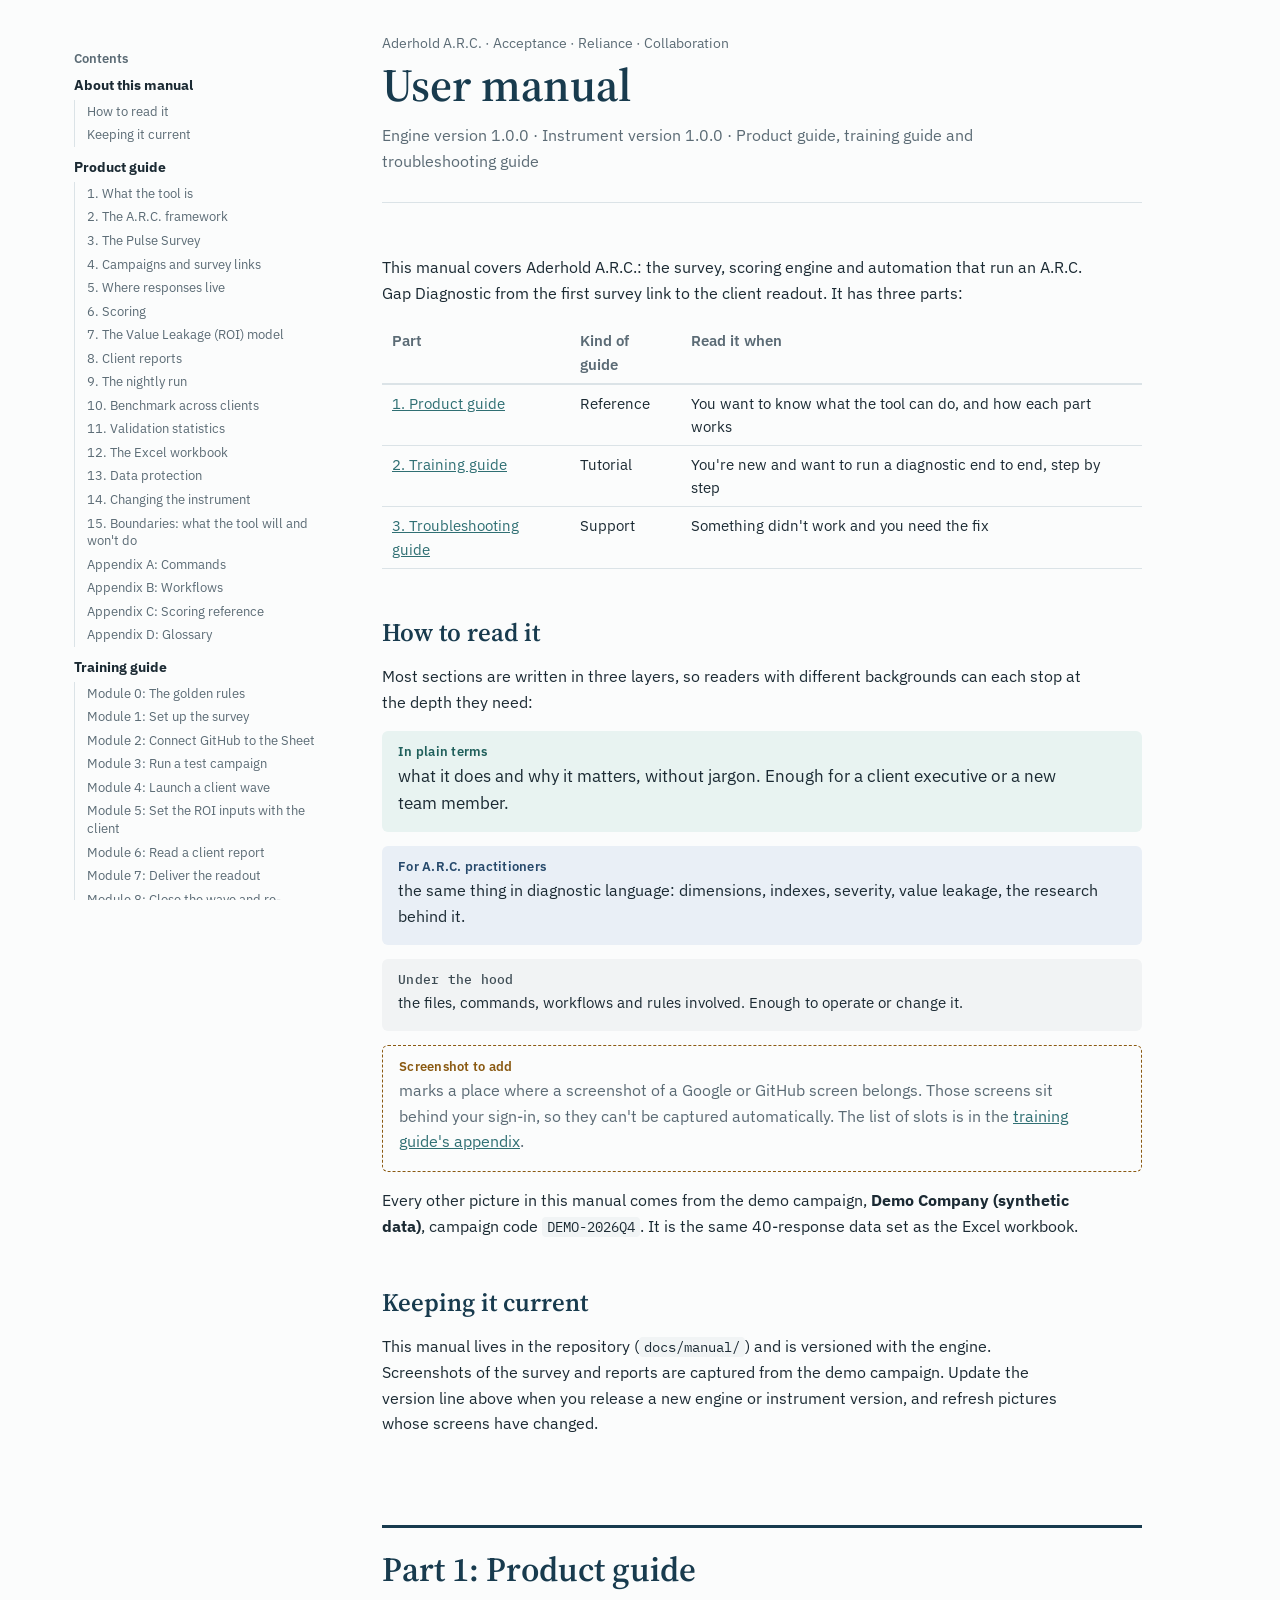
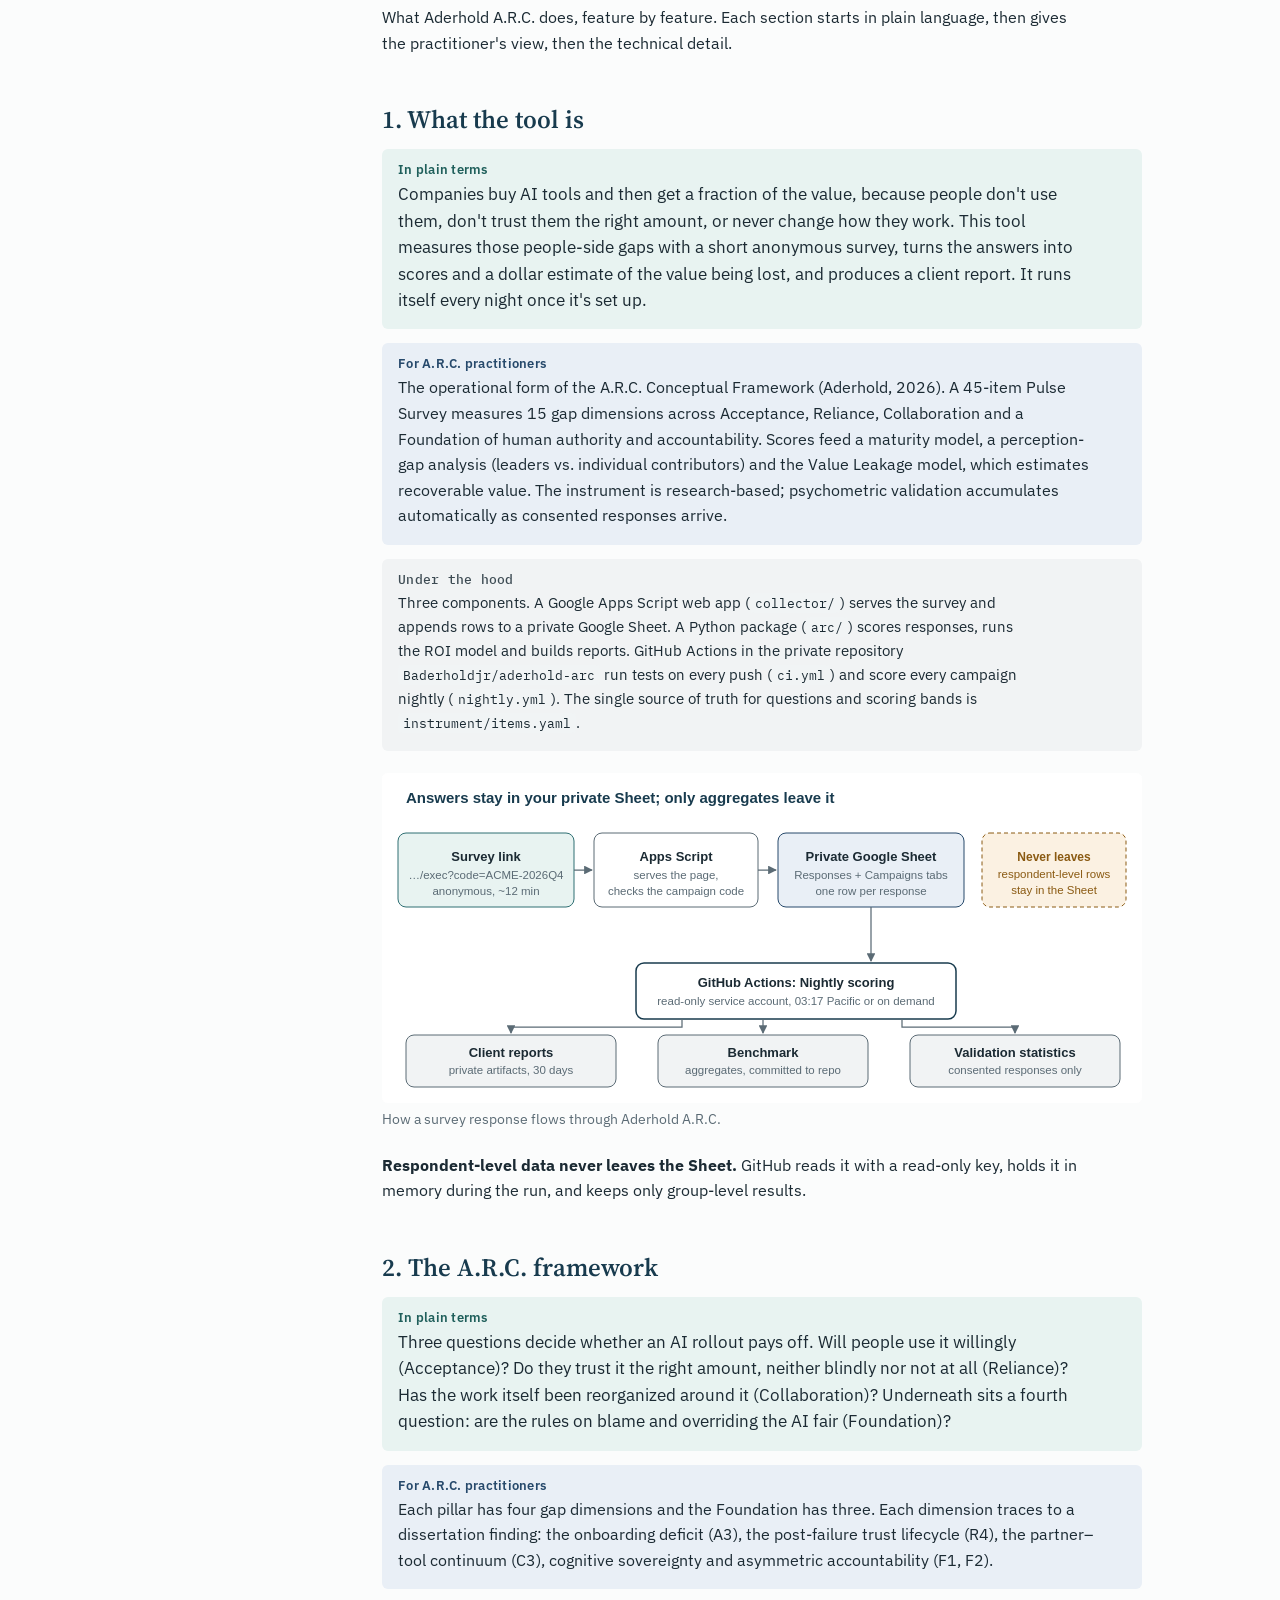
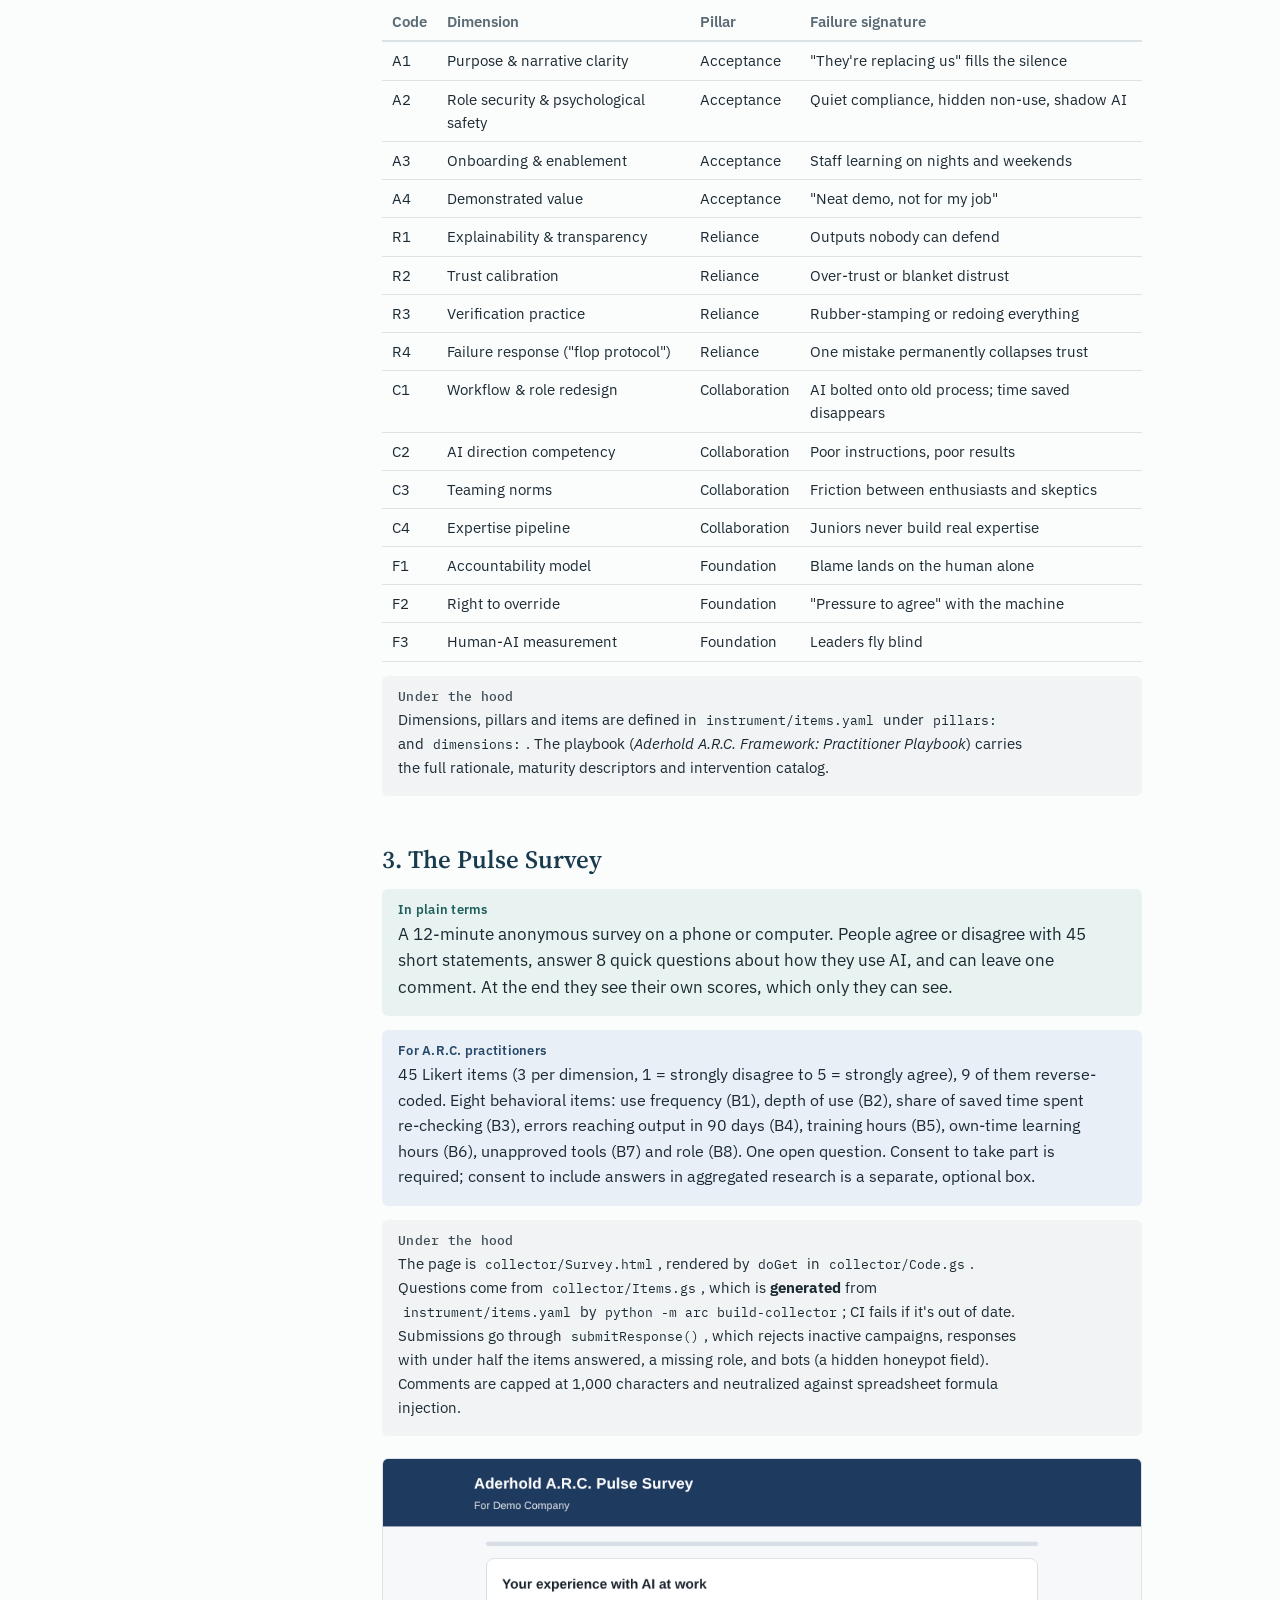
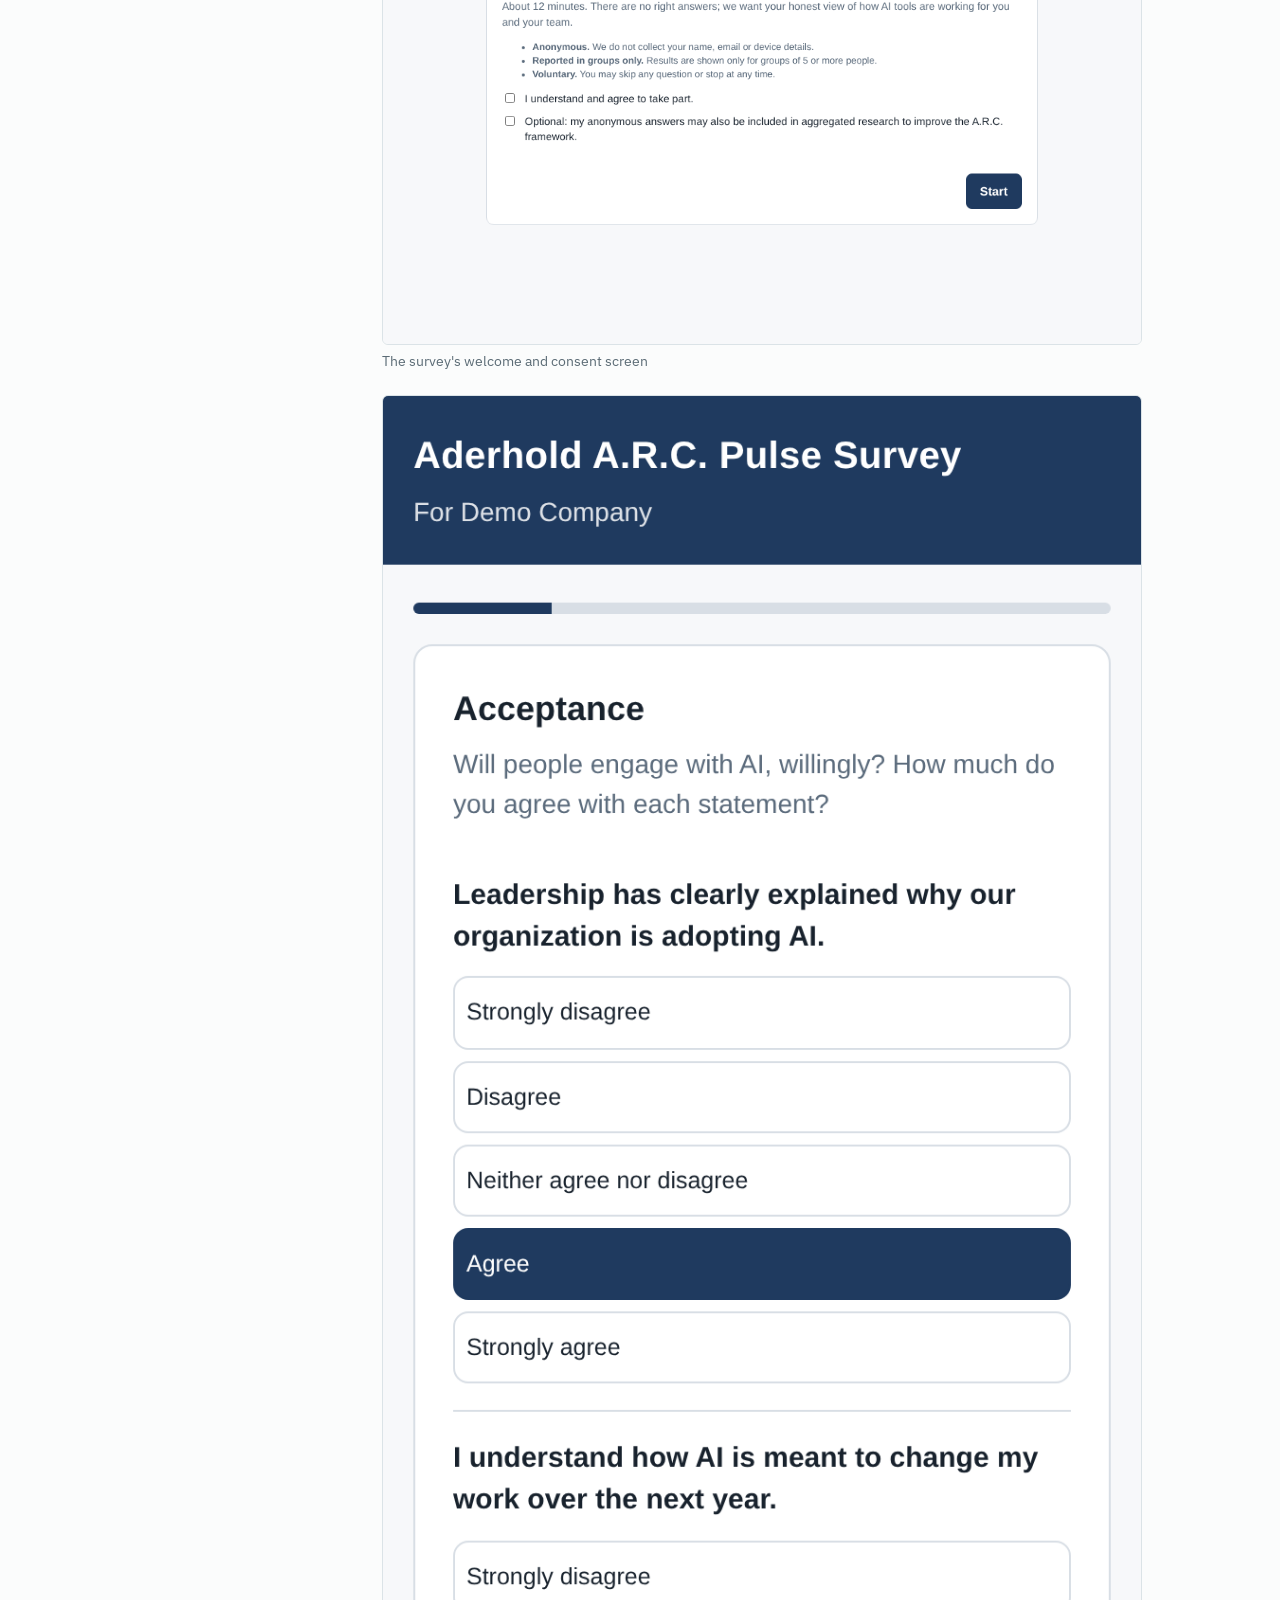
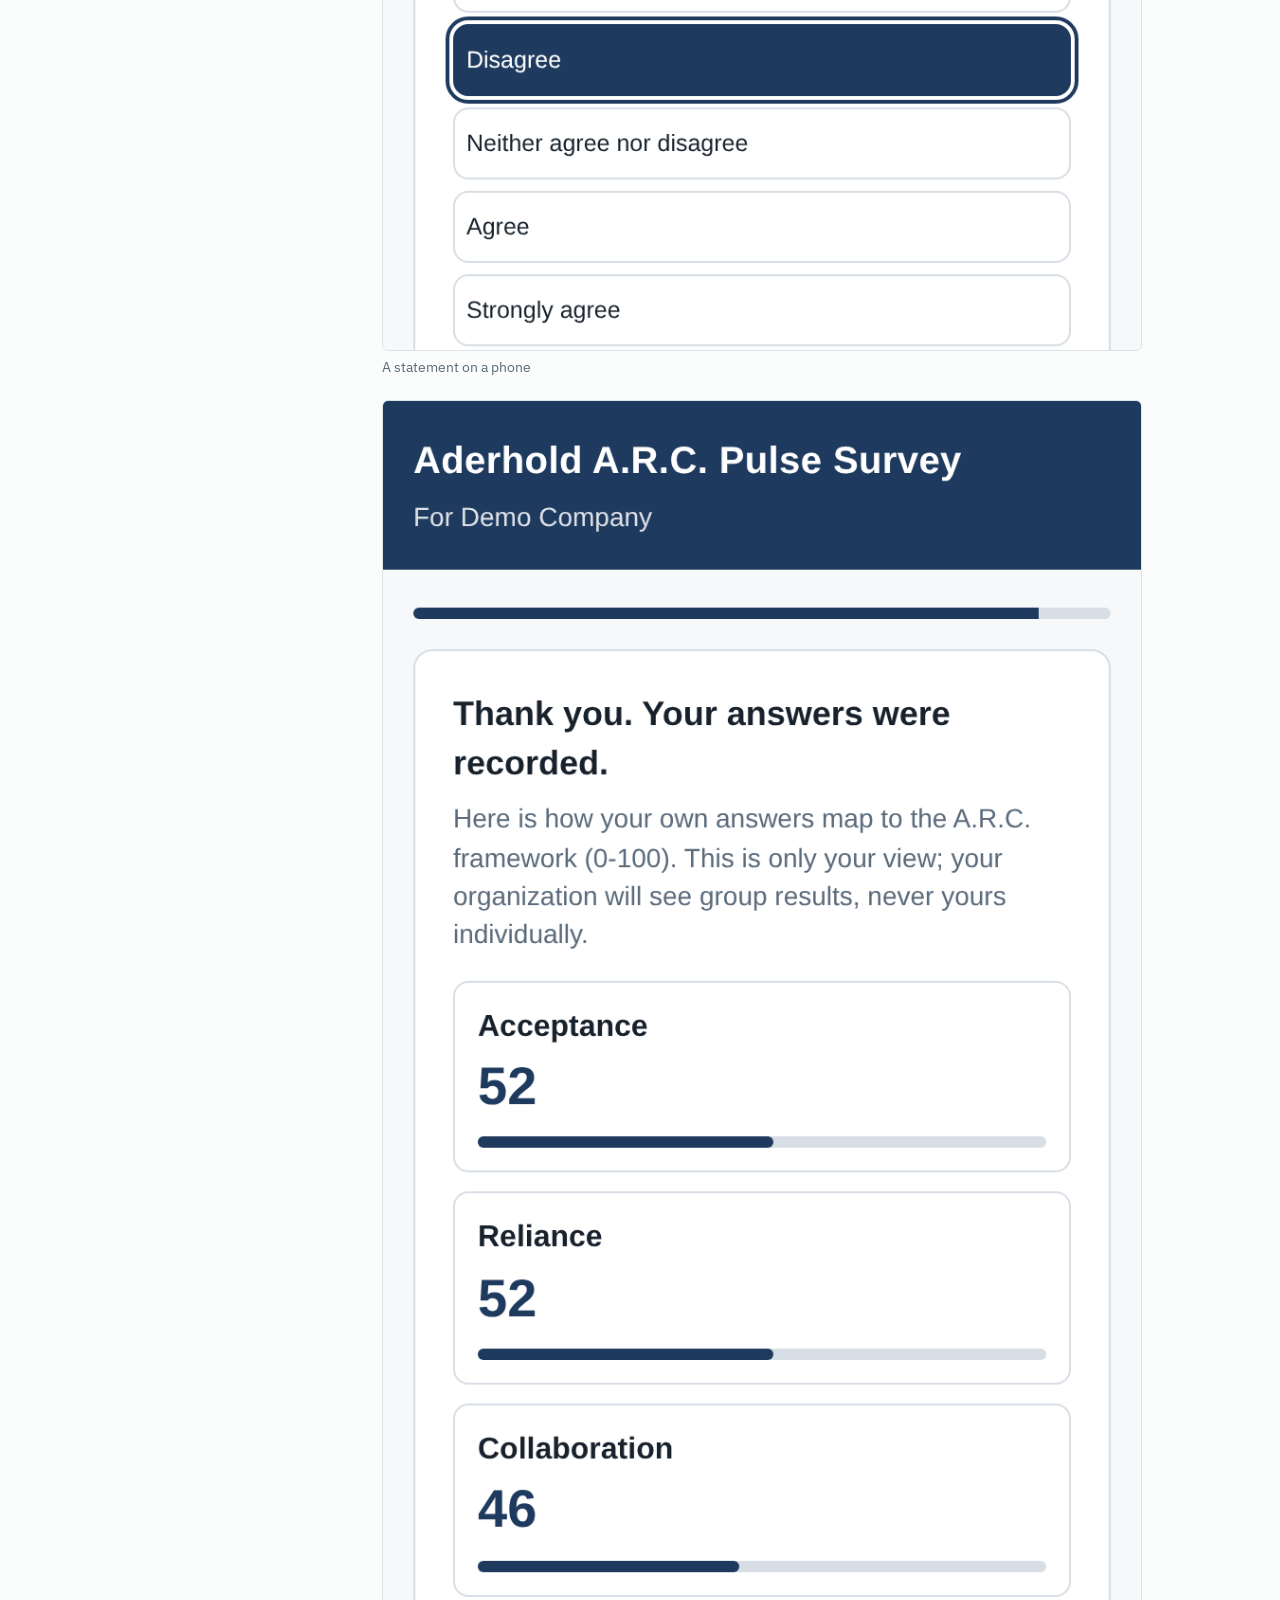
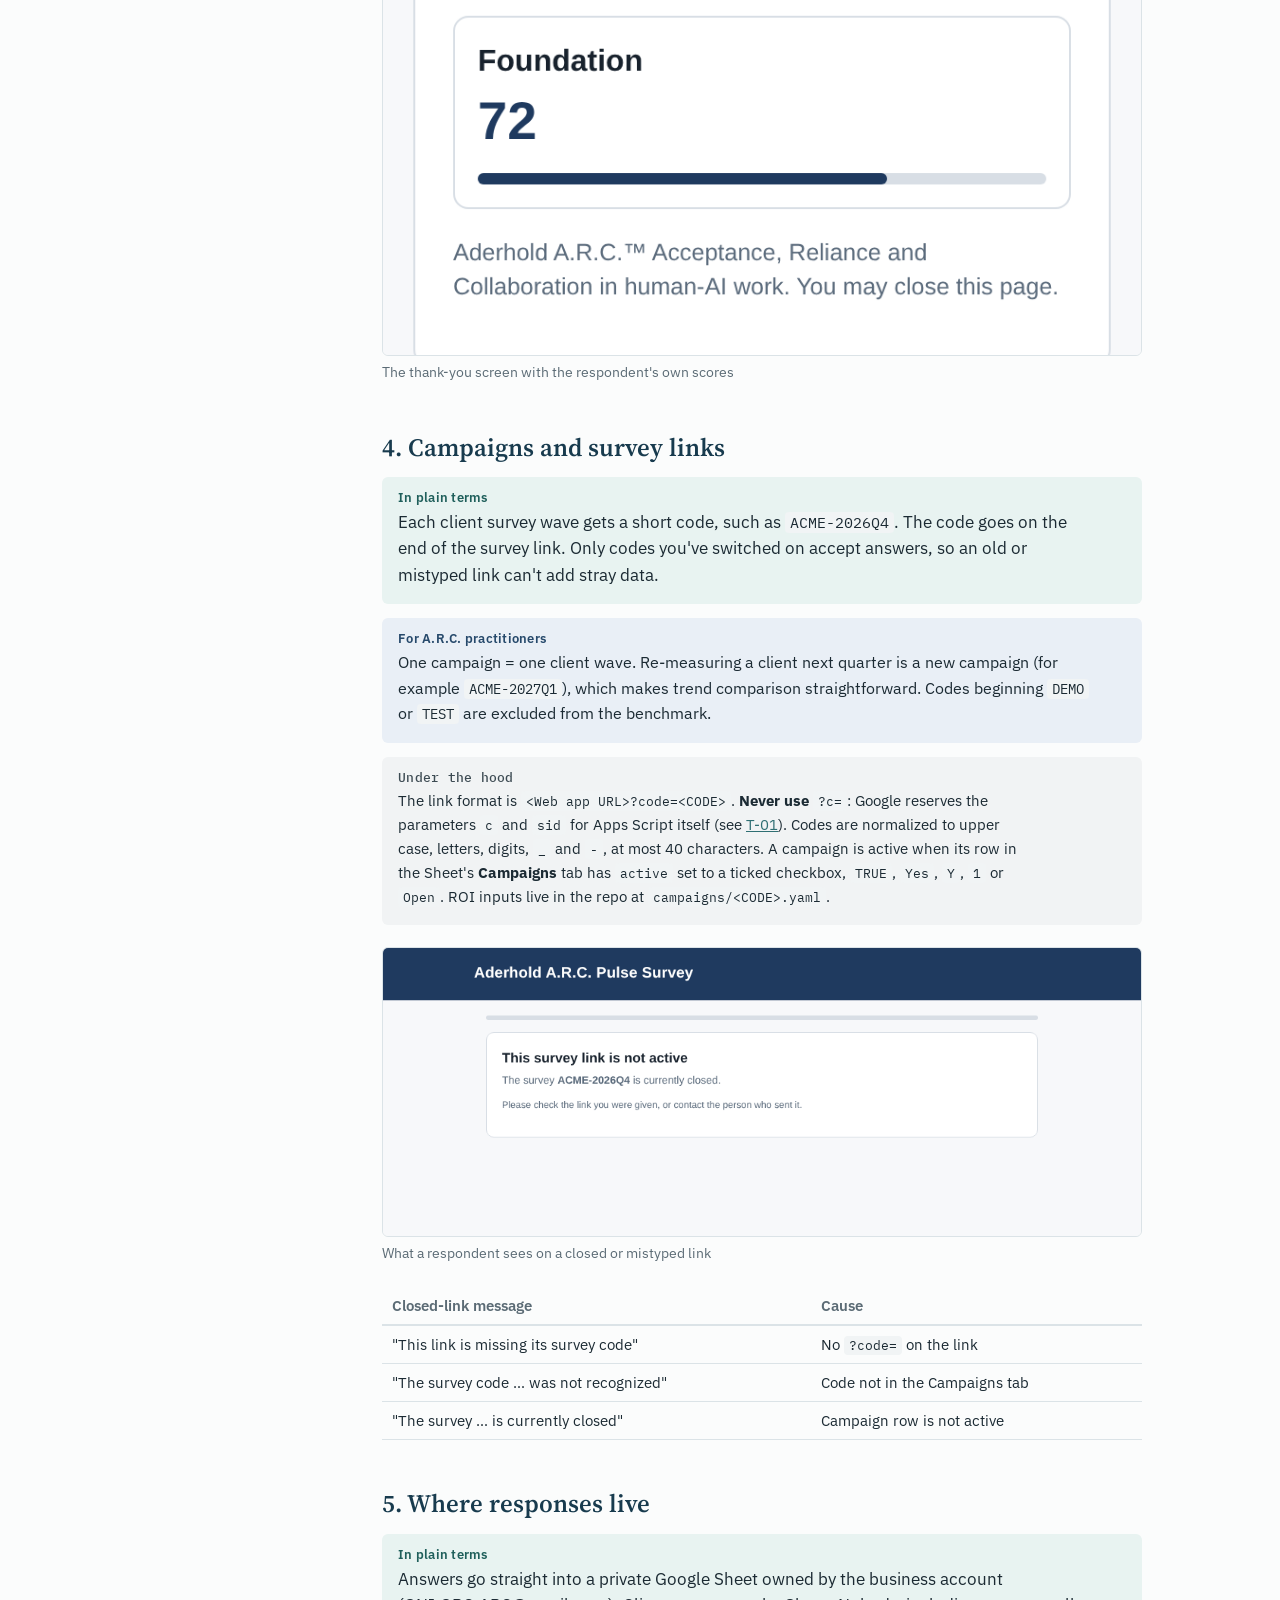
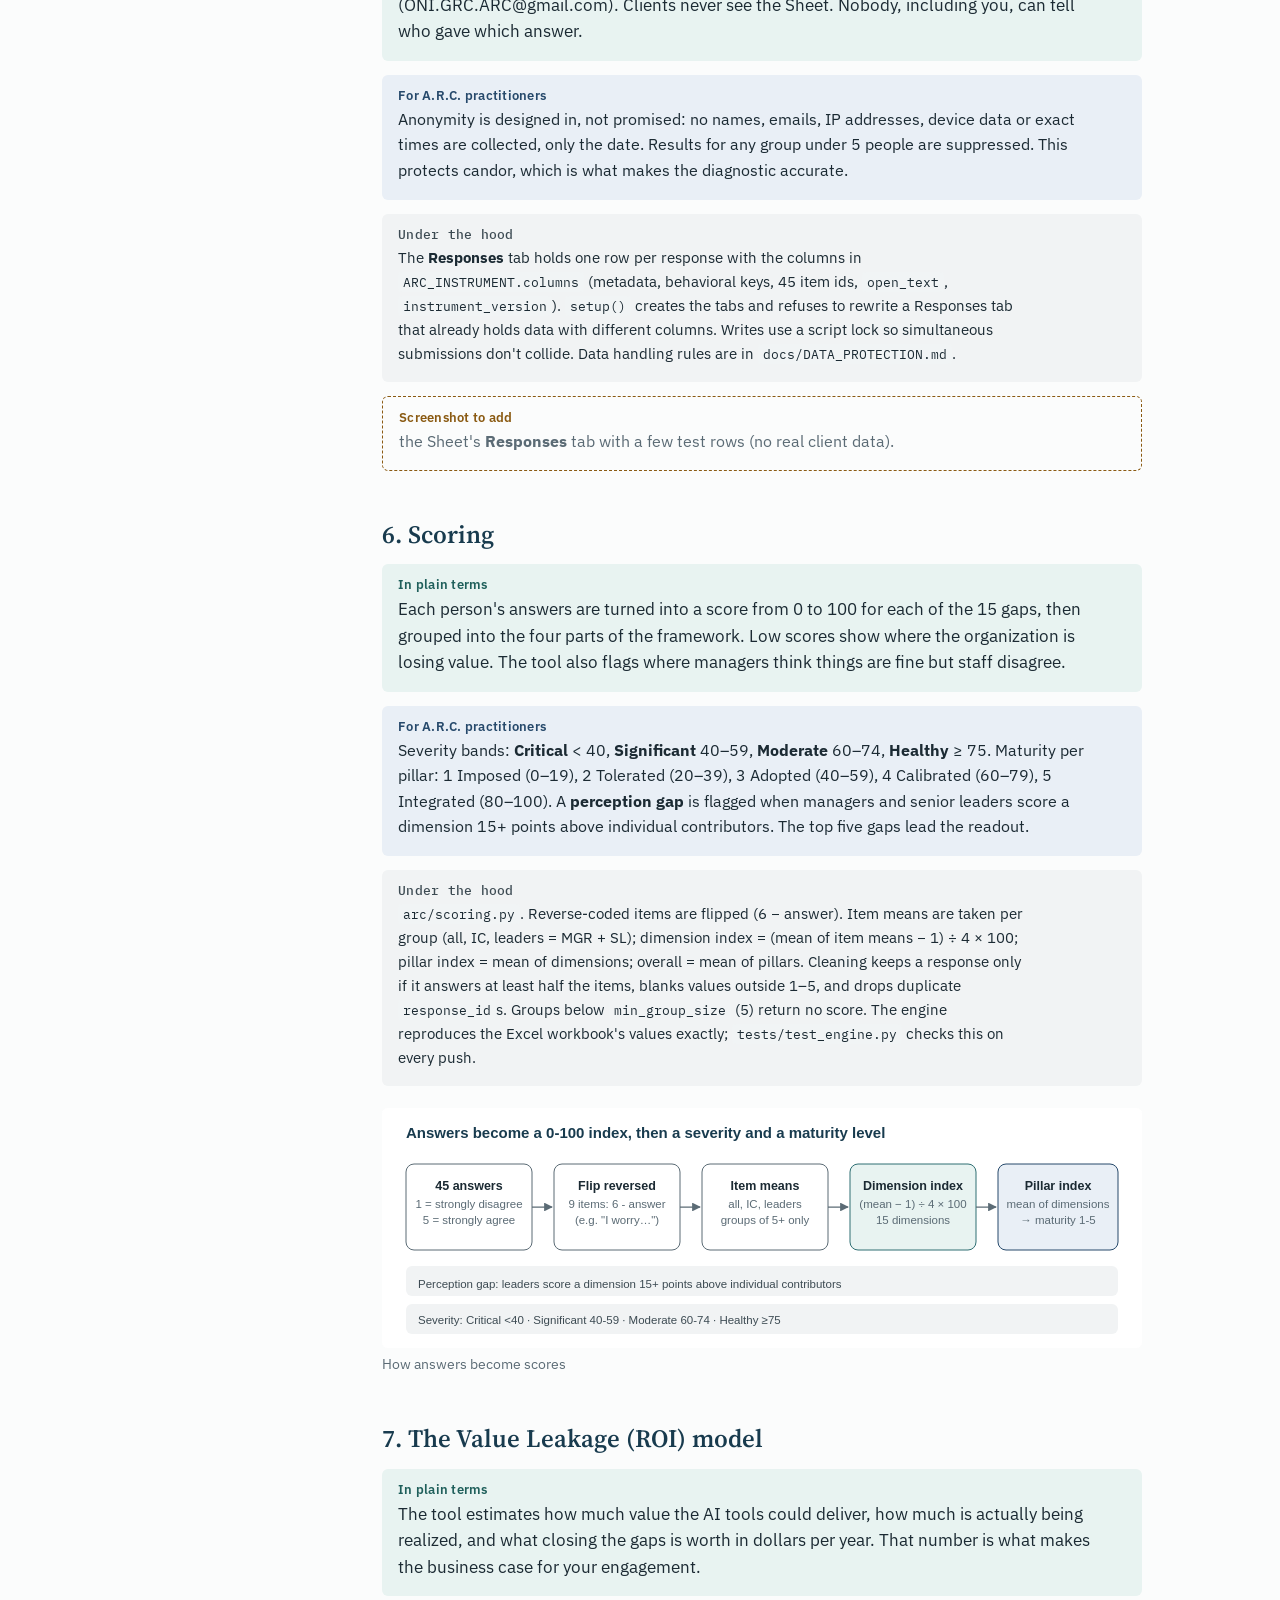
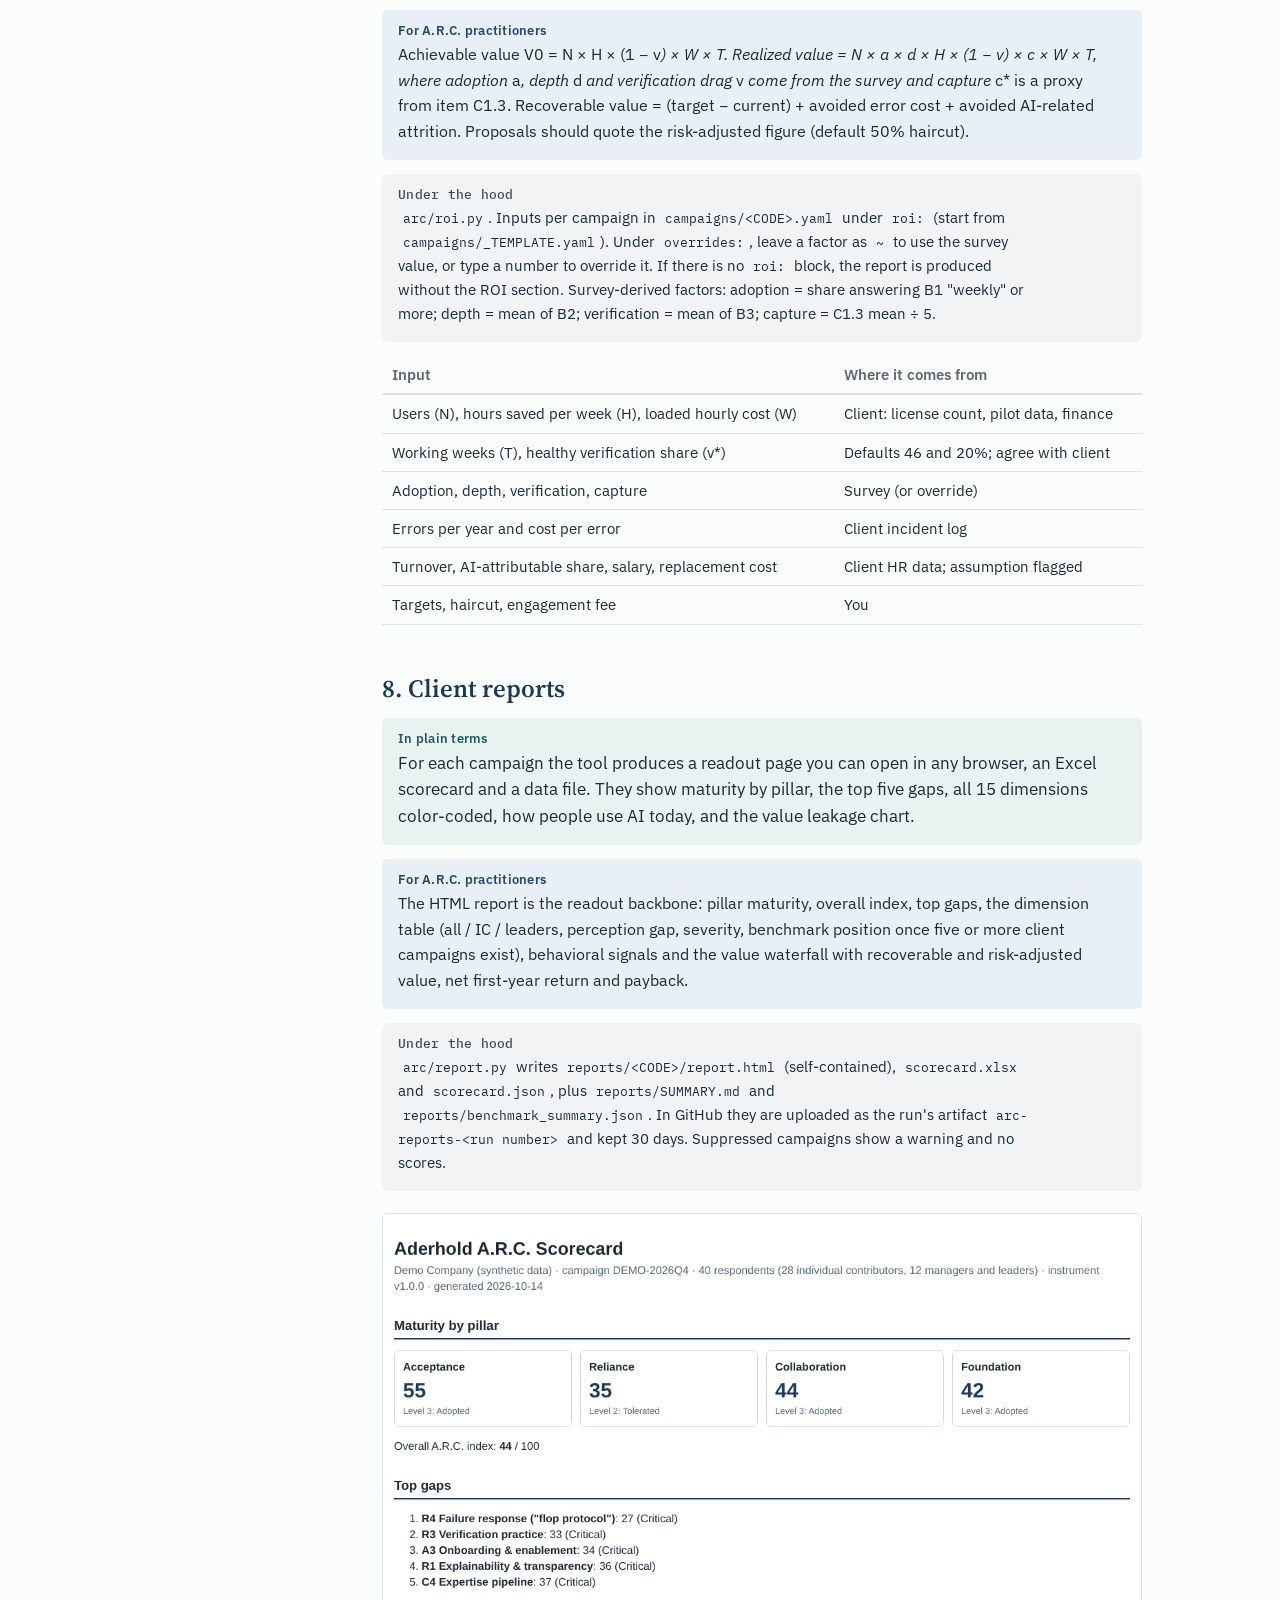
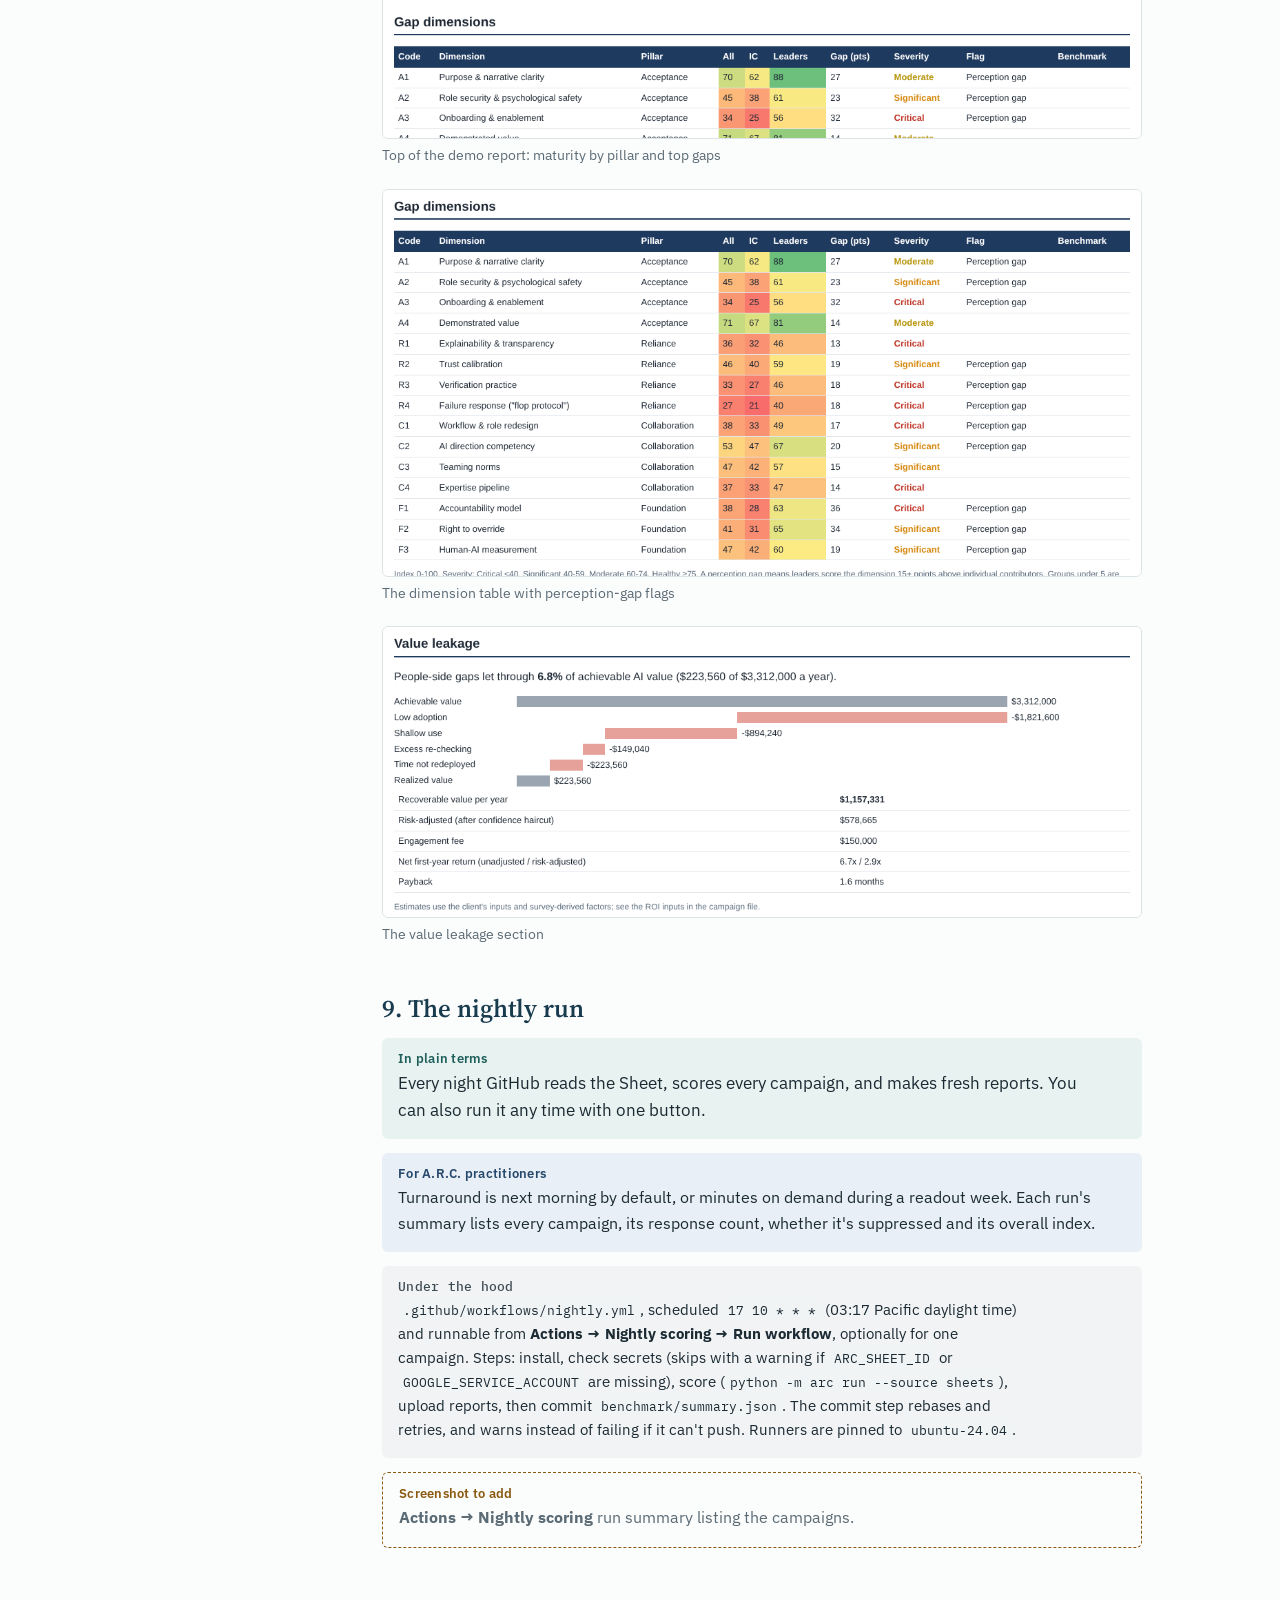
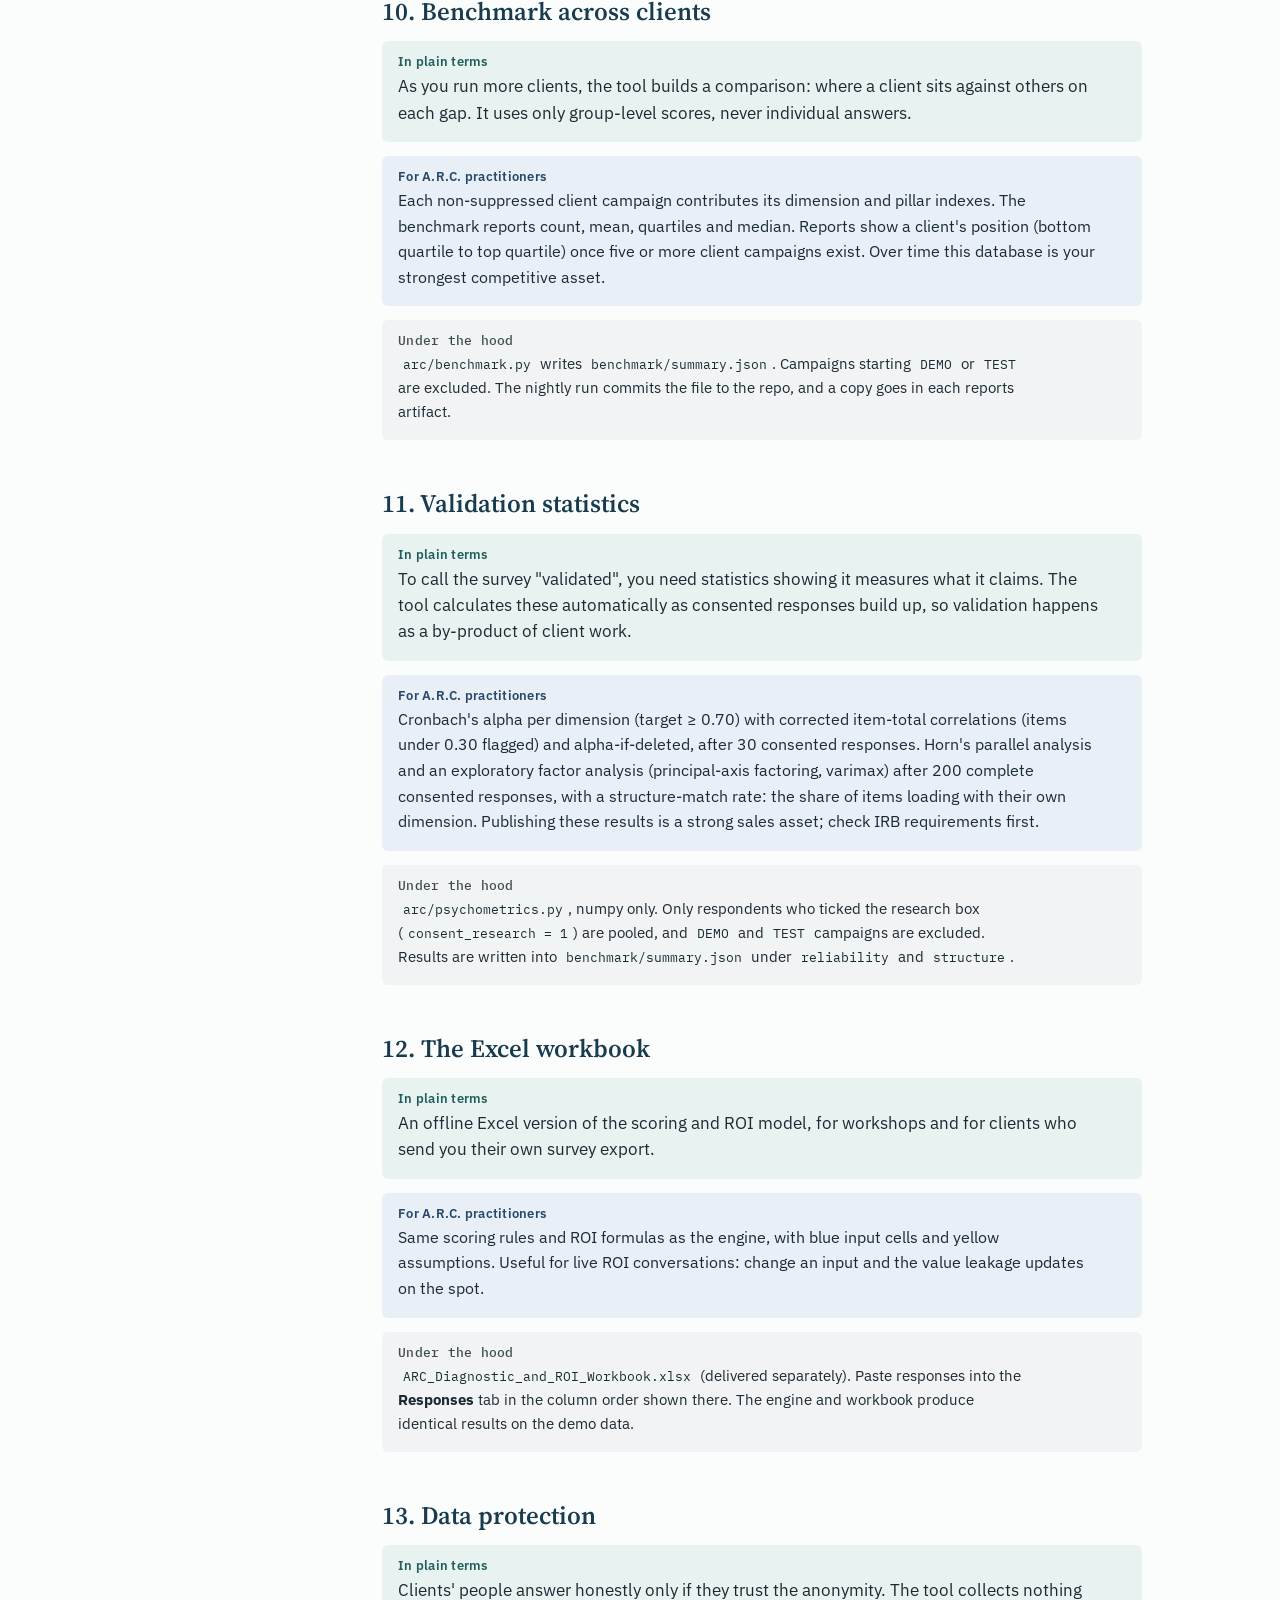
==== docs/manual/index.html @ 6f65ec18 "Add user manual (product, training, troubleshooting guides) mirroring the GRC manual - docs/manual/m" ====
<!doctype html>
<html lang="en"><head><meta charset="utf-8"><meta name="viewport" content="width=device-width,initial-scale=1">
<title>Aderhold A.R.C. Manual</title>
<meta name="description" content="User manual for Aderhold A.R.C.: product guide, training guide and troubleshooting.">
<link rel="preconnect" href="https://fonts.googleapis.com"><link rel="preconnect" href="https://fonts.gstatic.com" crossorigin>
<link rel="stylesheet" href="https://fonts.googleapis.com/css2?family=IBM+Plex+Mono:wght@400;500&family=IBM+Plex+Sans:ital,wght@0,400;0,600;1,400&family=Source+Serif+4:opsz,wght@8..60,600&display=swap">
<style>
/* Manual: quiet reading layout. Navy/teal from the house style of the Word brief; three layer colours. */
:root{
  --paper:#fbfcfc; --surface:#ffffff; --ink:#1b2a33; --muted:#5b6b75; --rule:#dbe3e7;
  --navy:#183b4e; --teal:#2f6f73;
  --plain-bg:#e8f3f1; --plain-fg:#1f5f5b; --prac-bg:#e9eff6; --prac-fg:#26496b;
  --tech-bg:#f1f3f4; --tech-fg:#3d4b53; --shot-bg:transparent; --shot-fg:#8a5a12; --lesson-bg:#fbf1e2;
  --code-bg:#f1f4f5;
  --display:"Source Serif 4", "Iowan Old Style", Georgia, serif;
  --body:"IBM Plex Sans", "Segoe UI", Helvetica, Arial, sans-serif;
  --mono:"IBM Plex Mono", ui-monospace, Menlo, Consolas, monospace;
}
@media (prefers-color-scheme: dark){:root:not([data-theme="light"]){
  --paper:#12191d; --surface:#172126; --ink:#e3eaed; --muted:#9db0b8; --rule:#2c3a41;
  --navy:#9ccbe0; --teal:#7cc3bd;
  --plain-bg:#163029; --plain-fg:#9fd8cf; --prac-bg:#172739; --prac-fg:#a9c8e8;
  --tech-bg:#1d272c; --tech-fg:#c3cfd4; --shot-fg:#e2b46a; --lesson-bg:#33281a; --code-bg:#1d272c; color-scheme:dark}}
:root[data-theme="dark"]{
  --paper:#12191d; --surface:#172126; --ink:#e3eaed; --muted:#9db0b8; --rule:#2c3a41;
  --navy:#9ccbe0; --teal:#7cc3bd;
  --plain-bg:#163029; --plain-fg:#9fd8cf; --prac-bg:#172739; --prac-fg:#a9c8e8;
  --tech-bg:#1d272c; --tech-fg:#c3cfd4; --shot-fg:#e2b46a; --lesson-bg:#33281a; --code-bg:#1d272c; color-scheme:dark}
*{box-sizing:border-box}
body{background:var(--paper);color:var(--ink);font:16px/1.6 var(--body);margin:0}
.wrap{display:grid;grid-template-columns:260px minmax(0,1fr);gap:48px;max-width:1180px;margin:0 auto;padding-inline:24px;padding-block:32px 80px}
nav.toc{position:sticky;top:calc(env(safe-area-inset-top,0px) + 16px);align-self:start;max-height:calc(100vh - 32px);overflow:auto;font-size:14px;padding-right:8px}
nav.toc p{font:600 13px var(--body);color:var(--muted);margin:18px 0 6px}
nav.toc a{display:block;color:var(--ink);text-decoration:none;padding:3px 0;line-height:1.35}
nav.toc a:hover{color:var(--teal)}
nav.toc ol{list-style:none;margin:0;padding:0}
nav.toc ol ol{padding-left:12px;border-left:1px solid var(--rule);margin:2px 0 8px}
nav.toc ol ol a{color:var(--muted);font-size:13px}
main{min-width:0;max-width:760px}
header.cover{border-bottom:1px solid var(--rule);padding-bottom:28px;margin-bottom:12px}
header.cover .kicker{font-size:14px;color:var(--muted);margin:0 0 6px}
header.cover h1{font:600 clamp(32px,5vw,46px)/1.1 var(--display);color:var(--navy);margin:0;text-wrap:balance}
header.cover .meta{color:var(--muted);margin:12px 0 0}
section.part{padding-top:24px}
section.part > h1{font:600 34px/1.15 var(--display);color:var(--navy);margin:48px 0 8px;text-wrap:balance;border-top:3px solid var(--navy);padding-top:22px}
h2{font:600 25px/1.25 var(--display);color:var(--navy);margin:48px 0 10px;text-wrap:balance}
h3{font:600 18px/1.35 var(--body);margin:32px 0 8px}
p,li{max-width:70ch}
a{color:var(--teal)}
code{font:0.88em var(--mono);background:var(--code-bg);padding:1px 5px;border-radius:4px}
pre{background:var(--code-bg);padding:14px 16px;border-radius:6px;overflow-x:auto;font:13px/1.5 var(--mono)}
pre code{background:none;padding:0}
.tbl{overflow-x:auto;margin:14px 0}
table{border-collapse:collapse;font-size:14.5px;width:100%;font-variant-numeric:tabular-nums}
th,td{border-bottom:1px solid var(--rule);padding:7px 10px;text-align:left;vertical-align:top}
th{font-weight:600;color:var(--muted);border-bottom:2px solid var(--rule)}
hr{border:0;border-top:1px solid var(--rule);margin:36px 0}
.layer{display:block;margin:14px 0;padding:12px 16px 12px 16px;border-radius:6px;background:var(--tech-bg);color:var(--ink)}
.layer p{margin:4px 0}
.layer-label{display:block;font:600 12.5px var(--body);letter-spacing:.02em;margin-bottom:2px}
.layer.plain{background:var(--plain-bg)} .layer.plain .layer-label{color:var(--plain-fg)}
.layer.plain p{font-size:16.5px}
.layer.practice{background:var(--prac-bg)} .layer.practice .layer-label{color:var(--prac-fg)}
.layer.tech{background:var(--tech-bg);font-size:15px} .layer.tech .layer-label{color:var(--tech-fg);font-family:var(--mono);font-weight:500}
.layer.shot{background:var(--shot-bg);border:1.5px dashed var(--shot-fg);color:var(--muted)} .layer.shot .layer-label{color:var(--shot-fg)}
.layer.lesson{background:var(--lesson-bg)} .layer.lesson .layer-label{color:var(--shot-fg)}
figure.fig{margin:22px 0;max-width:100%}
figure.fig img{display:block;max-width:100%;height:auto;border:1px solid var(--rule);border-radius:6px;background:#fff}
figure.fig.wide img{border:0}
figcaption{font-size:13.5px;color:var(--muted);margin-top:6px}
.legend{display:flex;flex-wrap:wrap;gap:8px 12px;margin:16px 0}
.legend .layer{margin:0;flex:1 1 220px}
:focus-visible{outline:3px solid var(--teal);outline-offset:2px}
@media (max-width:900px){.wrap{grid-template-columns:1fr;gap:8px;padding-inline:16px}
  nav.toc{position:static;max-height:none;border-bottom:1px solid var(--rule);padding-bottom:12px}
  nav.toc ol ol{display:none}}
@media print{
  nav.toc{display:none} .wrap{display:block;max-width:none;padding:0}
  main{max-width:none} body{font-size:10.5pt;background:#fff;color:#111}
  section.part{break-before:page} section.part:first-of-type{break-before:auto}
  h2,h3{break-after:avoid} figure,.layer,table,pre{break-inside:avoid}
  a{color:inherit;text-decoration:none}
}

</style></head><body>
<div class="wrap">
<nav class="toc" aria-label="Contents"><p>Contents</p><ol><li><a href="#intro"><b>About this manual</b></a><ol><li><a href="#how-to-read-it">How to read it</a></li><li><a href="#keeping-it-current">Keeping it current</a></li></ol></li><li><a href="#part-1"><b>Product guide</b></a><ol><li><a href="#1-what-the-tool-is">1. What the tool is</a></li><li><a href="#2-the-arc-framework">2. The A.R.C. framework</a></li><li><a href="#3-the-pulse-survey">3. The Pulse Survey</a></li><li><a href="#4-campaigns-and-survey-links">4. Campaigns and survey links</a></li><li><a href="#5-where-responses-live">5. Where responses live</a></li><li><a href="#6-scoring">6. Scoring</a></li><li><a href="#7-the-value-leakage-roi-model">7. The Value Leakage (ROI) model</a></li><li><a href="#8-client-reports">8. Client reports</a></li><li><a href="#9-the-nightly-run">9. The nightly run</a></li><li><a href="#10-benchmark-across-clients">10. Benchmark across clients</a></li><li><a href="#11-validation-statistics">11. Validation statistics</a></li><li><a href="#12-the-excel-workbook">12. The Excel workbook</a></li><li><a href="#13-data-protection">13. Data protection</a></li><li><a href="#14-changing-the-instrument">14. Changing the instrument</a></li><li><a href="#15-boundaries-what-the-tool-will-and-wont-do">15. Boundaries: what the tool will and won't do</a></li><li><a href="#appendix-a-commands">Appendix A: Commands</a></li><li><a href="#appendix-b-workflows">Appendix B: Workflows</a></li><li><a href="#appendix-c-scoring-reference">Appendix C: Scoring reference</a></li><li><a href="#appendix-d-glossary">Appendix D: Glossary</a></li></ol></li><li><a href="#part-2"><b>Training guide</b></a><ol><li><a href="#module-0-the-golden-rules">Module 0: The golden rules</a></li><li><a href="#module-1-set-up-the-survey">Module 1: Set up the survey</a></li><li><a href="#module-2-connect-github-to-the-sheet">Module 2: Connect GitHub to the Sheet</a></li><li><a href="#module-3-run-a-test-campaign">Module 3: Run a test campaign</a></li><li><a href="#module-4-launch-a-client-wave">Module 4: Launch a client wave</a></li><li><a href="#module-5-set-the-roi-inputs-with-the-client">Module 5: Set the ROI inputs with the client</a></li><li><a href="#module-6-read-a-client-report">Module 6: Read a client report</a></li><li><a href="#module-7-deliver-the-readout">Module 7: Deliver the readout</a></li><li><a href="#module-8-close-the-wave-and-re-measure">Module 8: Close the wave and re-measure</a></li><li><a href="#module-9-update-the-survey">Module 9: Update the survey</a></li><li><a href="#module-10-your-weekly-routine">Module 10: Your weekly routine</a></li><li><a href="#appendix-screenshots-to-add">Appendix: screenshots to add</a></li></ol></li><li><a href="#part-3"><b>Troubleshooting guide</b></a><ol><li><a href="#before-anything-else">Before anything else</a></li><li><a href="#survey-link">Survey link</a></li><li><a href="#nightly-run">Nightly run</a></li><li><a href="#reports">Reports</a></li><li><a href="#when-you-need-help">When you need help</a></li></ol></li></ol></nav>
<main>
<header class="cover"><p class="kicker">Aderhold A.R.C. · Acceptance · Reliance · Collaboration</p><h1>User manual</h1>
<p class="meta">Engine version 1.0.0 · Instrument version 1.0.0 · Product guide, training guide and troubleshooting guide</p></header>
<section class="part" id="intro">
<p>This manual covers Aderhold A.R.C.: the survey, scoring engine and automation that run an A.R.C. Gap Diagnostic from the first survey link to the client readout. It has three parts:</p>
<div class="tbl"><table>
<thead>
<tr>
<th>Part</th>
<th>Kind of guide</th>
<th>Read it when</th>
</tr>
</thead>
<tbody>
<tr>
<td><a href="#part-1">1. Product guide</a></td>
<td>Reference</td>
<td>You want to know what the tool can do, and how each part works</td>
</tr>
<tr>
<td><a href="#part-2">2. Training guide</a></td>
<td>Tutorial</td>
<td>You're new and want to run a diagnostic end to end, step by step</td>
</tr>
<tr>
<td><a href="#part-3">3. Troubleshooting guide</a></td>
<td>Support</td>
<td>Something didn't work and you need the fix</td>
</tr>
</tbody>
</table></div>
<h2 id="how-to-read-it">How to read it</h2>
<p>Most sections are written in three layers, so readers with different backgrounds can each stop at the depth they need:</p>
<aside class="layer plain"><span class="layer-label">In plain terms</span><p>what it does and why it matters, without jargon. Enough for a client executive or a new team member.</p></aside>
<aside class="layer practice"><span class="layer-label">For A.R.C. practitioners</span><p>the same thing in diagnostic language: dimensions, indexes, severity, value leakage, the research behind it.</p></aside>
<aside class="layer tech"><span class="layer-label">Under the hood</span><p>the files, commands, workflows and rules involved. Enough to operate or change it.</p></aside>
<aside class="layer shot"><span class="layer-label">Screenshot to add</span><p>marks a place where a screenshot of a Google or GitHub screen belongs. Those screens sit behind your sign-in, so they can't be captured automatically. The list of slots is in the <a href="#appendix-screenshots-to-add">training guide's appendix</a>.</p></aside>
<p>Every other picture in this manual comes from the demo campaign, <strong>Demo Company (synthetic data)</strong>, campaign code <code>DEMO-2026Q4</code>. It is the same 40-response data set as the Excel workbook.</p>
<h2 id="keeping-it-current">Keeping it current</h2>
<p>This manual lives in the repository (<code>docs/manual/</code>) and is versioned with the engine. Screenshots of the survey and reports are captured from the demo campaign. Update the version line above when you release a new engine or instrument version, and refresh pictures whose screens have changed.</p>
</section><section class="part" id="part-1"><h1 id="part-1-product-guide" data-part="part-1">Part 1: Product guide</h1>
<p>What Aderhold A.R.C. does, feature by feature. Each section starts in plain language, then gives the practitioner's view, then the technical detail.</p>
<h2 id="1-what-the-tool-is">1. What the tool is</h2>
<aside class="layer plain"><span class="layer-label">In plain terms</span><p>Companies buy AI tools and then get a fraction of the value, because people don't use them, don't trust them the right amount, or never change how they work. This tool measures those people-side gaps with a short anonymous survey, turns the answers into scores and a dollar estimate of the value being lost, and produces a client report. It runs itself every night once it's set up.</p></aside>
<aside class="layer practice"><span class="layer-label">For A.R.C. practitioners</span><p>The operational form of the A.R.C. Conceptual Framework (Aderhold, 2026). A 45-item Pulse Survey measures 15 gap dimensions across Acceptance, Reliance, Collaboration and a Foundation of human authority and accountability. Scores feed a maturity model, a perception-gap analysis (leaders vs. individual contributors) and the Value Leakage model, which estimates recoverable value. The instrument is research-based; psychometric validation accumulates automatically as consented responses arrive.</p></aside>
<aside class="layer tech"><span class="layer-label">Under the hood</span><p>Three components. A Google Apps Script web app (<code>collector/</code>) serves the survey and appends rows to a private Google Sheet. A Python package (<code>arc/</code>) scores responses, runs the ROI model and builds reports. GitHub Actions in the private repository <code>Baderholdjr/aderhold-arc</code> run tests on every push (<code>ci.yml</code>) and score every campaign nightly (<code>nightly.yml</code>). The single source of truth for questions and scoring bands is <code>instrument/items.yaml</code>.</p></aside>
<figure class="fig wide"><img src="images/data-flow.svg" alt="How a survey response flows through Aderhold A.R.C." loading="lazy"><figcaption>How a survey response flows through Aderhold A.R.C.</figcaption></figure>
<p><strong>Respondent-level data never leaves the Sheet.</strong> GitHub reads it with a read-only key, holds it in memory during the run, and keeps only group-level results.</p>
<h2 id="2-the-arc-framework">2. The A.R.C. framework</h2>
<aside class="layer plain"><span class="layer-label">In plain terms</span><p>Three questions decide whether an AI rollout pays off. Will people use it willingly (Acceptance)? Do they trust it the right amount, neither blindly nor not at all (Reliance)? Has the work itself been reorganized around it (Collaboration)? Underneath sits a fourth question: are the rules on blame and overriding the AI fair (Foundation)?</p></aside>
<aside class="layer practice"><span class="layer-label">For A.R.C. practitioners</span><p>Each pillar has four gap dimensions and the Foundation has three. Each dimension traces to a dissertation finding: the onboarding deficit (A3), the post-failure trust lifecycle (R4), the partner–tool continuum (C3), cognitive sovereignty and asymmetric accountability (F1, F2).</p></aside>
<div class="tbl"><table>
<thead>
<tr>
<th>Code</th>
<th>Dimension</th>
<th>Pillar</th>
<th>Failure signature</th>
</tr>
</thead>
<tbody>
<tr>
<td>A1</td>
<td>Purpose &amp; narrative clarity</td>
<td>Acceptance</td>
<td>"They're replacing us" fills the silence</td>
</tr>
<tr>
<td>A2</td>
<td>Role security &amp; psychological safety</td>
<td>Acceptance</td>
<td>Quiet compliance, hidden non-use, shadow AI</td>
</tr>
<tr>
<td>A3</td>
<td>Onboarding &amp; enablement</td>
<td>Acceptance</td>
<td>Staff learning on nights and weekends</td>
</tr>
<tr>
<td>A4</td>
<td>Demonstrated value</td>
<td>Acceptance</td>
<td>"Neat demo, not for my job"</td>
</tr>
<tr>
<td>R1</td>
<td>Explainability &amp; transparency</td>
<td>Reliance</td>
<td>Outputs nobody can defend</td>
</tr>
<tr>
<td>R2</td>
<td>Trust calibration</td>
<td>Reliance</td>
<td>Over-trust or blanket distrust</td>
</tr>
<tr>
<td>R3</td>
<td>Verification practice</td>
<td>Reliance</td>
<td>Rubber-stamping or redoing everything</td>
</tr>
<tr>
<td>R4</td>
<td>Failure response ("flop protocol")</td>
<td>Reliance</td>
<td>One mistake permanently collapses trust</td>
</tr>
<tr>
<td>C1</td>
<td>Workflow &amp; role redesign</td>
<td>Collaboration</td>
<td>AI bolted onto old process; time saved disappears</td>
</tr>
<tr>
<td>C2</td>
<td>AI direction competency</td>
<td>Collaboration</td>
<td>Poor instructions, poor results</td>
</tr>
<tr>
<td>C3</td>
<td>Teaming norms</td>
<td>Collaboration</td>
<td>Friction between enthusiasts and skeptics</td>
</tr>
<tr>
<td>C4</td>
<td>Expertise pipeline</td>
<td>Collaboration</td>
<td>Juniors never build real expertise</td>
</tr>
<tr>
<td>F1</td>
<td>Accountability model</td>
<td>Foundation</td>
<td>Blame lands on the human alone</td>
</tr>
<tr>
<td>F2</td>
<td>Right to override</td>
<td>Foundation</td>
<td>"Pressure to agree" with the machine</td>
</tr>
<tr>
<td>F3</td>
<td>Human-AI measurement</td>
<td>Foundation</td>
<td>Leaders fly blind</td>
</tr>
</tbody>
</table></div>
<aside class="layer tech"><span class="layer-label">Under the hood</span><p>Dimensions, pillars and items are defined in <code>instrument/items.yaml</code> under <code>pillars:</code> and <code>dimensions:</code>. The playbook (<em>Aderhold A.R.C. Framework: Practitioner Playbook</em>) carries the full rationale, maturity descriptors and intervention catalog.</p></aside>
<h2 id="3-the-pulse-survey">3. The Pulse Survey</h2>
<aside class="layer plain"><span class="layer-label">In plain terms</span><p>A 12-minute anonymous survey on a phone or computer. People agree or disagree with 45 short statements, answer 8 quick questions about how they use AI, and can leave one comment. At the end they see their own scores, which only they can see.</p></aside>
<aside class="layer practice"><span class="layer-label">For A.R.C. practitioners</span><p>45 Likert items (3 per dimension, 1 = strongly disagree to 5 = strongly agree), 9 of them reverse-coded. Eight behavioral items: use frequency (B1), depth of use (B2), share of saved time spent re-checking (B3), errors reaching output in 90 days (B4), training hours (B5), own-time learning hours (B6), unapproved tools (B7) and role (B8). One open question. Consent to take part is required; consent to include answers in aggregated research is a separate, optional box.</p></aside>
<aside class="layer tech"><span class="layer-label">Under the hood</span><p>The page is <code>collector/Survey.html</code>, rendered by <code>doGet</code> in <code>collector/Code.gs</code>. Questions come from <code>collector/Items.gs</code>, which is <strong>generated</strong> from <code>instrument/items.yaml</code> by <code>python -m arc build-collector</code>; CI fails if it's out of date. Submissions go through <code>submitResponse()</code>, which rejects inactive campaigns, responses with under half the items answered, a missing role, and bots (a hidden honeypot field). Comments are capped at 1,000 characters and neutralized against spreadsheet formula injection.</p></aside>
<figure class="fig"><img src="images/survey-intro.png" alt="The survey's welcome and consent screen" loading="lazy"><figcaption>The survey's welcome and consent screen</figcaption></figure>
<figure class="fig"><img src="images/survey-question.png" alt="A statement on a phone" loading="lazy"><figcaption>A statement on a phone</figcaption></figure>
<figure class="fig"><img src="images/survey-thanks.png" alt="The thank-you screen with the respondent's own scores" loading="lazy"><figcaption>The thank-you screen with the respondent's own scores</figcaption></figure>
<h2 id="4-campaigns-and-survey-links">4. Campaigns and survey links</h2>
<aside class="layer plain"><span class="layer-label">In plain terms</span><p>Each client survey wave gets a short code, such as <code>ACME-2026Q4</code>. The code goes on the end of the survey link. Only codes you've switched on accept answers, so an old or mistyped link can't add stray data.</p></aside>
<aside class="layer practice"><span class="layer-label">For A.R.C. practitioners</span><p>One campaign = one client wave. Re-measuring a client next quarter is a new campaign (for example <code>ACME-2027Q1</code>), which makes trend comparison straightforward. Codes beginning <code>DEMO</code> or <code>TEST</code> are excluded from the benchmark.</p></aside>
<aside class="layer tech"><span class="layer-label">Under the hood</span><p>The link format is <code>&lt;Web app URL&gt;?code=&lt;CODE&gt;</code>. <strong>Never use <code>?c=</code></strong>: Google reserves the parameters <code>c</code> and <code>sid</code> for Apps Script itself (see <a href="#t-01-sorry-unable-to-open-the-file-on-every-link-with-a-code">T-01</a>). Codes are normalized to upper case, letters, digits, <code>_</code> and <code>-</code>, at most 40 characters. A campaign is active when its row in the Sheet's <strong>Campaigns</strong> tab has <code>active</code> set to a ticked checkbox, <code>TRUE</code>, <code>Yes</code>, <code>Y</code>, <code>1</code> or <code>Open</code>. ROI inputs live in the repo at <code>campaigns/&lt;CODE&gt;.yaml</code>.</p></aside>
<figure class="fig"><img src="images/survey-closed.png" alt="What a respondent sees on a closed or mistyped link" loading="lazy"><figcaption>What a respondent sees on a closed or mistyped link</figcaption></figure>
<div class="tbl"><table>
<thead>
<tr>
<th>Closed-link message</th>
<th>Cause</th>
</tr>
</thead>
<tbody>
<tr>
<td>"This link is missing its survey code"</td>
<td>No <code>?code=</code> on the link</td>
</tr>
<tr>
<td>"The survey code … was not recognized"</td>
<td>Code not in the Campaigns tab</td>
</tr>
<tr>
<td>"The survey … is currently closed"</td>
<td>Campaign row is not active</td>
</tr>
</tbody>
</table></div>
<h2 id="5-where-responses-live">5. Where responses live</h2>
<aside class="layer plain"><span class="layer-label">In plain terms</span><p>Answers go straight into a private Google Sheet owned by the business account (ONI.GRC.ARC@gmail.com). Clients never see the Sheet. Nobody, including you, can tell who gave which answer.</p></aside>
<aside class="layer practice"><span class="layer-label">For A.R.C. practitioners</span><p>Anonymity is designed in, not promised: no names, emails, IP addresses, device data or exact times are collected, only the date. Results for any group under 5 people are suppressed. This protects candor, which is what makes the diagnostic accurate.</p></aside>
<aside class="layer tech"><span class="layer-label">Under the hood</span><p>The <strong>Responses</strong> tab holds one row per response with the columns in <code>ARC_INSTRUMENT.columns</code> (metadata, behavioral keys, 45 item ids, <code>open_text</code>, <code>instrument_version</code>). <code>setup()</code> creates the tabs and refuses to rewrite a Responses tab that already holds data with different columns. Writes use a script lock so simultaneous submissions don't collide. Data handling rules are in <code>docs/DATA_PROTECTION.md</code>.</p></aside>
<aside class="layer shot"><span class="layer-label">Screenshot to add</span><p>the Sheet's <strong>Responses</strong> tab with a few test rows (no real client data).</p></aside>
<h2 id="6-scoring">6. Scoring</h2>
<aside class="layer plain"><span class="layer-label">In plain terms</span><p>Each person's answers are turned into a score from 0 to 100 for each of the 15 gaps, then grouped into the four parts of the framework. Low scores show where the organization is losing value. The tool also flags where managers think things are fine but staff disagree.</p></aside>
<aside class="layer practice"><span class="layer-label">For A.R.C. practitioners</span><p>Severity bands: <strong>Critical</strong> &lt; 40, <strong>Significant</strong> 40–59, <strong>Moderate</strong> 60–74, <strong>Healthy</strong> ≥ 75. Maturity per pillar: 1 Imposed (0–19), 2 Tolerated (20–39), 3 Adopted (40–59), 4 Calibrated (60–79), 5 Integrated (80–100). A <strong>perception gap</strong> is flagged when managers and senior leaders score a dimension 15+ points above individual contributors. The top five gaps lead the readout.</p></aside>
<aside class="layer tech"><span class="layer-label">Under the hood</span><p><code>arc/scoring.py</code>. Reverse-coded items are flipped (6 − answer). Item means are taken per group (all, IC, leaders = MGR + SL); dimension index = (mean of item means − 1) ÷ 4 × 100; pillar index = mean of dimensions; overall = mean of pillars. Cleaning keeps a response only if it answers at least half the items, blanks values outside 1–5, and drops duplicate <code>response_id</code>s. Groups below <code>min_group_size</code> (5) return no score. The engine reproduces the Excel workbook's values exactly; <code>tests/test_engine.py</code> checks this on every push.</p></aside>
<figure class="fig wide"><img src="images/scoring-flow.svg" alt="How answers become scores" loading="lazy"><figcaption>How answers become scores</figcaption></figure>
<h2 id="7-the-value-leakage-roi-model">7. The Value Leakage (ROI) model</h2>
<aside class="layer plain"><span class="layer-label">In plain terms</span><p>The tool estimates how much value the AI tools could deliver, how much is actually being realized, and what closing the gaps is worth in dollars per year. That number is what makes the business case for your engagement.</p></aside>
<aside class="layer practice"><span class="layer-label">For A.R.C. practitioners</span><p>Achievable value V0 = N × H × (1 − v<em>) × W × T. Realized value = N × a × d × H × (1 − v) × c × W × T, where adoption </em>a<em>, depth </em>d<em> and verification drag </em>v<em> come from the survey and capture </em>c* is a proxy from item C1.3. Recoverable value = (target − current) + avoided error cost + avoided AI-related attrition. Proposals should quote the risk-adjusted figure (default 50% haircut).</p></aside>
<aside class="layer tech"><span class="layer-label">Under the hood</span><p><code>arc/roi.py</code>. Inputs per campaign in <code>campaigns/&lt;CODE&gt;.yaml</code> under <code>roi:</code> (start from <code>campaigns/_TEMPLATE.yaml</code>). Under <code>overrides:</code>, leave a factor as <code>~</code> to use the survey value, or type a number to override it. If there is no <code>roi:</code> block, the report is produced without the ROI section. Survey-derived factors: adoption = share answering B1 "weekly" or more; depth = mean of B2; verification = mean of B3; capture = C1.3 mean ÷ 5.</p></aside>
<div class="tbl"><table>
<thead>
<tr>
<th>Input</th>
<th>Where it comes from</th>
</tr>
</thead>
<tbody>
<tr>
<td>Users (N), hours saved per week (H), loaded hourly cost (W)</td>
<td>Client: license count, pilot data, finance</td>
</tr>
<tr>
<td>Working weeks (T), healthy verification share (v*)</td>
<td>Defaults 46 and 20%; agree with client</td>
</tr>
<tr>
<td>Adoption, depth, verification, capture</td>
<td>Survey (or override)</td>
</tr>
<tr>
<td>Errors per year and cost per error</td>
<td>Client incident log</td>
</tr>
<tr>
<td>Turnover, AI-attributable share, salary, replacement cost</td>
<td>Client HR data; assumption flagged</td>
</tr>
<tr>
<td>Targets, haircut, engagement fee</td>
<td>You</td>
</tr>
</tbody>
</table></div>
<h2 id="8-client-reports">8. Client reports</h2>
<aside class="layer plain"><span class="layer-label">In plain terms</span><p>For each campaign the tool produces a readout page you can open in any browser, an Excel scorecard and a data file. They show maturity by pillar, the top five gaps, all 15 dimensions color-coded, how people use AI today, and the value leakage chart.</p></aside>
<aside class="layer practice"><span class="layer-label">For A.R.C. practitioners</span><p>The HTML report is the readout backbone: pillar maturity, overall index, top gaps, the dimension table (all / IC / leaders, perception gap, severity, benchmark position once five or more client campaigns exist), behavioral signals and the value waterfall with recoverable and risk-adjusted value, net first-year return and payback.</p></aside>
<aside class="layer tech"><span class="layer-label">Under the hood</span><p><code>arc/report.py</code> writes <code>reports/&lt;CODE&gt;/report.html</code> (self-contained), <code>scorecard.xlsx</code> and <code>scorecard.json</code>, plus <code>reports/SUMMARY.md</code> and <code>reports/benchmark_summary.json</code>. In GitHub they are uploaded as the run's artifact <code>arc-reports-&lt;run number&gt;</code> and kept 30 days. Suppressed campaigns show a warning and no scores.</p></aside>
<figure class="fig"><img src="images/report-top.png" alt="Top of the demo report: maturity by pillar and top gaps" loading="lazy"><figcaption>Top of the demo report: maturity by pillar and top gaps</figcaption></figure>
<figure class="fig"><img src="images/report-dimensions.png" alt="The dimension table with perception-gap flags" loading="lazy"><figcaption>The dimension table with perception-gap flags</figcaption></figure>
<figure class="fig"><img src="images/report-leakage.png" alt="The value leakage section" loading="lazy"><figcaption>The value leakage section</figcaption></figure>
<h2 id="9-the-nightly-run">9. The nightly run</h2>
<aside class="layer plain"><span class="layer-label">In plain terms</span><p>Every night GitHub reads the Sheet, scores every campaign, and makes fresh reports. You can also run it any time with one button.</p></aside>
<aside class="layer practice"><span class="layer-label">For A.R.C. practitioners</span><p>Turnaround is next morning by default, or minutes on demand during a readout week. Each run's summary lists every campaign, its response count, whether it's suppressed and its overall index.</p></aside>
<aside class="layer tech"><span class="layer-label">Under the hood</span><p><code>.github/workflows/nightly.yml</code>, scheduled <code>17 10 * * *</code> (03:17 Pacific daylight time) and runnable from <strong>Actions → Nightly scoring → Run workflow</strong>, optionally for one campaign. Steps: install, check secrets (skips with a warning if <code>ARC_SHEET_ID</code> or <code>GOOGLE_SERVICE_ACCOUNT</code> are missing), score (<code>python -m arc run --source sheets</code>), upload reports, then commit <code>benchmark/summary.json</code>. The commit step rebases and retries, and warns instead of failing if it can't push. Runners are pinned to <code>ubuntu-24.04</code>.</p></aside>
<aside class="layer shot"><span class="layer-label">Screenshot to add</span><p><strong>Actions → Nightly scoring</strong> run summary listing the campaigns.</p></aside>
<h2 id="10-benchmark-across-clients">10. Benchmark across clients</h2>
<aside class="layer plain"><span class="layer-label">In plain terms</span><p>As you run more clients, the tool builds a comparison: where a client sits against others on each gap. It uses only group-level scores, never individual answers.</p></aside>
<aside class="layer practice"><span class="layer-label">For A.R.C. practitioners</span><p>Each non-suppressed client campaign contributes its dimension and pillar indexes. The benchmark reports count, mean, quartiles and median. Reports show a client's position (bottom quartile to top quartile) once five or more client campaigns exist. Over time this database is your strongest competitive asset.</p></aside>
<aside class="layer tech"><span class="layer-label">Under the hood</span><p><code>arc/benchmark.py</code> writes <code>benchmark/summary.json</code>. Campaigns starting <code>DEMO</code> or <code>TEST</code> are excluded. The nightly run commits the file to the repo, and a copy goes in each reports artifact.</p></aside>
<h2 id="11-validation-statistics">11. Validation statistics</h2>
<aside class="layer plain"><span class="layer-label">In plain terms</span><p>To call the survey "validated", you need statistics showing it measures what it claims. The tool calculates these automatically as consented responses build up, so validation happens as a by-product of client work.</p></aside>
<aside class="layer practice"><span class="layer-label">For A.R.C. practitioners</span><p>Cronbach's alpha per dimension (target ≥ 0.70) with corrected item-total correlations (items under 0.30 flagged) and alpha-if-deleted, after 30 consented responses. Horn's parallel analysis and an exploratory factor analysis (principal-axis factoring, varimax) after 200 complete consented responses, with a structure-match rate: the share of items loading with their own dimension. Publishing these results is a strong sales asset; check IRB requirements first.</p></aside>
<aside class="layer tech"><span class="layer-label">Under the hood</span><p><code>arc/psychometrics.py</code>, numpy only. Only respondents who ticked the research box (<code>consent_research = 1</code>) are pooled, and <code>DEMO</code> and <code>TEST</code> campaigns are excluded. Results are written into <code>benchmark/summary.json</code> under <code>reliability</code> and <code>structure</code>.</p></aside>
<h2 id="12-the-excel-workbook">12. The Excel workbook</h2>
<aside class="layer plain"><span class="layer-label">In plain terms</span><p>An offline Excel version of the scoring and ROI model, for workshops and for clients who send you their own survey export.</p></aside>
<aside class="layer practice"><span class="layer-label">For A.R.C. practitioners</span><p>Same scoring rules and ROI formulas as the engine, with blue input cells and yellow assumptions. Useful for live ROI conversations: change an input and the value leakage updates on the spot.</p></aside>
<aside class="layer tech"><span class="layer-label">Under the hood</span><p><code>ARC_Diagnostic_and_ROI_Workbook.xlsx</code> (delivered separately). Paste responses into the <strong>Responses</strong> tab in the column order shown there. The engine and workbook produce identical results on the demo data.</p></aside>
<h2 id="13-data-protection">13. Data protection</h2>
<aside class="layer plain"><span class="layer-label">In plain terms</span><p>Clients' people answer honestly only if they trust the anonymity. The tool collects nothing that identifies anyone, hides small groups, and never puts individual answers in GitHub.</p></aside>
<aside class="layer practice"><span class="layer-label">For A.R.C. practitioners</span><p>Contracts should cover purpose limitation, the anonymity rules, retention (raw responses deleted 12 months after the final readout unless agreed otherwise) and consent to include anonymized aggregates in the benchmark. Review comments before quoting any, and remove identifying details.</p></aside>
<aside class="layer tech"><span class="layer-label">Under the hood</span><p>See <code>docs/DATA_PROTECTION.md</code>. <code>.gitignore</code> blocks <code>reports/</code>, data files other than <code>data/demo/</code>, <code>.env</code> files and credential JSON. The service account has Viewer access to one Sheet and read-only Sheets scope.</p></aside>
<h2 id="14-changing-the-instrument">14. Changing the instrument</h2>
<aside class="layer plain"><span class="layer-label">In plain terms</span><p>You can change the survey's wording or add questions, but changes must be deliberate, versioned, and kept comparable with past results.</p></aside>
<aside class="layer practice"><span class="layer-label">For A.R.C. practitioners</span><p>Don't change item ids or meanings once responses exist, or benchmarks stop being comparable. Any change bumps the instrument version and starts a new Responses tab.</p></aside>
<aside class="layer tech"><span class="layer-label">Under the hood</span><p>Edit <code>instrument/items.yaml</code>, bump <code>instrument.version</code>, run <code>python -m arc build-collector</code>, run the tests, and commit. Then rename the Sheet's Responses tab (for example <code>Responses v1.0.0</code>), paste the new <code>Items.gs</code> into Apps Script, run <code>setup()</code>, and deploy a new version. See <a href="#module-9-update-the-survey">Module 9</a>.</p></aside>
<h2 id="15-boundaries-what-the-tool-will-and-wont-do">15. Boundaries: what the tool will and won't do</h2>
<div class="tbl"><table>
<thead>
<tr>
<th>The tool will</th>
<th>The tool won't</th>
</tr>
</thead>
<tbody>
<tr>
<td>Measure people-side gaps and estimate the value at stake</td>
<td>Prove causation or guarantee ROI</td>
</tr>
<tr>
<td>Flag where leaders and staff see things differently</td>
<td>Identify individuals, or let you</td>
</tr>
<tr>
<td>Build reports and a benchmark automatically</td>
<td>Decide the intervention: that's your judgment</td>
</tr>
<tr>
<td>Accumulate validation statistics</td>
<td>Claim the instrument is validated before the evidence exists</td>
</tr>
<tr>
<td>Keep respondent data in your private Sheet</td>
<td>Store raw responses in GitHub</td>
</tr>
</tbody>
</table></div>
<h2 id="appendix-a-commands">Appendix A: Commands</h2>
<p>Run from the repository folder (<code>pip install -r requirements-dev.txt</code> first).</p>
<div class="tbl"><table>
<thead>
<tr>
<th>Command</th>
<th>What it does</th>
</tr>
</thead>
<tbody>
<tr>
<td><code>python -m arc run --source sheets</code></td>
<td>Score every campaign from the Google Sheet (needs the two secrets as environment variables)</td>
</tr>
<tr>
<td><code>python -m arc run --source csv --path data/demo</code></td>
<td>Score from CSV files (default; demo data)</td>
</tr>
<tr>
<td><code>python -m arc run … --campaign ACME-2026Q4</code></td>
<td>Score one campaign only</td>
</tr>
<tr>
<td><code>python -m arc run … --out reports --benchmark benchmark/summary.json</code></td>
<td>Choose output folder and benchmark file</td>
</tr>
<tr>
<td><code>python -m arc build-collector</code></td>
<td>Regenerate <code>collector/Items.gs</code> from <code>instrument/items.yaml</code></td>
</tr>
<tr>
<td><code>python -m pytest -q</code></td>
<td>Run the tests</td>
</tr>
</tbody>
</table></div>
<p><strong>Apps Script functions</strong> (choose in the function menu, then <strong>Run</strong>):</p>
<div class="tbl"><table>
<thead>
<tr>
<th>Function</th>
<th>What it does</th>
</tr>
</thead>
<tbody>
<tr>
<td><code>setup</code></td>
<td>Create the Responses and Campaigns tabs and header row; safe to re-run</td>
</tr>
<tr>
<td><code>checkSetup</code></td>
<td>Log tabs, campaign codes, active status and deployment notes</td>
</tr>
</tbody>
</table></div>
<h2 id="appendix-b-workflows">Appendix B: Workflows</h2>
<div class="tbl"><table>
<thead>
<tr>
<th>Workflow</th>
<th>File</th>
<th>When it runs</th>
<th>What it does</th>
</tr>
</thead>
<tbody>
<tr>
<td>CI</td>
<td><code>ci.yml</code></td>
<td>Every push and pull request</td>
<td>Tests, checks <code>Items.gs</code> is in sync, runs the demo end to end</td>
</tr>
<tr>
<td>Nightly scoring</td>
<td><code>nightly.yml</code></td>
<td>Daily 03:17 Pacific, or <strong>Run workflow</strong></td>
<td>Reads the Sheet, scores, uploads reports, commits the benchmark</td>
</tr>
</tbody>
</table></div>
<h2 id="appendix-c-scoring-reference">Appendix C: Scoring reference</h2>
<div class="tbl"><table>
<thead>
<tr>
<th>Item</th>
<th>Value</th>
</tr>
</thead>
<tbody>
<tr>
<td>Scale</td>
<td>1 Strongly disagree · 2 Disagree · 3 Neither · 4 Agree · 5 Strongly agree</td>
</tr>
<tr>
<td>Reverse-coded items</td>
<td>A2.2, A3.2, R1.3, R3.2, R3.3, R4.3, C4.2, F1.2, F2.2</td>
</tr>
<tr>
<td>Index</td>
<td>(mean − 1) ÷ 4 × 100</td>
</tr>
<tr>
<td>Severity</td>
<td>Critical &lt; 40 · Significant 40–59 · Moderate 60–74 · Healthy ≥ 75</td>
</tr>
<tr>
<td>Maturity</td>
<td>1 Imposed · 2 Tolerated · 3 Adopted · 4 Calibrated · 5 Integrated (bands of 20)</td>
</tr>
<tr>
<td>Perception gap</td>
<td>Leaders − IC ≥ 15 points</td>
</tr>
<tr>
<td>Minimum group size</td>
<td>5</td>
</tr>
<tr>
<td>Response counted</td>
<td>At least 23 of 45 items answered</td>
</tr>
<tr>
<td>Alpha target / item-total flag</td>
<td>≥ 0.70 / &lt; 0.30</td>
</tr>
<tr>
<td>EFA threshold</td>
<td>200 complete consented responses</td>
</tr>
</tbody>
</table></div>
<h2 id="appendix-d-glossary">Appendix D: Glossary</h2>
<div class="tbl"><table>
<thead>
<tr>
<th>Term</th>
<th>Meaning</th>
</tr>
</thead>
<tbody>
<tr>
<td>Campaign / wave</td>
<td>One client survey round, identified by a code such as <code>ACME-2026Q4</code></td>
</tr>
<tr>
<td>Dimension</td>
<td>One of the 15 measured gaps (A1–F3)</td>
</tr>
<tr>
<td>Pillar</td>
<td>Acceptance, Reliance, Collaboration, or the Foundation</td>
</tr>
<tr>
<td>Index</td>
<td>A 0–100 score for a dimension or pillar</td>
</tr>
<tr>
<td>Perception gap</td>
<td>Leaders scoring a dimension 15+ points above individual contributors</td>
</tr>
<tr>
<td>Suppressed</td>
<td>Hidden because the group has fewer than 5 respondents</td>
</tr>
<tr>
<td>Value leakage</td>
<td>The difference between achievable and realized AI value</td>
</tr>
<tr>
<td>Verification drag</td>
<td>Share of AI-saved time spent re-checking or redoing outputs</td>
</tr>
<tr>
<td>Capture</td>
<td>Share of freed time redirected to valuable work</td>
</tr>
<tr>
<td>Research consent</td>
<td>The optional box allowing anonymous answers in aggregated research</td>
</tr>
<tr>
<td>Benchmark</td>
<td>Aggregated scores across client campaigns</td>
</tr>
<tr>
<td>Artifact</td>
<td>A file bundle attached to a GitHub Actions run (here, the reports)</td>
</tr>
<tr>
<td>Secret</td>
<td>An encrypted value stored in GitHub (here, the Sheet ID and service-account key)</td>
</tr>
<tr>
<td>Service account</td>
<td>A Google robot account with read-only access to the Sheet</td>
</tr>
<tr>
<td>Deployment / web app URL</td>
<td>The published version of the Apps Script survey and its <code>/exec</code> address</td>
</tr>
</tbody>
</table></div>
</section><section class="part" id="part-2"><h1 id="part-2-training-guide" data-part="part-2">Part 2: Training guide</h1>
<p>A step-by-step walkthrough, from first setup to a client readout, using the demo campaign. Work through it in order the first time. Each module says what you'll do, why it matters, how to do it, and how to check it worked.</p>
<p>You'll need:</p>
<ul>
<li>the business Google account (ONI.GRC.ARC@gmail.com), signed in <strong>alone</strong> in its own browser window or Chrome profile</li>
<li>access to the repository <code>Baderholdjr/aderhold-arc</code></li>
<li>about an hour for Modules 1–3; they're one-time</li>
</ul>
<p>You don't need a terminal. Every step can be done from Google and the GitHub website.</p>
<figure class="fig wide"><img src="images/engagement-phases.svg" alt="Where each module fits in an engagement" loading="lazy"><figcaption>Where each module fits in an engagement</figcaption></figure>
<h2 id="modules">Modules</h2>
<ol start="0">
<li><a href="#module-0-the-golden-rules">The golden rules</a></li>
<li><a href="#module-1-set-up-the-survey">Set up the survey</a></li>
<li><a href="#module-2-connect-github-to-the-sheet">Connect GitHub to the Sheet</a></li>
<li><a href="#module-3-run-a-test-campaign">Run a test campaign</a></li>
<li><a href="#module-4-launch-a-client-wave">Launch a client wave</a></li>
<li><a href="#module-5-set-the-roi-inputs-with-the-client">Set the ROI inputs with the client</a></li>
<li><a href="#module-6-read-a-client-report">Read a client report</a></li>
<li><a href="#module-7-deliver-the-readout">Deliver the readout</a></li>
<li><a href="#module-8-close-the-wave-and-re-measure">Close the wave and re-measure</a></li>
<li><a href="#module-9-update-the-survey">Update the survey</a></li>
<li><a href="#module-10-your-weekly-routine">Your weekly routine</a></li>
</ol>
<ul>
<li><a href="#appendix-screenshots-to-add">Appendix: screenshots to add</a></li>
</ul>
<hr />
<h2 id="module-0-the-golden-rules">Module 0: The golden rules</h2>
<ol>
<li><strong>Anonymity is non-negotiable.</strong> Never ask for names, never report a group under 5, never share the raw Sheet.</li>
<li><strong>One account, one window.</strong> Do all Google setup signed in only as ONI.GRC.ARC@gmail.com. Several Google accounts in one browser cause "unable to open the file" errors.</li>
<li><strong>The link ends <code>?code=</code>, never <code>?c=</code>.</strong> Google reserves <code>c</code>.</li>
<li><strong>Change the source, not the output.</strong> Questions live in <code>instrument/items.yaml</code>; reports are rebuilt from the Sheet every night. Editing a report is lost at the next run.</li>
<li><strong>After changing Apps Script, publish a new version.</strong> A deployment keeps serving the old code until you do.</li>
<li><strong>Quote the risk-adjusted value.</strong> Under-promise in proposals; the re-measure proves the rest.</li>
</ol>
<h2 id="module-1-set-up-the-survey">Module 1: Set up the survey</h2>
<p><strong>Goal:</strong> a working survey link that writes anonymous responses to your private Sheet.</p>
<aside class="layer plain"><span class="layer-label">In plain terms</span><p>you create one spreadsheet and attach the survey code to it. Google then gives you a public link anyone can open without signing in.</p></aside>
<ol>
<li><strong>Create the Sheet.</strong> At sheets.google.com, create a blank spreadsheet named <strong>Aderhold A.R.C. Responses</strong>.</li>
<li><strong>Open Apps Script.</strong> In the Sheet: <strong>Extensions → Apps Script</strong>.</li>
<li>
<p><strong>Paste the four files.</strong> For each, open it on GitHub, click the copy icon at the top right of the code, and paste:</p>
<ul>
<li><code>Code.gs</code>: replace everything in the default file (<code>collector/Code.gs</code>)</li>
<li><code>Items</code>: <strong>+ → Script</strong>, name it <code>Items</code> (<code>collector/Items.gs</code>)</li>
<li><code>Survey</code>: <strong>+ → HTML</strong>, name it exactly <code>Survey</code>, capital S (<code>collector/Survey.html</code>)</li>
<li><code>appsscript.json</code>: first tick <strong>Project Settings → Show "appsscript.json"</strong>, then replace it (<code>collector/appsscript.json</code>)</li>
</ul>
<p>Click <strong>Save</strong>.</p>
</li>
<li>
<p><strong>Run setup.</strong> Choose <strong>setup</strong> in the function menu and click <strong>Run</strong>. Google warns that the app isn't verified, because it's your own script: click <strong>Advanced → Go to (project) → Allow</strong>.</p>
</li>
<li>
<p><strong>Deploy.</strong> <strong>Deploy → New deployment →</strong> gear <strong>→ Web app</strong>. Set <em>Execute as:</em> <strong>Me</strong>, <em>Who has access:</em> <strong>Anyone</strong>. Click <strong>Deploy</strong> and copy the <strong>Web app URL</strong> (ends in <code>/exec</code>) with the <strong>Copy</strong> button.</p>
<aside class="layer shot"><span class="layer-label">Screenshot to add</span><p>the <strong>New deployment</strong> dialog with <em>Execute as: Me</em> and <em>Who has access: Anyone</em>.</p></aside>
</li>
</ol>
<p><strong>Check it worked:</strong></p>
<ul>
<li>The Sheet now has <strong>Responses</strong> and <strong>Campaigns</strong> tabs, with <code>TEST-0001</code> active in Campaigns.</li>
<li>In a private/incognito window, <code>&lt;Web app URL&gt;?code=TEST-0001</code> shows the welcome screen.</li>
</ul>
<h2 id="module-2-connect-github-to-the-sheet">Module 2: Connect GitHub to the Sheet</h2>
<p><strong>Goal:</strong> the nightly run can read the Sheet, read-only.</p>
<aside class="layer plain"><span class="layer-label">In plain terms</span><p>you create a robot Google account that can only look at this one Sheet, and give its key to GitHub in a locked box.</p></aside>
<ol>
<li><strong>Create a Google Cloud project.</strong> At console.cloud.google.com (as ONI.GRC.ARC), create a project named <code>aderhold-arc</code> and select it. Skip any billing prompt; nothing here needs it.</li>
<li><strong>Enable the Sheets API.</strong> Search <strong>Google Sheets API</strong> and click <strong>Enable</strong>.</li>
<li><strong>Create the service account.</strong> Search <strong>Service Accounts → Create service account</strong>, name <code>arc-reader</code>, <strong>Create and continue → Done</strong> (no roles).</li>
<li><strong>Create a key.</strong> Open the account → <strong>Keys → Add key → Create new key → JSON</strong>. A <code>.json</code> file downloads. Treat it like a password.</li>
<li><strong>Share the Sheet.</strong> In the Sheet, click <strong>Share</strong>, paste the service account's email, set <strong>Viewer</strong>, untick <em>Notify</em>, and click <strong>Share</strong>.</li>
<li>
<p><strong>Add the GitHub secrets.</strong> In the repository: <strong>Settings → Secrets and variables → Actions → New repository secret</strong>:</p>
<ul>
<li><code>ARC_SHEET_ID</code>: the long part of the Sheet's address between <code>/d/</code> and <code>/edit</code></li>
<li><code>GOOGLE_SERVICE_ACCOUNT</code>: the entire contents of the <code>.json</code> file</li>
</ul>
<aside class="layer shot"><span class="layer-label">Screenshot to add</span><p>the <strong>Actions secrets</strong> page listing <code>ARC_SHEET_ID</code> and <code>GOOGLE_SERVICE_ACCOUNT</code>.</p></aside>
</li>
<li>
<p><strong>Delete the key file</strong> from your computer, or store it in a password manager.</p>
</li>
</ol>
<p><strong>Check it worked:</strong> <strong>Actions → Nightly scoring → Run workflow</strong>. The run is green and its summary lists <code>TEST-0001</code>.</p>
<h2 id="module-3-run-a-test-campaign">Module 3: Run a test campaign</h2>
<p><strong>Goal:</strong> see a complete report before any client does.</p>
<ol>
<li><strong>Submit test responses.</strong> Open <code>&lt;Web app URL&gt;?code=TEST-0001</code> in a private window and complete the survey at least 10 times: at least 5 as <em>Individual contributor</em> and 5 as <em>People manager</em> or <em>Senior leader</em>, so both group columns appear. Vary your answers.</li>
<li><strong>Give TEST-0001 ROI inputs</strong> (optional). In GitHub, copy <code>campaigns/_TEMPLATE.yaml</code> to <code>campaigns/TEST-0001.yaml</code> (<strong>Add file → Create new file</strong>, paste, edit <code>client:</code>) and commit.</li>
<li><strong>Run the workflow.</strong> <strong>Actions → Nightly scoring → Run workflow</strong>, optionally entering <code>TEST-0001</code> as the campaign.</li>
<li><strong>Download the report.</strong> Open the run, scroll to <strong>Artifacts</strong>, and download <code>arc-reports-…</code>. Open <code>TEST-0001/report.html</code>.</li>
</ol>
<p><strong>Check it worked:</strong> the report shows pillar maturity, top gaps and all 15 dimensions with IC and leaders columns filled. With fewer than 5 responses it says <em>suppressed</em>, which is correct.</p>
<h2 id="module-4-launch-a-client-wave">Module 4: Launch a client wave</h2>
<p><strong>Goal:</strong> a live, client-specific survey link.</p>
<ol>
<li><strong>Pick a code:</strong> client short name plus period, for example <code>ACME-2026Q4</code>.</li>
<li><strong>Activate it.</strong> In the Sheet's <strong>Campaigns</strong> tab add a row: <code>code</code> <code>ACME-2026Q4</code>, <code>display_name</code> <code>Acme</code> (shown on the survey header), <code>active</code> <code>TRUE</code>.</li>
<li><strong>Create the campaign file.</strong> In GitHub, create <code>campaigns/ACME-2026Q4.yaml</code> from <code>_TEMPLATE.yaml</code> with the client name and survey dates. ROI inputs can wait for Module 5.</li>
<li><strong>Test the link</strong> in a private window: <code>&lt;Web app URL&gt;?code=ACME-2026Q4</code>. The header shows <em>For Acme</em>.</li>
<li>
<p><strong>Send it through the sponsor.</strong> The client's executive sponsor sends the link, not you. Suggested message:</p>
<blockquote>
<p>We're running a short, anonymous survey (about 12 minutes) on how AI tools are working for you and your team. There are no right answers. Nobody, including the consultant, can see who said what, and results are only reported for groups of 5 or more. Please complete it by [date]: [link]</p>
</blockquote>
</li>
<li>
<p><strong>Plan for response rate.</strong> Aim for 60%+ of AI-affected staff, with a reminder from the sponsor at the halfway point.</p>
</li>
</ol>
<h2 id="module-5-set-the-roi-inputs-with-the-client">Module 5: Set the ROI inputs with the client</h2>
<p><strong>Goal:</strong> a value estimate the client's finance team will accept.</p>
<ol>
<li><strong>Gather the client numbers:</strong> licensed users, loaded hourly cost, AI tool cost, expected hours saved per week (from their pilot or vendor), material AI errors per year and their typical cost, voluntary turnover and average salary.</li>
<li><strong>Agree the assumptions</strong> out loud: healthy verification share (default 20%), the AI-attributable share of turnover (default 10%), targets and the confidence haircut (default 50%).</li>
<li><strong>Edit <code>campaigns/&lt;CODE&gt;.yaml</code></strong> under <code>roi:</code>. Leave the four <code>overrides:</code> as <code>~</code> so the survey supplies adoption, depth, verification and capture; override only with better data, such as license telemetry for adoption.</li>
<li><strong>Re-run</strong> the workflow for that campaign.</li>
</ol>
<aside class="layer practice"><span class="layer-label">For A.R.C. practitioners</span><p>use the client's own numbers wherever they exist. A defensible conservative estimate beats a large one; the re-measure in Module 8 is what proves value.</p></aside>
<h2 id="module-6-read-a-client-report">Module 6: Read a client report</h2>
<p><strong>Goal:</strong> know what the report is telling you before you present it.</p>
<ol>
<li><strong>Start with the pillar cards.</strong> The lowest pillar is your headline. Level 2 (<em>Tolerated</em>) or below is common in early rollouts.</li>
<li><strong>Read the top five gaps.</strong> These usually become the Activation Sprint scope.</li>
<li><strong>Scan the Flag column.</strong> Every <em>Perception gap</em> is a conversation: leaders believe something is solved that staff say isn't. These land hard in readouts; present them as a shared blind spot, not blame.</li>
<li><strong>Check the behavioral signals.</strong> Under 5 training hours and high own-time learning together confirm an onboarding deficit (A3). High re-checking with low R4 points to a trust collapse after errors.</li>
<li><strong>Read the value waterfall.</strong> The biggest red bar is where the money is. Early rollouts lose most at adoption and depth; mature ones at re-checking and capture.</li>
</ol>
<figure class="fig"><img src="images/report-dimensions.png" alt="Reading the dimension table" loading="lazy"><figcaption>Reading the dimension table</figcaption></figure>
<h2 id="module-7-deliver-the-readout">Module 7: Deliver the readout</h2>
<p><strong>Goal:</strong> a decision on next steps.</p>
<ol>
<li><strong>Structure (45–60 minutes):</strong> the headline (pillar maturity and value at stake) · top gaps with the evidence · perception gaps · recommended interventions · 90-day roadmap · decision.</li>
<li><strong>Map gaps to interventions</strong> using the playbook's catalog. For example: A3 → M3 Role-Based Onboarding; R3/R4 → M6 Proportionate Verification and M7 the flop protocol; F1/F2 → M11 Governance for Leaders; C2 → M8 the AI Direction Ladder.</li>
<li><strong>Quote the risk-adjusted value</strong> and the engagement fee side by side.</li>
<li><strong>Share the report</strong> as the HTML file or the Excel scorecard. Never share the Sheet or comments that could identify anyone.</li>
</ol>
<h2 id="module-8-close-the-wave-and-re-measure">Module 8: Close the wave and re-measure</h2>
<p><strong>Goal:</strong> proof that the work moved the numbers.</p>
<ol>
<li><strong>Close the wave:</strong> set <code>active</code> to <code>FALSE</code> in the Campaigns tab. The link then shows "currently closed".</li>
<li><strong>Keep the final report:</strong> download the artifact and file it with the client's engagement records; artifacts expire after 30 days.</li>
<li><strong>Re-measure 3–6 months later</strong> with a new code (<code>ACME-2027Q1</code>) and the same population. Compare indexes, and put the realized-value change into the case study.</li>
</ol>
<h2 id="module-9-update-the-survey">Module 9: Update the survey</h2>
<p><strong>Goal:</strong> a change to the Apps Script code or the questions, live without breaking anything.</p>
<ol>
<li><strong>Code-only change</strong> (for example a fix to <code>Code.gs</code> or <code>Survey.html</code>): paste the new file into Apps Script, <strong>Save</strong>, then <strong>Deploy → Manage deployments → pencil → Version: New version → Deploy</strong>. The URL stays the same.</li>
<li><strong>Question change:</strong> follow <a href="#14-changing-the-instrument">Product guide §14</a>. In short: edit <code>items.yaml</code>, bump the version, <code>build-collector</code>, rename the old Responses tab, paste the new <code>Items.gs</code>, run <code>setup</code>, and deploy a new version.</li>
</ol>
<p><strong>Check it worked:</strong> open a test link in a private window and confirm the change.</p>
<h2 id="module-10-your-weekly-routine">Module 10: Your weekly routine</h2>
<div class="tbl"><table>
<thead>
<tr>
<th>When</th>
<th>What</th>
</tr>
</thead>
<tbody>
<tr>
<td>Monday</td>
<td>Check <strong>Actions</strong>: last night's run is green; note any warnings</td>
</tr>
<tr>
<td>During a live wave</td>
<td>Look at response counts in the run summary; ask the sponsor for a reminder if under target</td>
</tr>
<tr>
<td>After a wave closes</td>
<td>Download the artifact; build the readout</td>
</tr>
<tr>
<td>Monthly</td>
<td>Review <code>benchmark/summary.json</code>: campaigns included, reliability status</td>
</tr>
<tr>
<td>Quarterly</td>
<td>Re-verify statistics quoted in sales materials; plan re-measures</td>
</tr>
</tbody>
</table></div>
<hr />
<h2 id="appendix-screenshots-to-add">Appendix: screenshots to add</h2>
<p>These screens sit behind a Google or GitHub sign-in. Capture each one from your own account, save it in <code>docs/manual/images/</code> under the name given, and replace the matching "Screenshot to add" note with <code>![caption](images/&lt;name&gt;)</code>.</p>
<div class="tbl"><table>
<thead>
<tr>
<th>#</th>
<th>Screen</th>
<th>Save as</th>
</tr>
</thead>
<tbody>
<tr>
<td>1</td>
<td>The Sheet's <strong>Responses</strong> tab with test rows</td>
<td><code>g-responses.png</code></td>
</tr>
<tr>
<td>2</td>
<td>Apps Script <strong>New deployment</strong> dialog (Web app, Me, Anyone)</td>
<td><code>g-deploy.png</code></td>
</tr>
<tr>
<td>3</td>
<td>GitHub <strong>Settings → Secrets and variables → Actions</strong> listing both secrets</td>
<td><code>gh-secrets.png</code></td>
</tr>
<tr>
<td>4</td>
<td><strong>Actions → Nightly scoring</strong> run summary</td>
<td><code>gh-nightly.png</code></td>
</tr>
<tr>
<td>5</td>
<td>The run's <strong>Artifacts</strong> section</td>
<td><code>gh-artifacts.png</code></td>
</tr>
<tr>
<td>6</td>
<td>Apps Script <strong>Execution log</strong> after <code>checkSetup</code></td>
<td><code>g-checksetup.png</code></td>
</tr>
</tbody>
</table></div>
</section><section class="part" id="part-3"><h1 id="part-3-troubleshooting-guide" data-part="part-3">Part 3: Troubleshooting guide</h1>
<p>Find your symptom in the index, then follow the entry. Each entry gives:</p>
<ul>
<li><strong>What you see:</strong> the message or behaviour</li>
<li><strong>Why:</strong> the cause in plain terms</li>
<li><strong>Fix:</strong> the steps</li>
</ul>
<p>Entries marked <strong>(seen in the pilot)</strong> happened while setting up the system in October 2026, so the fix is proven.</p>
<h2 id="before-anything-else">Before anything else</h2>
<ol>
<li><strong>Read the exact message.</strong> The survey's closed-link page and <code>checkSetup</code> say what's wrong.</li>
<li><strong>Use a private window, signed in as nobody</strong>, to test what respondents see.</li>
<li><strong>Find the failed step.</strong> In <strong>Actions</strong>, open the failed run, click the job, then expand the step with the red ✗. The last lines usually say what happened.</li>
<li><strong>Re-run.</strong> Some failures are transient (<strong>Re-run all jobs</strong>).</li>
</ol>
<h2 id="index">Index</h2>
<div class="tbl"><table>
<thead>
<tr>
<th>Symptom</th>
<th>Entry</th>
</tr>
</thead>
<tbody>
<tr>
<td>"Sorry, unable to open the file at this time" on every link with a code</td>
<td><a href="#t-01-sorry-unable-to-open-the-file-on-every-link-with-a-code">T-01</a></td>
</tr>
<tr>
<td>"Sorry, unable to open the file" on the link <code>checkSetup</code> printed</td>
<td><a href="#t-02-the-link-ends-in-dev">T-02</a></td>
</tr>
<tr>
<td>"Sorry, unable to open the file" only in your normal browser</td>
<td><a href="#t-03-several-google-accounts-in-one-browser">T-03</a></td>
</tr>
<tr>
<td>Survey won't open from a Workspace or email-verified account</td>
<td><a href="#t-04-workspace-or-email-verified-account">T-04</a></td>
</tr>
<tr>
<td>"This survey link is not active"</td>
<td><a href="#t-05-this-survey-link-is-not-active">T-05</a></td>
</tr>
<tr>
<td>"No HTML file named Survey was found"</td>
<td><a href="#t-06-no-html-file-named-survey">T-06</a></td>
</tr>
<tr>
<td>Changes to the survey don't appear</td>
<td><a href="#t-07-changes-dont-appear">T-07</a></td>
</tr>
<tr>
<td>"Google hasn't verified this app"</td>
<td><a href="#t-08-google-hasnt-verified-this-app">T-08</a></td>
</tr>
<tr>
<td><code>setup</code> says the Responses tab has different columns</td>
<td><a href="#t-09-setup-refuses-different-columns">T-09</a></td>
</tr>
<tr>
<td>Respondent sees "Please answer at least half…" or "Please select your role"</td>
<td><a href="#t-10-a-respondent-cant-submit">T-10</a></td>
</tr>
<tr>
<td>Nightly run says secrets are not set</td>
<td><a href="#t-11-secrets-not-set">T-11</a></td>
</tr>
<tr>
<td>Nightly run fails reading the Sheet</td>
<td><a href="#t-12-the-run-cant-read-the-sheet">T-12</a></td>
</tr>
<tr>
<td>"Sheet has columns the instrument does not define"</td>
<td><a href="#t-13-unknown-sheet-columns">T-13</a></td>
</tr>
<tr>
<td>Nightly run fails at "Commit refreshed benchmark"</td>
<td><a href="#t-14-the-benchmark-commit-fails">T-14</a></td>
</tr>
<tr>
<td>"Node.js 20 is deprecated" warning</td>
<td><a href="#t-15-nodejs-20-deprecated">T-15</a></td>
</tr>
<tr>
<td>Report says <em>suppressed</em> or shows <em>n&lt;5</em></td>
<td><a href="#t-16-suppressed-or-n5">T-16</a></td>
</tr>
<tr>
<td>Report has no Value leakage section / "ROI skipped"</td>
<td><a href="#t-17-no-value-leakage-section">T-17</a></td>
</tr>
<tr>
<td>CI fails: "collector/Items.gs is out of date"</td>
<td><a href="#t-18-itemsgs-out-of-date">T-18</a></td>
</tr>
<tr>
<td>A campaign is missing from the run summary</td>
<td><a href="#t-19-a-campaign-is-missing">T-19</a></td>
</tr>
<tr>
<td>Artifacts are gone</td>
<td><a href="#t-20-artifacts-expired">T-20</a></td>
</tr>
</tbody>
</table></div>
<hr />
<h2 id="survey-link">Survey link</h2>
<h3 id="t-01-sorry-unable-to-open-the-file-on-every-link-with-a-code">T-01: "Sorry, unable to open the file" on every link with a code</h3>
<p><strong>What you see:</strong> Google's page <em>Sorry, unable to open the file at this time. Please check the address and try again.</em> on any link ending <code>?c=…</code>, even in a private window, while the bare <code>/exec</code> link opens. <strong>(Seen in the pilot.)</strong></p>
<p><strong>Why:</strong> Google reserves the URL parameters <code>c</code> and <code>sid</code> for Apps Script. Any web app link using them is rejected before your code runs.</p>
<p><strong>Fix:</strong> use <code>?code=</code>. Make sure Apps Script has the current <code>Code.gs</code> (it reads <code>e.parameter.code</code>) and you've deployed a new version.</p>
<h3 id="t-02-the-link-ends-in-dev">T-02: The link ends in /dev</h3>
<p><strong>What you see:</strong> the same Google error, on a link ending <code>/dev</code>. <strong>(Seen in the pilot.)</strong></p>
<p><strong>Why:</strong> <code>/dev</code> is the private test link. Only the owner can open it, signed in. When <code>checkSetup</code> runs in the editor, Google reports this link.</p>
<p><strong>Fix:</strong> get the public link from <strong>Deploy → Manage deployments → (your deployment) → Web app URL → Copy</strong>. It ends in <code>/exec</code> and has a different, longer ID. Don't just change <code>/dev</code> to <code>/exec</code>.</p>
<h3 id="t-03-several-google-accounts-in-one-browser">T-03: Several Google accounts in one browser</h3>
<p><strong>What you see:</strong> the Google error in your normal browser, but the survey works in a private window.</p>
<p><strong>Why:</strong> a known Apps Script problem when more than one Google account is signed in.</p>
<p><strong>Fix:</strong> test in a private window, or use a Chrome profile signed in only as ONI.GRC.ARC. Respondents are rarely affected.</p>
<h3 id="t-04-workspace-or-email-verified-account">T-04: Workspace or email-verified account</h3>
<p><strong>What you see:</strong> the survey won't open for outsiders when the project is owned by a Google Workspace or email-verified Workspace account. <strong>(Seen in the pilot.)</strong></p>
<p><strong>Why:</strong> Workspace sharing settings can block anonymous access. In the pilot, the root cause turned out to be <a href="#t-01-sorry-unable-to-open-the-file-on-every-link-with-a-code">T-01</a>, but the project was moved to a dedicated Gmail account anyway, to keep business data off personal accounts.</p>
<p><strong>Fix:</strong> own the Sheet and Apps Script with ONI.GRC.ARC@gmail.com. If you must use Workspace: <strong>Admin console → Apps → Google Workspace → Drive and Docs → Sharing settings → Sharing options</strong> → allow sharing outside the organization.</p>
<h3 id="t-05-this-survey-link-is-not-active">T-05: "This survey link is not active"</h3>
<p><strong>What you see:</strong> the survey's own closed page. It states the reason. <strong>(Seen in the pilot.)</strong></p>
<p><strong>Fix by reason:</strong></p>
<ul>
<li><em>Missing its survey code:</em> add <code>?code=&lt;CODE&gt;</code> to the link.</li>
<li><em>Code not recognized:</em> add the code to the Campaigns tab, spelled the same (case doesn't matter).</li>
<li><em>Currently closed:</em> set <code>active</code> to <code>TRUE</code> (or tick the box).</li>
</ul>
<p>Run <code>checkSetup</code> to see exactly what the script sees.</p>
<h3 id="t-06-no-html-file-named-survey">T-06: "No HTML file named Survey"</h3>
<p><strong>What you see:</strong> an Apps Script error mentioning <code>Survey</code>. <strong>(Seen in the pilot:</strong> a file was created as <code>survey.html</code>; renaming it to <code>Survey</code> prevents this error.)</p>
<p><strong>Why:</strong> file names are case-sensitive; the code loads <code>Survey</code>.</p>
<p><strong>Fix:</strong> in Apps Script, hover over the file, <strong>⋮ → Rename</strong> to <code>Survey</code>, <strong>Save</strong>, and deploy a new version.</p>
<h3 id="t-07-changes-dont-appear">T-07: Changes don't appear</h3>
<p><strong>What you see:</strong> you pasted new code, but the live survey behaves the old way.</p>
<p><strong>Why:</strong> a deployment serves a frozen version of your files.</p>
<p><strong>Fix:</strong> <strong>Deploy → Manage deployments → pencil → Version: New version → Deploy</strong>. The URL doesn't change.</p>
<h3 id="t-08-google-hasnt-verified-this-app">T-08: "Google hasn't verified this app"</h3>
<p><strong>What you see:</strong> a warning when you run <code>setup</code> or deploy for the first time.</p>
<p><strong>Why:</strong> it's your own unpublished script. Respondents never see this.</p>
<p><strong>Fix:</strong> <strong>Advanced → Go to (project name) (unsafe) → Allow</strong>. The script asks only for access to this one spreadsheet.</p>
<h3 id="t-09-setup-refuses-different-columns">T-09: setup refuses: different columns</h3>
<p><strong>What you see:</strong> <em>Responses tab already has data with different columns.</em></p>
<p><strong>Why:</strong> the instrument changed while old responses exist. Mixing versions would corrupt scoring.</p>
<p><strong>Fix:</strong> rename the existing tab (for example <code>Responses v1.0.0</code>) and run <code>setup</code> again.</p>
<h3 id="t-10-a-respondent-cant-submit">T-10: A respondent can't submit</h3>
<p><strong>What you see:</strong> <em>Please answer at least half of the statements</em> or <em>Please select your role.</em></p>
<p><strong>Why:</strong> responses with too little data can't be scored, and role drives the leaders vs. IC comparison.</p>
<p><strong>Fix:</strong> none needed; the respondent goes back and completes it. If many people report it, check the sponsor's message explains that every question can be skipped except role.</p>
<h2 id="nightly-run">Nightly run</h2>
<h3 id="t-11-secrets-not-set">T-11: Secrets not set</h3>
<p><strong>What you see:</strong> the run finishes with the warning <em>ARC_SHEET_ID / GOOGLE_SERVICE_ACCOUNT secrets are not set yet.</em></p>
<p><strong>Fix:</strong> complete <a href="#module-2-connect-github-to-the-sheet">Module 2</a>, step 6. Secret names must match exactly.</p>
<h3 id="t-12-the-run-cant-read-the-sheet">T-12: The run can't read the Sheet</h3>
<p><strong>What you see:</strong> <em>Score campaigns</em> fails with <code>PERMISSION_DENIED</code>, <code>SpreadsheetNotFound</code> or <code>403</code>, or a JSON error.</p>
<p><strong>Why:</strong> the Sheet isn't shared with the service account, the Sheet ID is wrong, the Sheets API isn't enabled, or the key was pasted incompletely.</p>
<p><strong>Fix:</strong></p>
<ol>
<li>In the Sheet's <strong>Share</strong> list, check the <code>arc-reader@…</code> email is there as Viewer.</li>
<li>Check <code>ARC_SHEET_ID</code> is only the ID, not the whole URL.</li>
<li>Check the <strong>Google Sheets API</strong> is enabled in the Cloud project.</li>
<li>Re-paste <code>GOOGLE_SERVICE_ACCOUNT</code> with the whole file, from <code>{</code> to <code>}</code>.</li>
</ol>
<h3 id="t-13-unknown-sheet-columns">T-13: Unknown Sheet columns</h3>
<p><strong>What you see:</strong> <em>Sheet has columns the instrument does not define.</em></p>
<p><strong>Why:</strong> someone added or renamed a column in the Responses tab, or the Sheet is on a newer instrument than the repo.</p>
<p><strong>Fix:</strong> undo the column change in the Sheet, or update <code>instrument/items.yaml</code> in the repo to match the deployed version.</p>
<h3 id="t-14-the-benchmark-commit-fails">T-14: The benchmark commit fails</h3>
<p><strong>What you see:</strong> the run is red at <em>Commit refreshed benchmark</em>, though scoring and reports succeeded. <strong>(Seen in the pilot.)</strong></p>
<p><strong>Why:</strong> the repository changed while the run was working, so the push was rejected.</p>
<p><strong>Fix:</strong> already fixed. The step now rebases, retries and warns instead of failing. If the warning repeats, check <strong>Settings → Actions → General → Workflow permissions</strong> is <em>Read and write</em>. The benchmark is still in the reports artifact.</p>
<h3 id="t-15-nodejs-20-deprecated">T-15: Node.js 20 deprecated</h3>
<p><strong>What you see:</strong> a warning that actions target Node.js 20. <strong>(Seen in the pilot.)</strong></p>
<p><strong>Fix:</strong> already fixed; the workflows use the v6 actions on Node 24. If it returns after a GitHub change, bump <code>actions/checkout</code>, <code>actions/setup-python</code> and <code>actions/upload-artifact</code> to their latest major versions.</p>
<h2 id="reports">Reports</h2>
<h3 id="t-16-suppressed-or-n5">T-16: Suppressed or n&lt;5</h3>
<p><strong>What you see:</strong> <em>Fewer than 5 responses: results suppressed</em>, or <em>n&lt;5</em> in the IC or Leaders columns. <strong>(Seen in the pilot.)</strong></p>
<p><strong>Why:</strong> the anonymity rule working as designed.</p>
<p><strong>Fix:</strong> collect more responses. For leaders vs. IC comparisons, each group needs 5 or more.</p>
<h3 id="t-17-no-value-leakage-section">T-17: No Value leakage section</h3>
<p><strong>What you see:</strong> the report has scores but no ROI section, or the run log says <em>ROI skipped</em>.</p>
<p><strong>Why:</strong> there is no <code>campaigns/&lt;CODE&gt;.yaml</code> with a <code>roi:</code> block, or a factor has neither a survey value nor an override.</p>
<p><strong>Fix:</strong> create the campaign file from the template (<a href="#module-5-set-the-roi-inputs-with-the-client">Module 5</a>) and re-run.</p>
<h3 id="t-18-itemsgs-out-of-date">T-18: Items.gs out of date</h3>
<p><strong>What you see:</strong> CI fails with <em>collector/Items.gs is out of date.</em></p>
<p><strong>Why:</strong> <code>instrument/items.yaml</code> changed without regenerating the survey's question file.</p>
<p><strong>Fix:</strong> run <code>python -m arc build-collector</code>, commit <code>collector/Items.gs</code>, and paste it into Apps Script.</p>
<h3 id="t-19-a-campaign-is-missing">T-19: A campaign is missing</h3>
<p><strong>What you see:</strong> a campaign with responses isn't in the run summary.</p>
<p><strong>Why:</strong> its responses were dropped in cleaning (under half the items answered), or the code in the Sheet differs from the one you expect.</p>
<p><strong>Fix:</strong> look at the <code>campaign</code> column in the Responses tab; codes are stored upper case.</p>
<h3 id="t-20-artifacts-expired">T-20: Artifacts expired</h3>
<p><strong>What you see:</strong> an old run's <strong>Artifacts</strong> section is empty.</p>
<p><strong>Why:</strong> reports are kept 30 days, deliberately.</p>
<p><strong>Fix:</strong> re-run the workflow for that campaign; reports rebuild from the Sheet. Download and file final reports at the end of each wave.</p>
<h2 id="when-you-need-help">When you need help</h2>
<p>Collect: the run link (or the survey link and the exact message), what you expected, and the <code>checkSetup</code> log. Never send respondent data or the service-account key.</p>
</section>
</main></div>
</body></html>
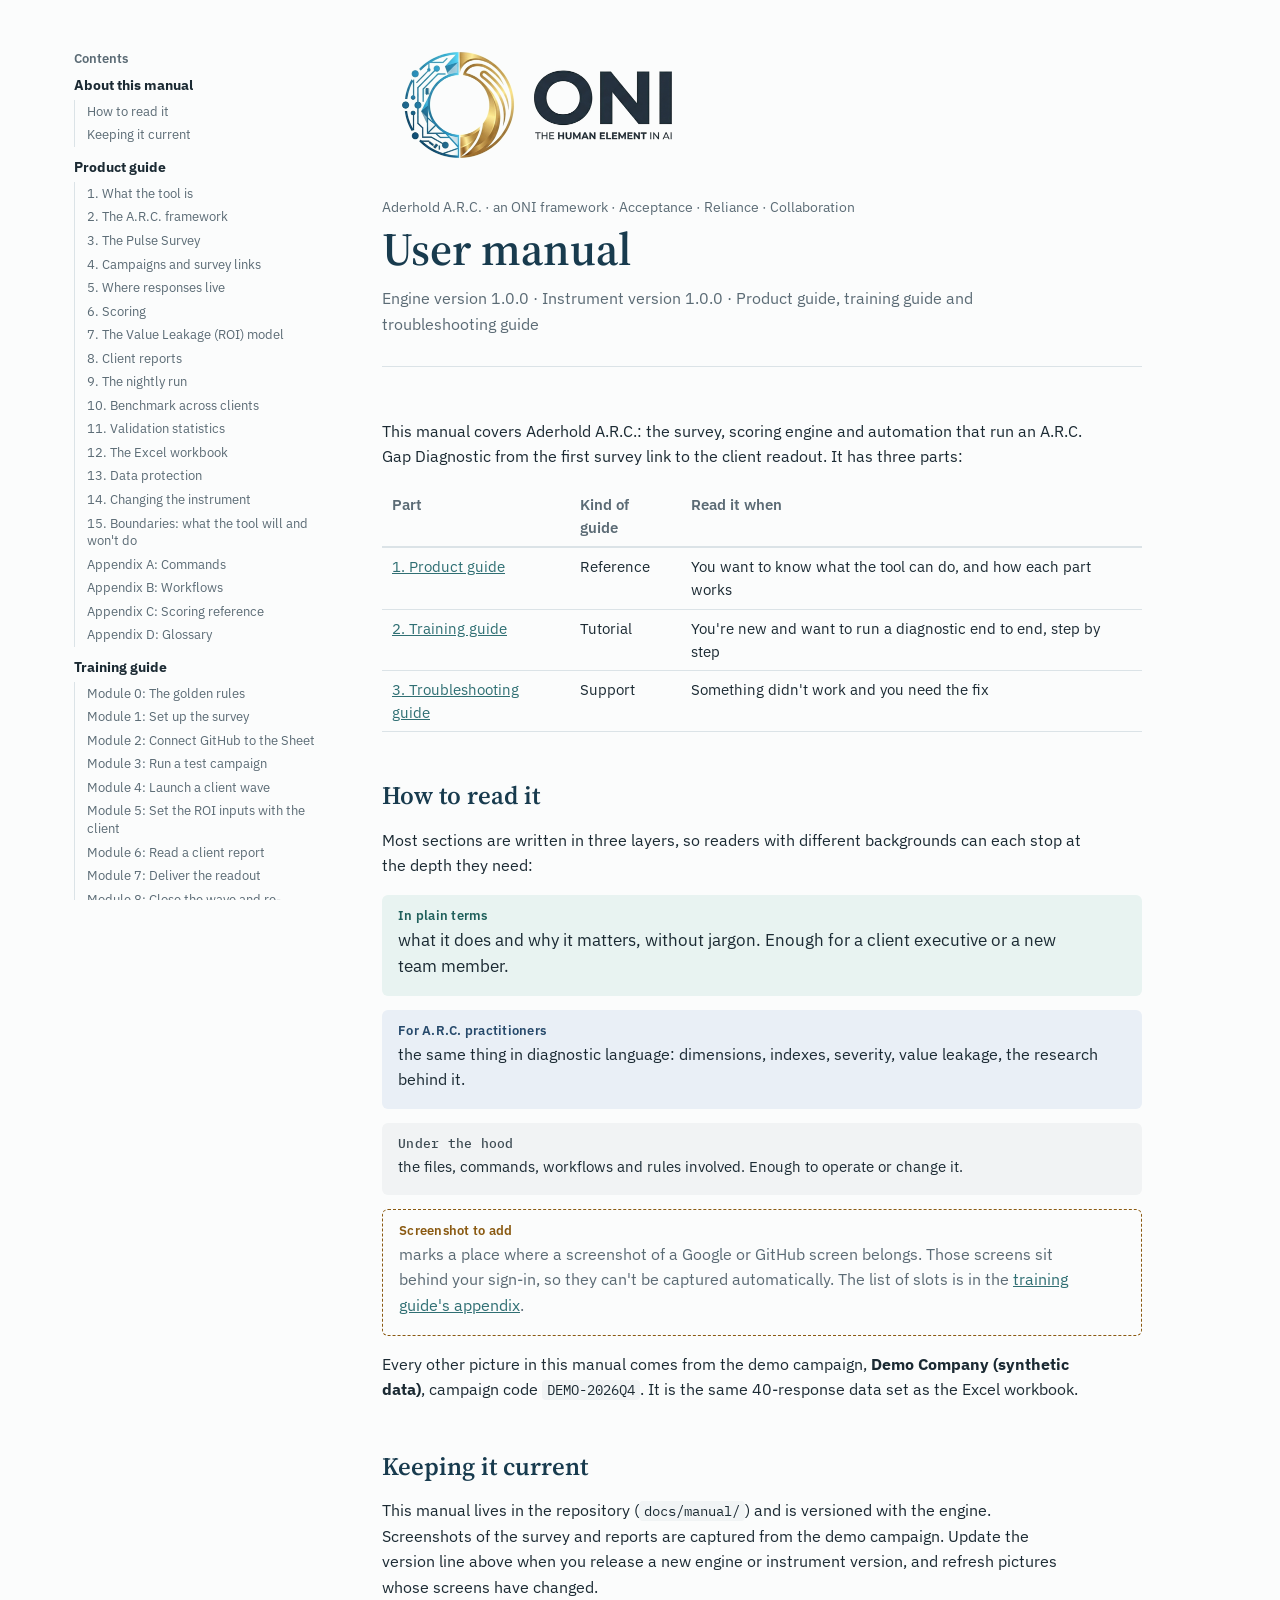
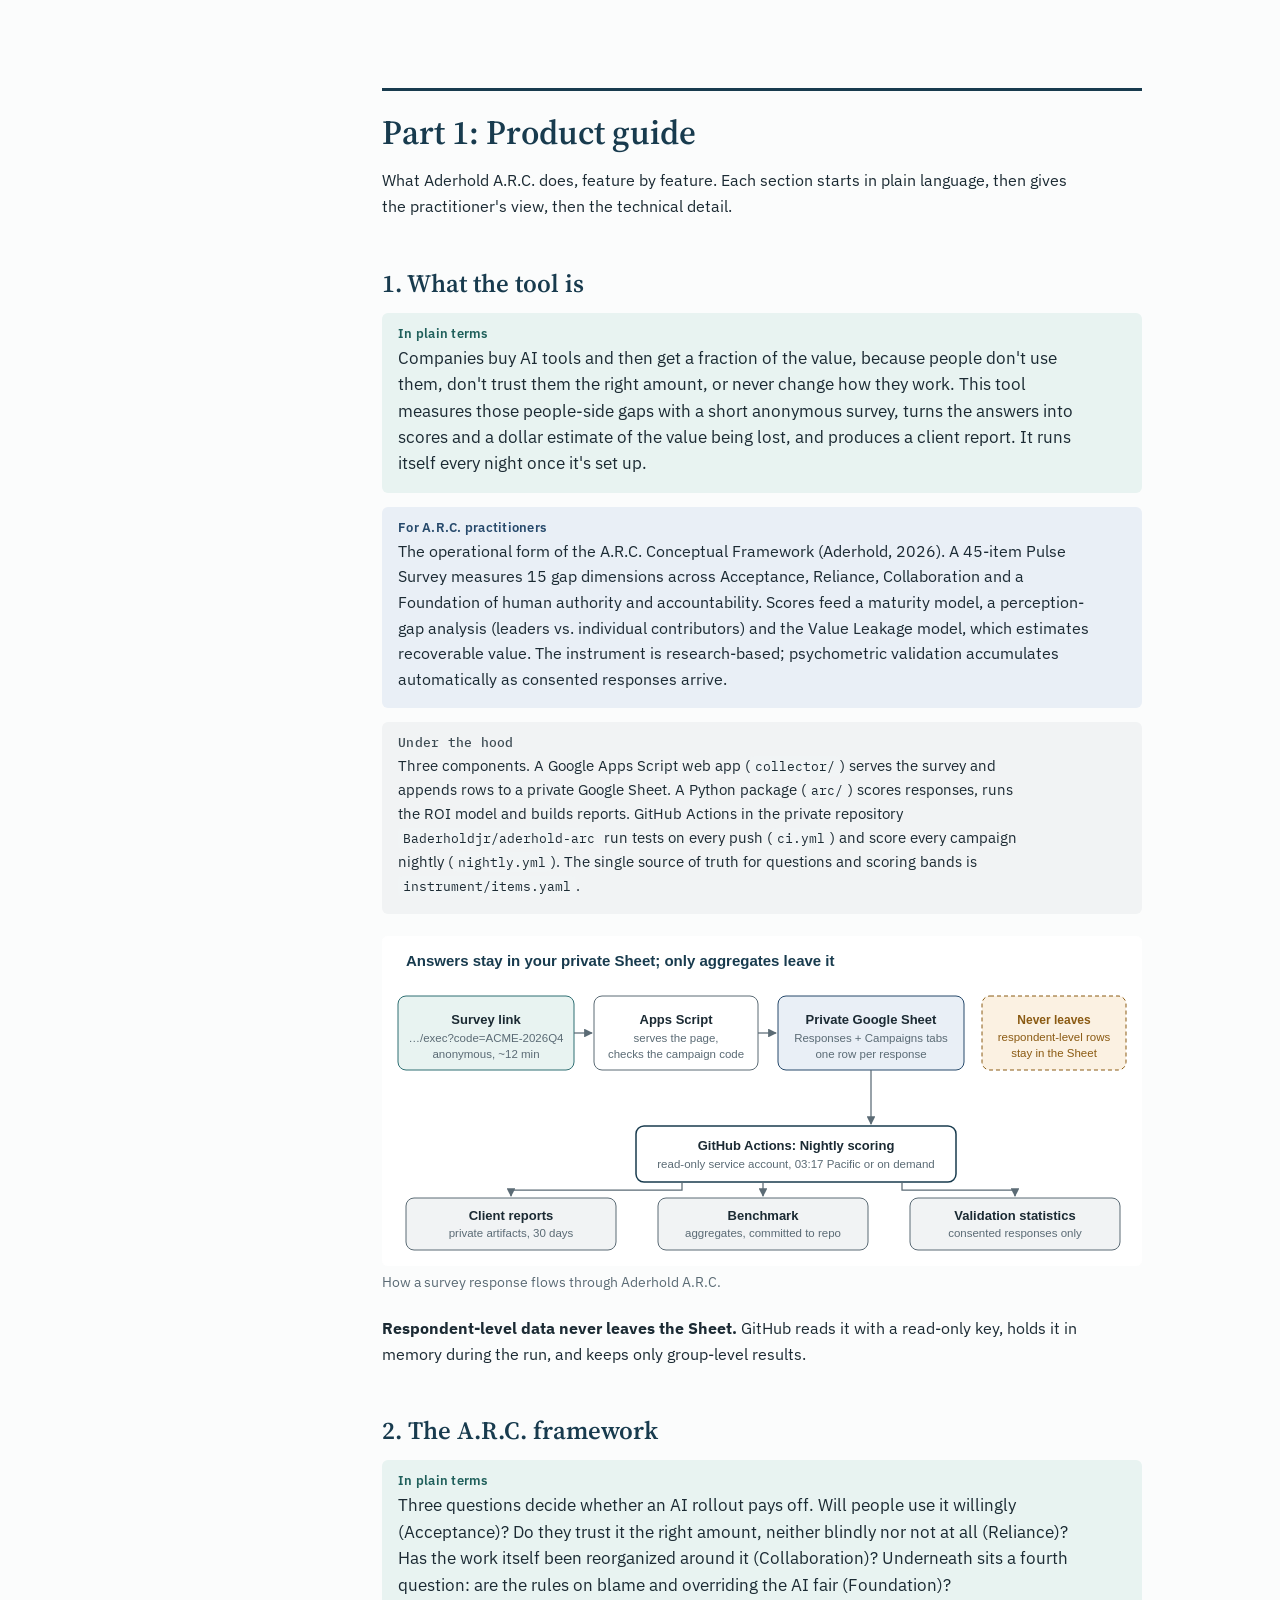
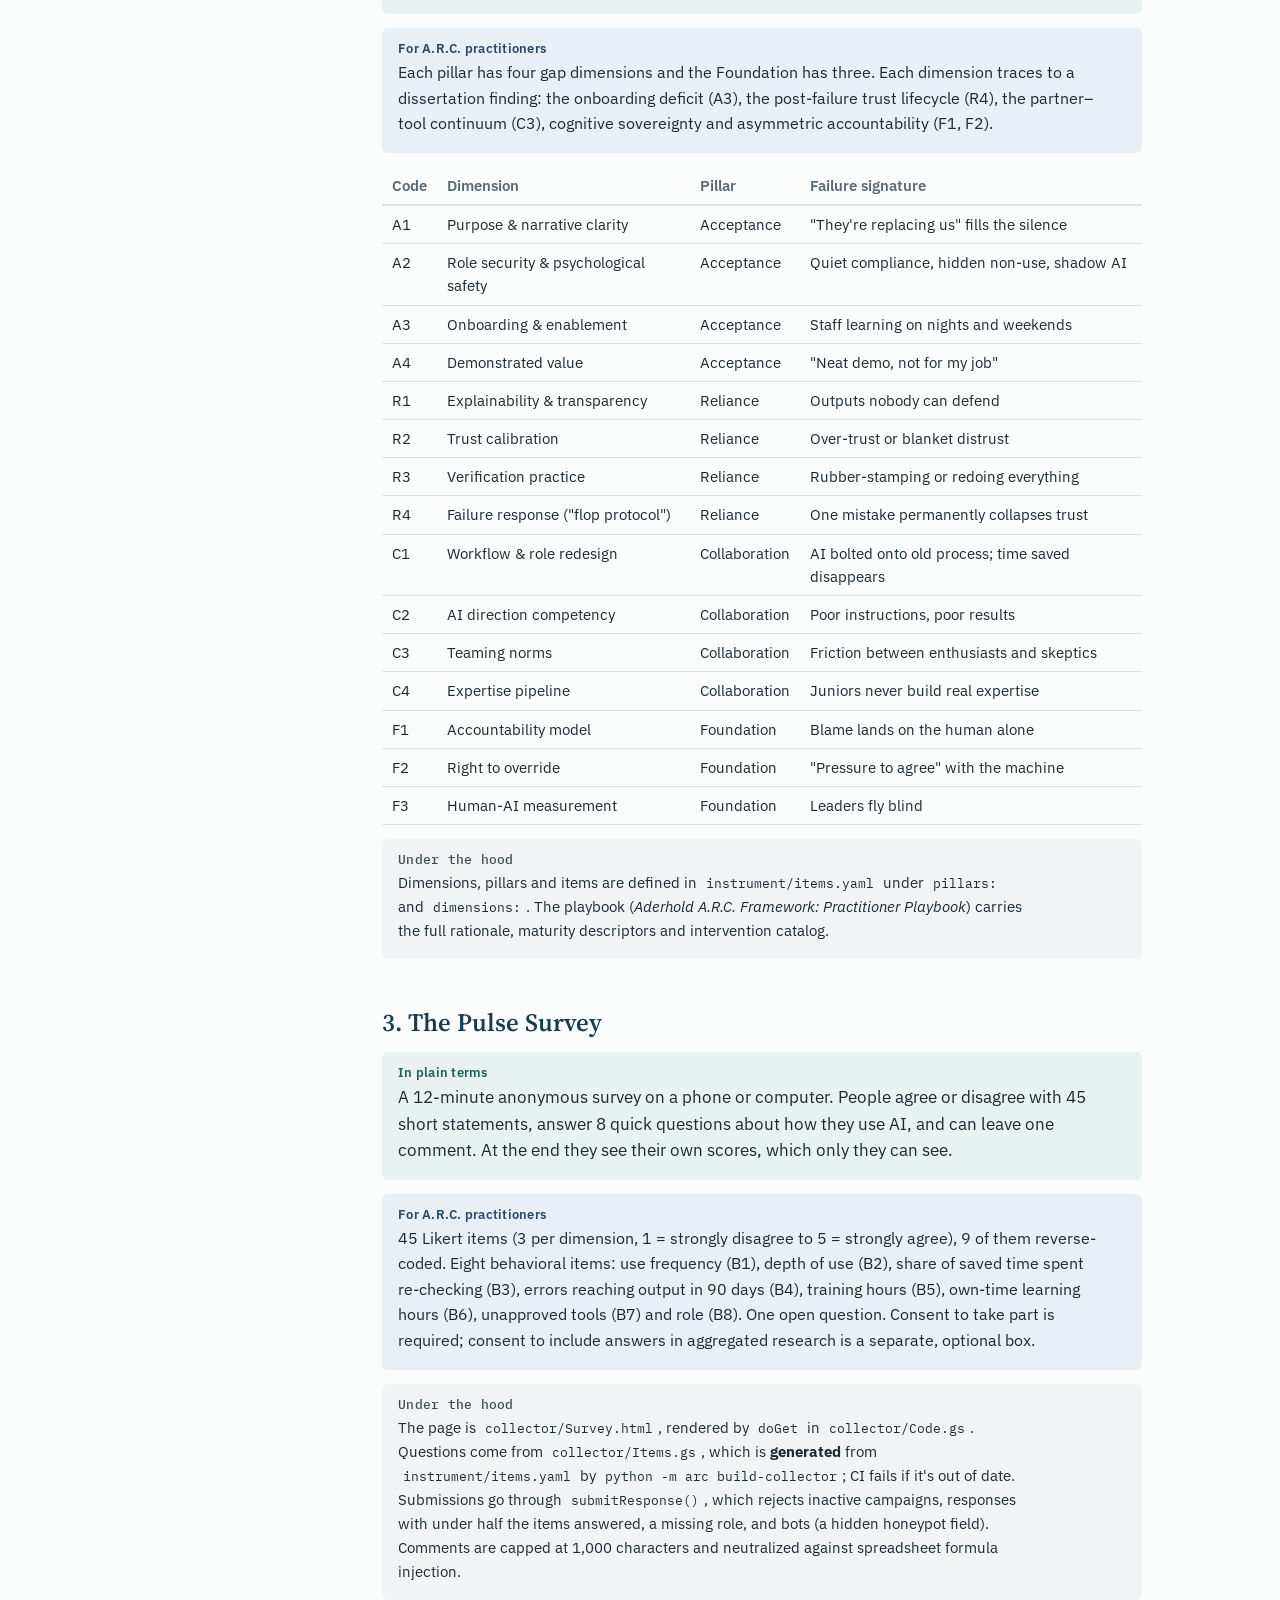
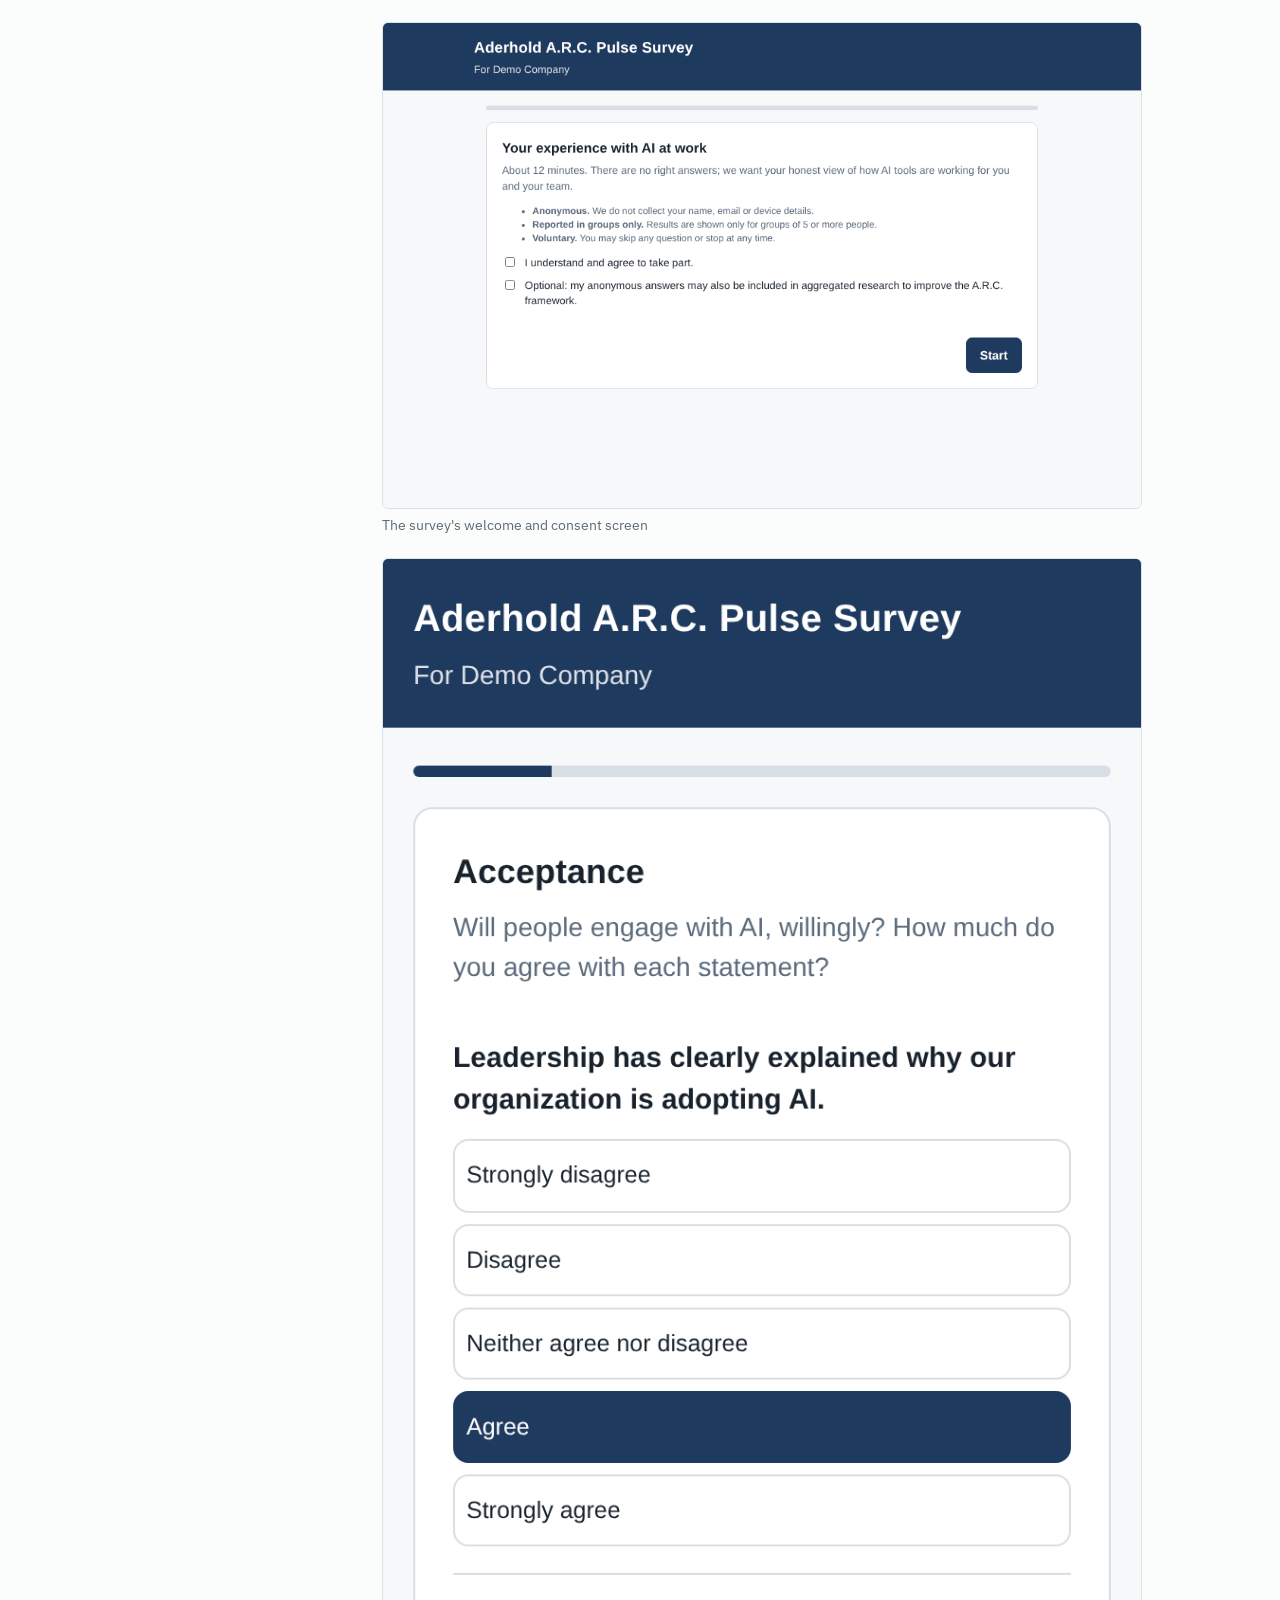
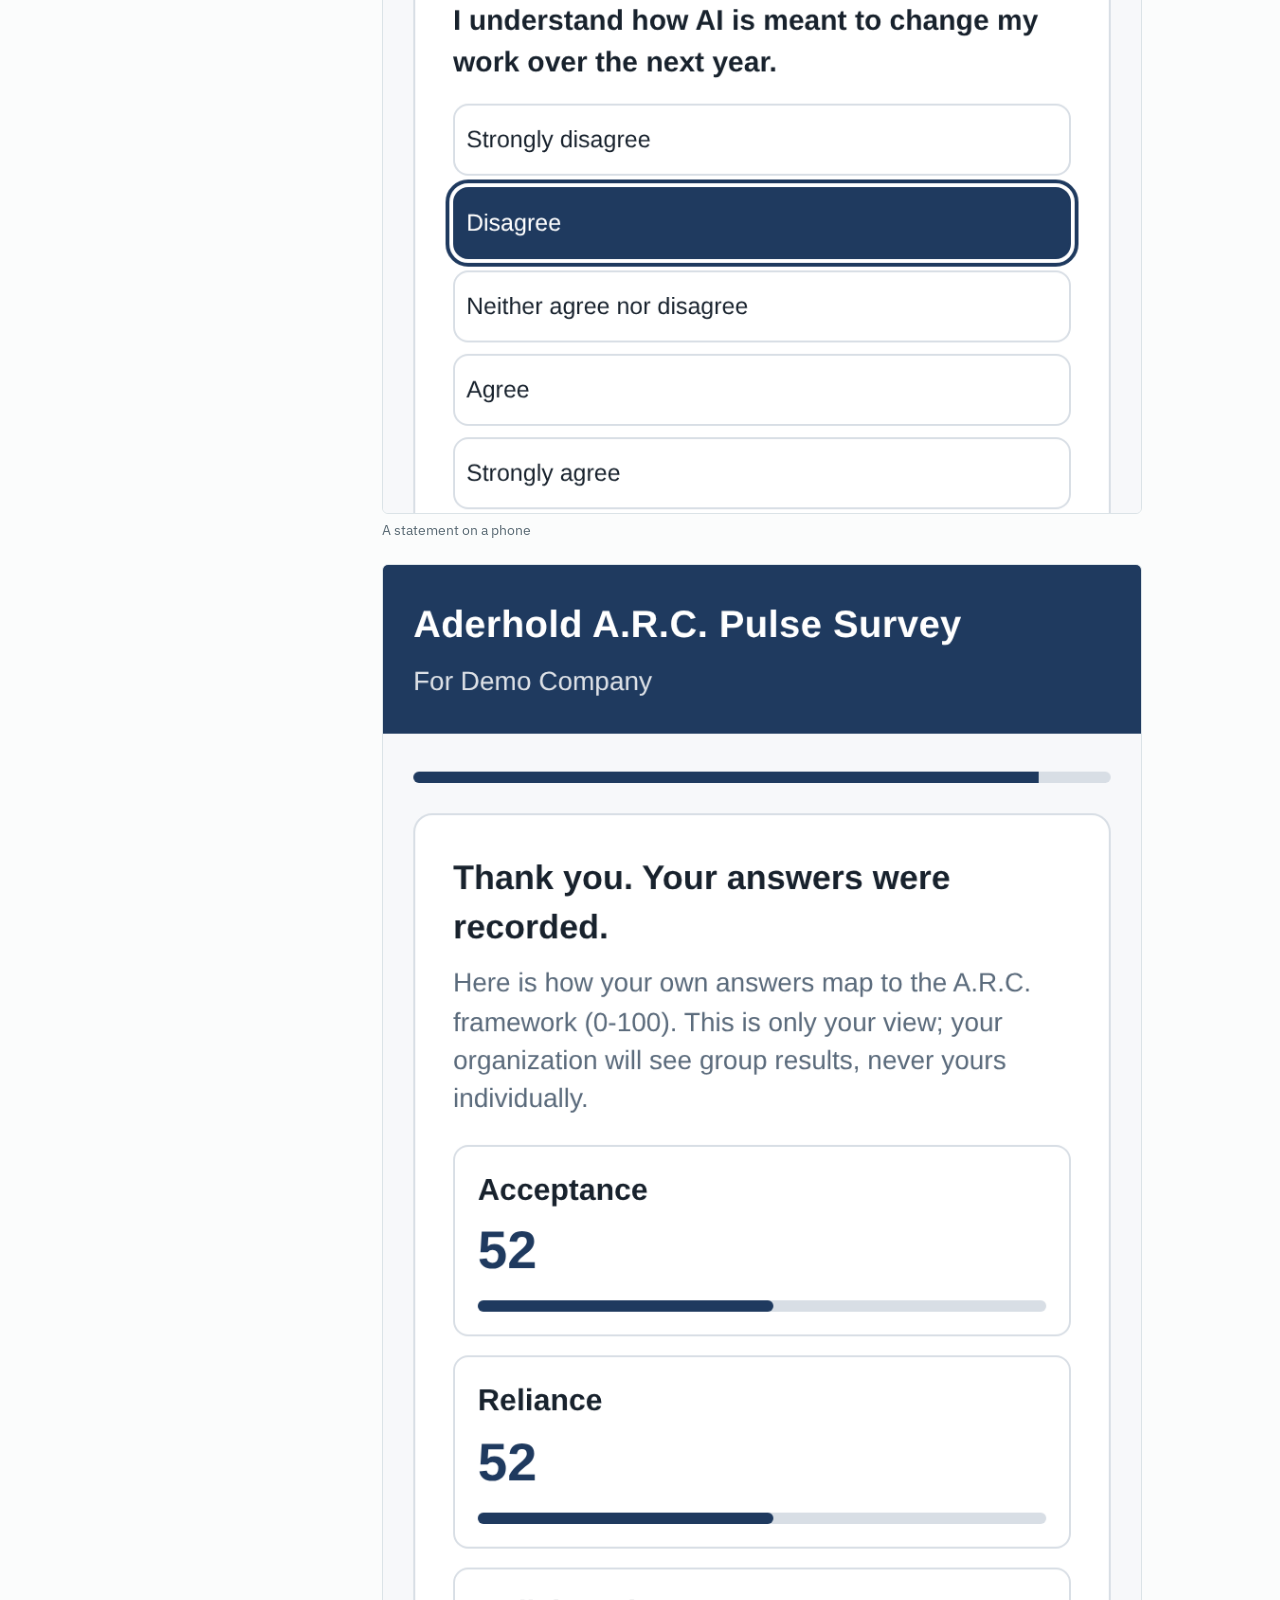
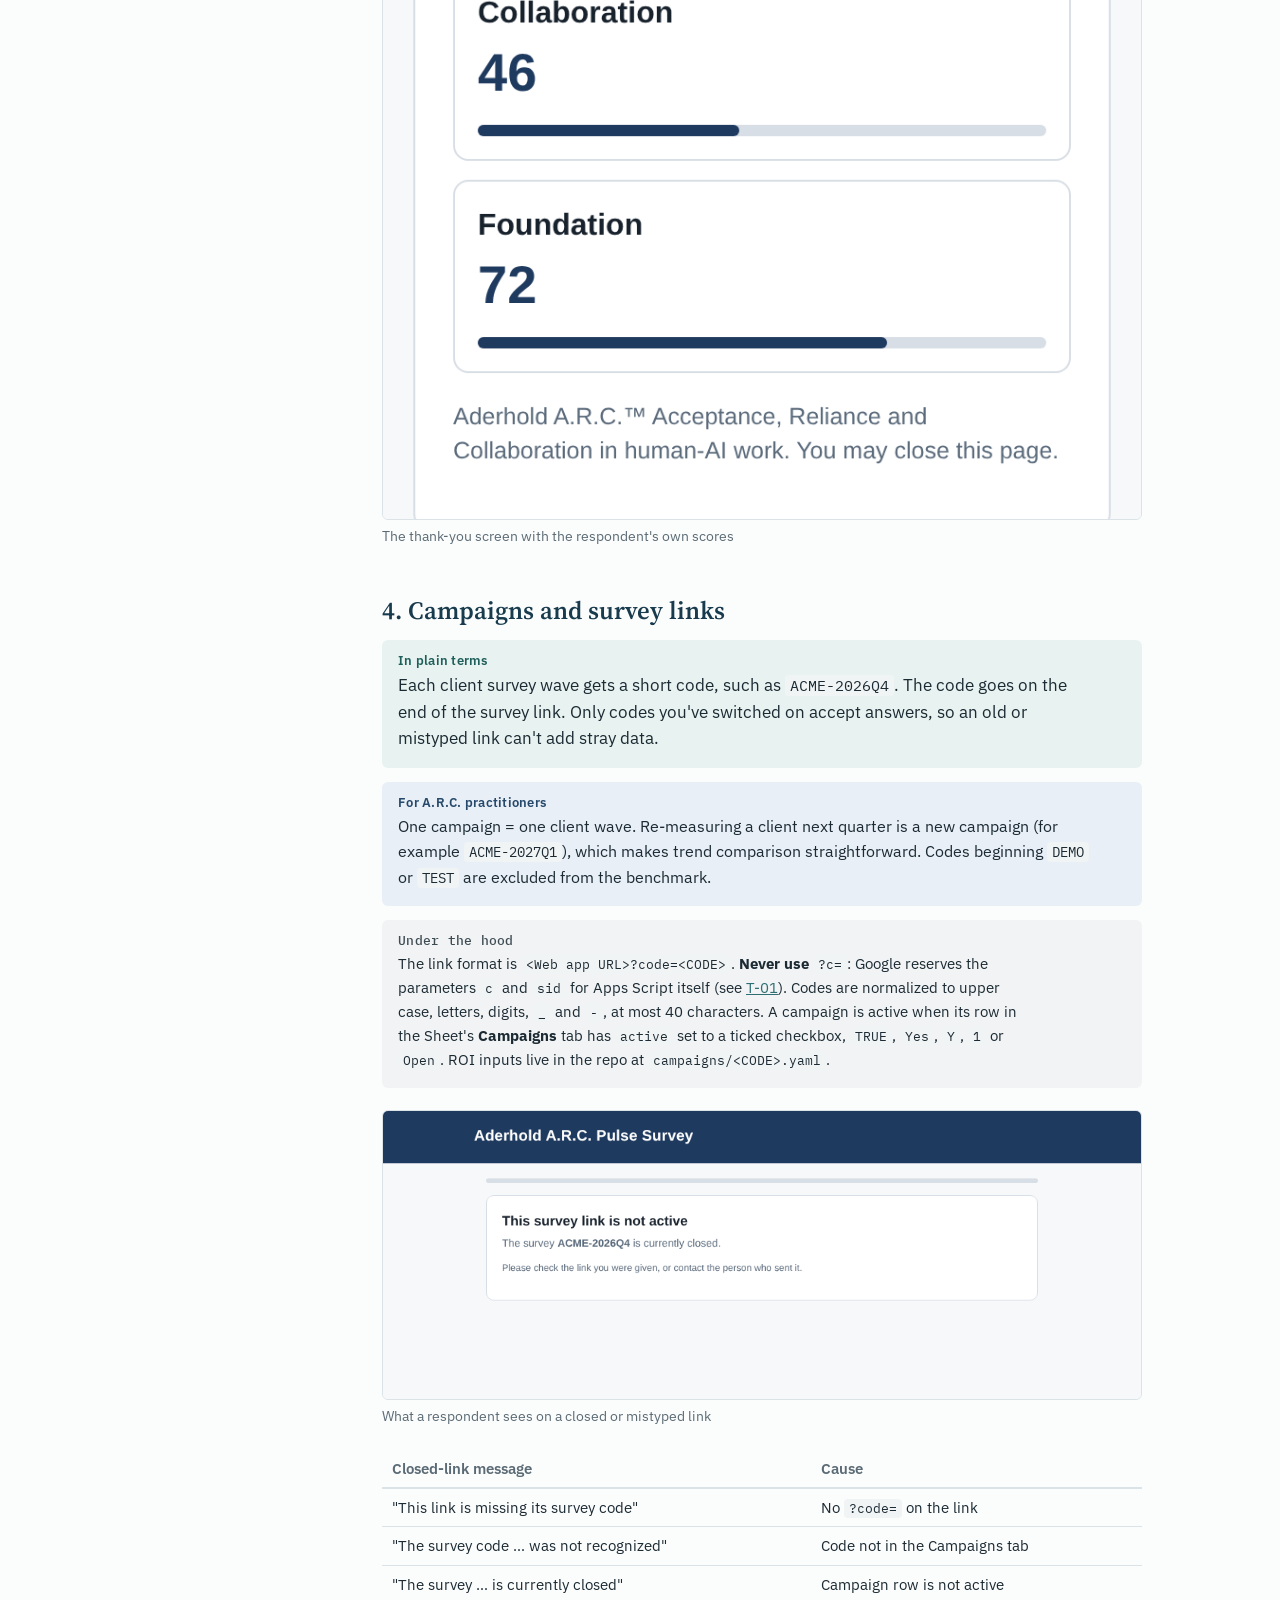
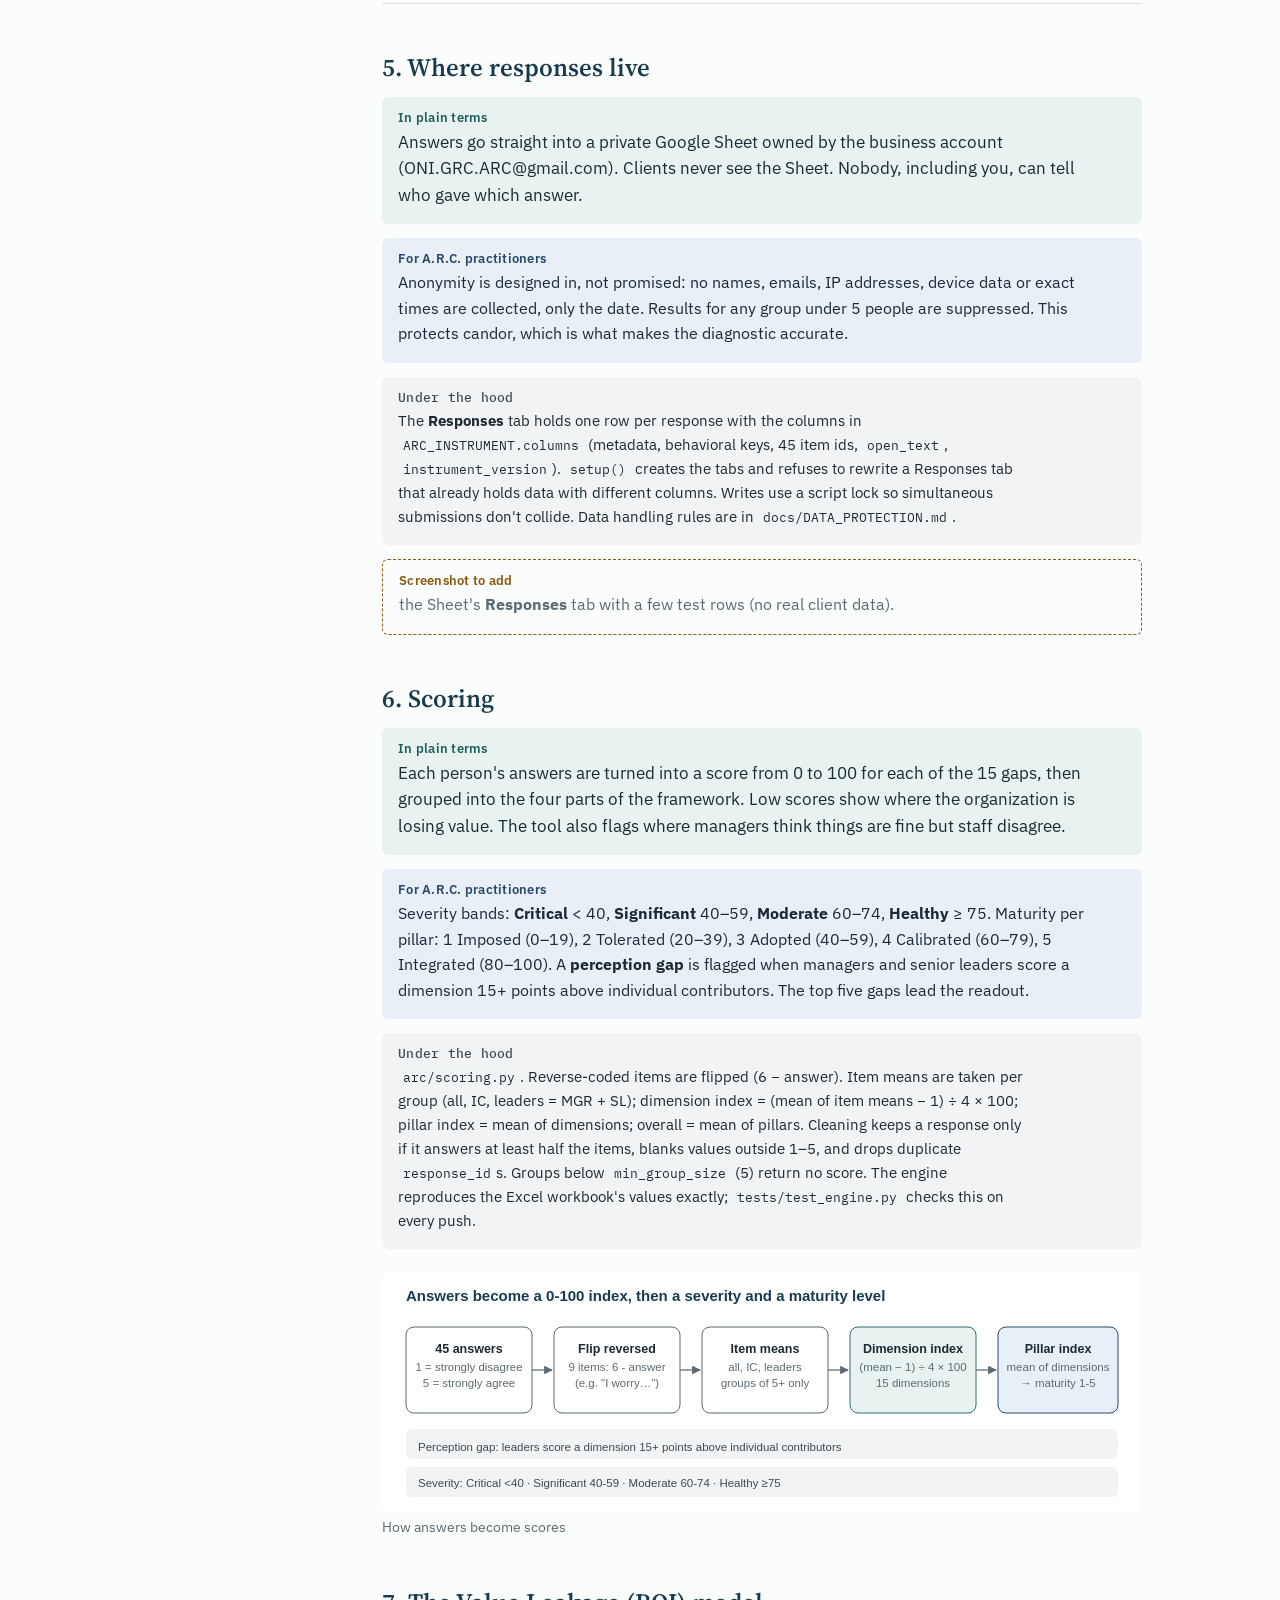
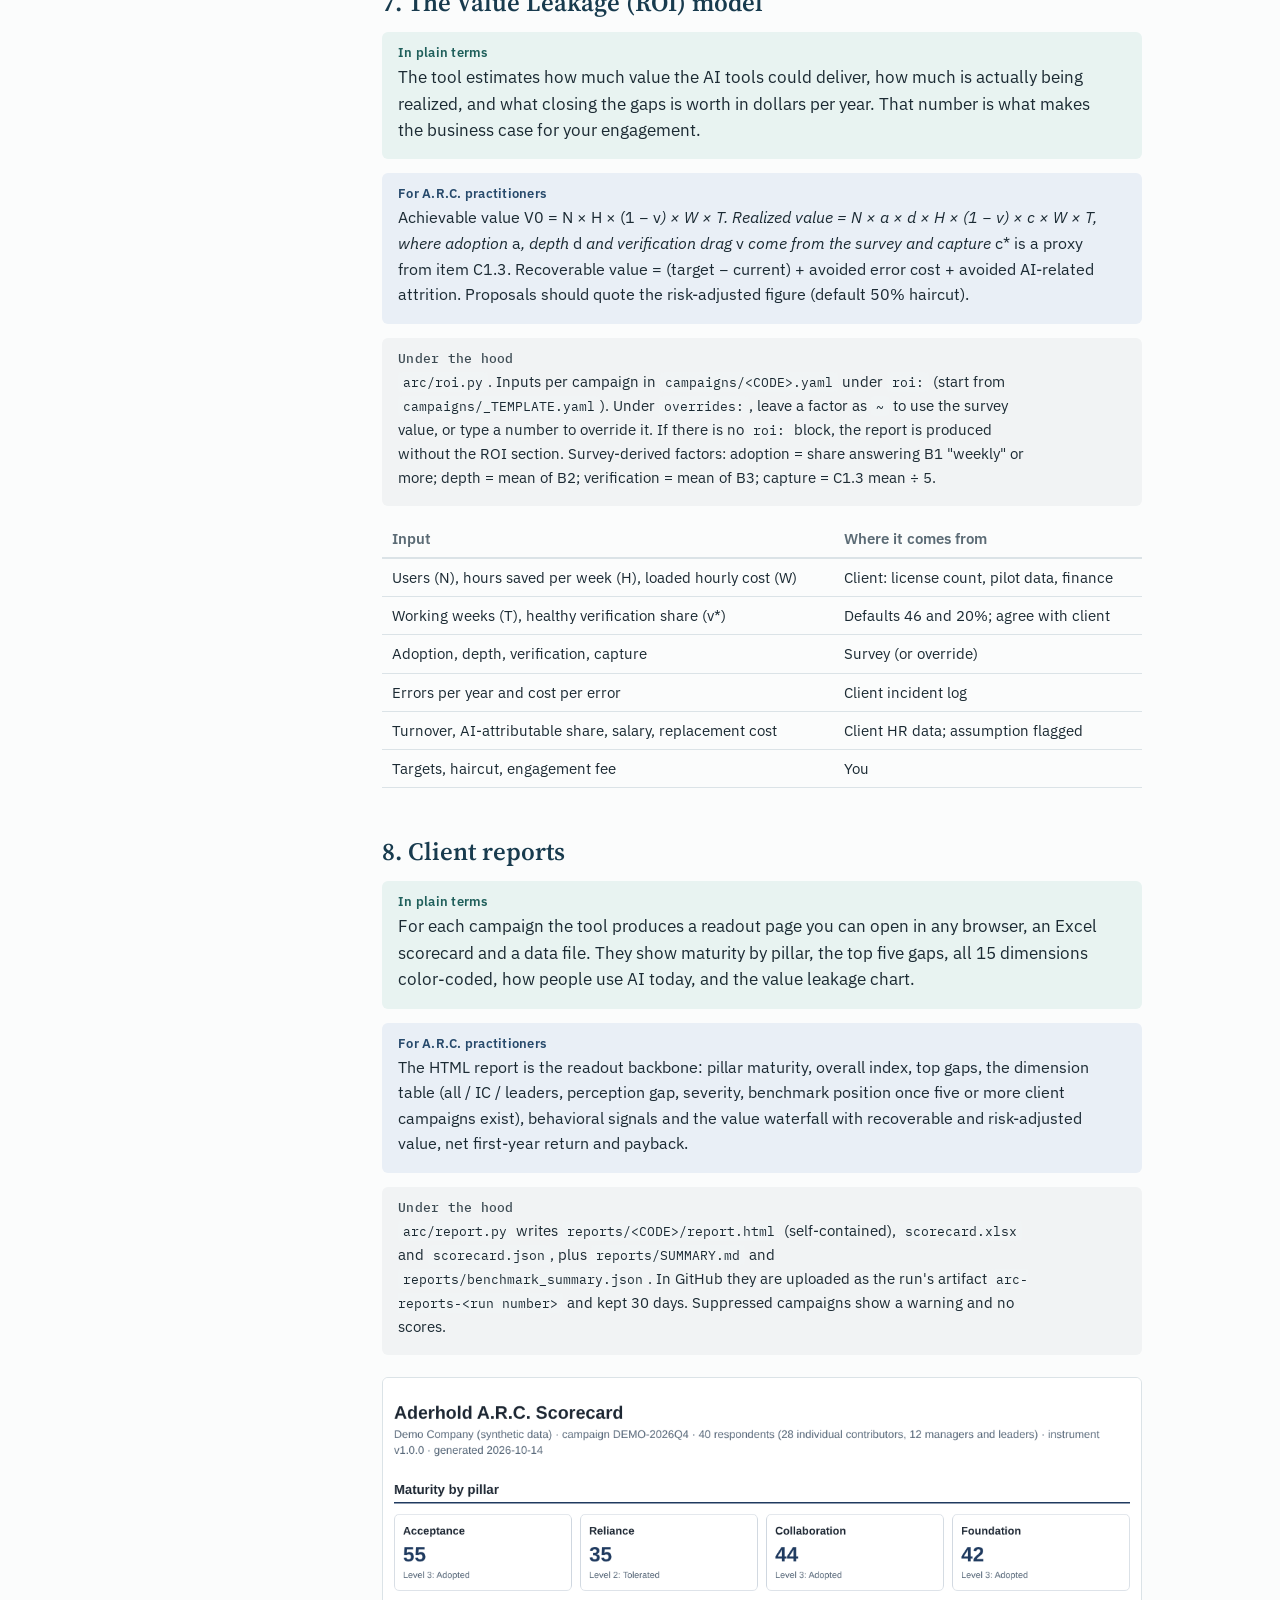
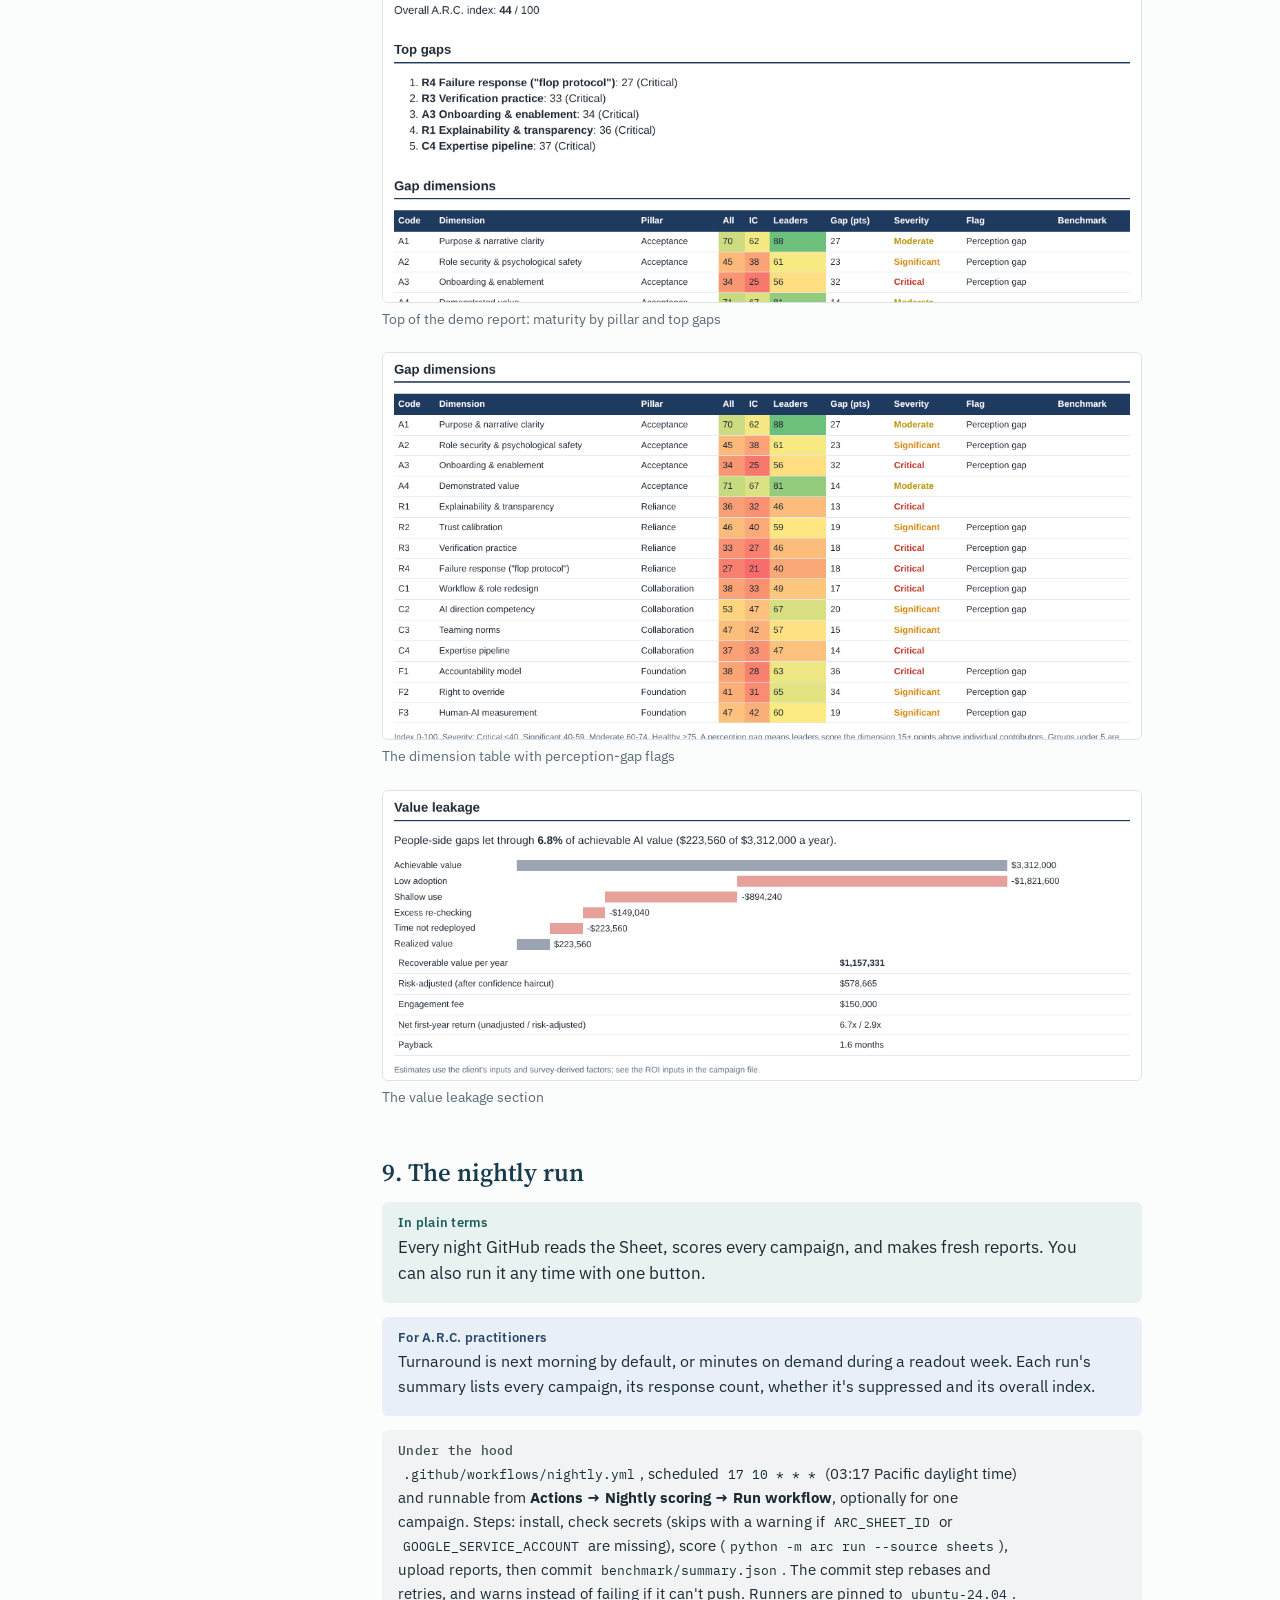
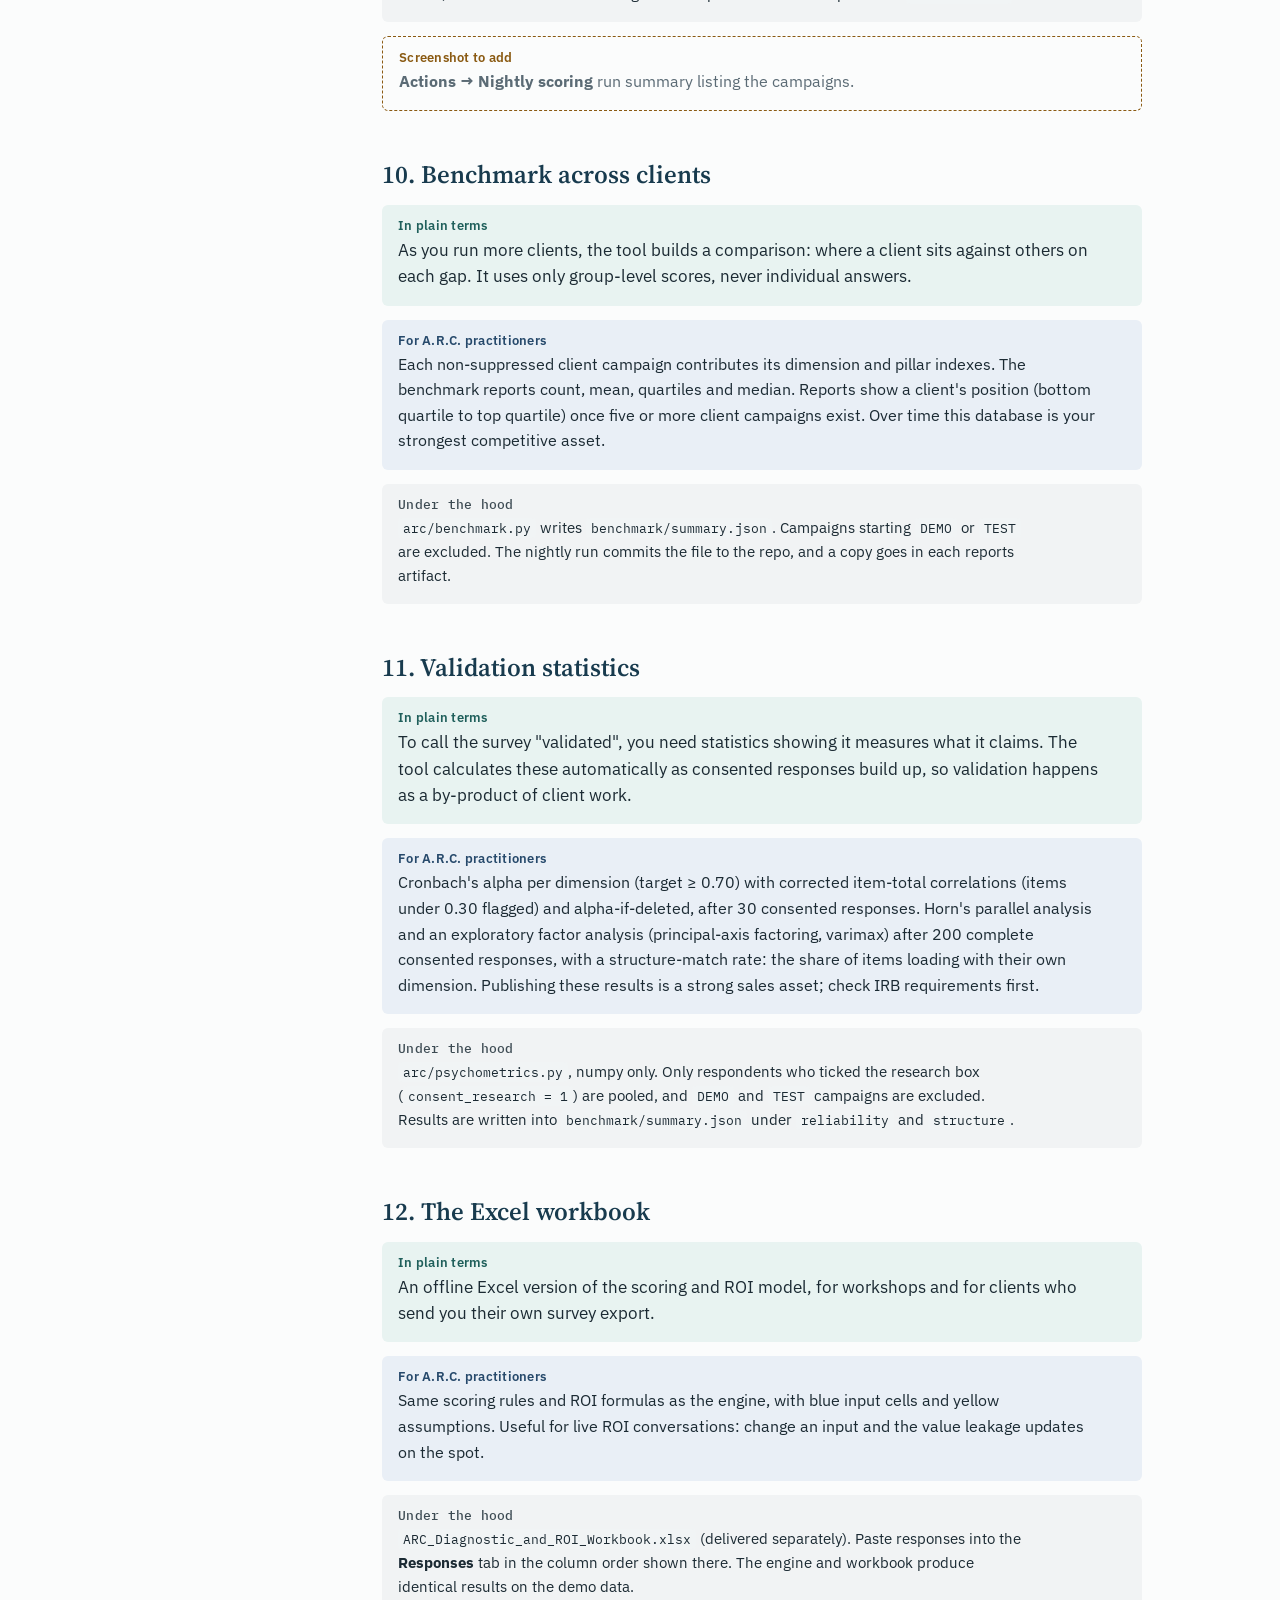
==== commit 950463e0: "Manual: add ONI logo to the cover (light and dark versions) Co-Authored-By: Claude Opus 5.5 <noreply" ====
--- a/docs/manual/index.html
+++ b/docs/manual/index.html
@@ -82,11 +82,18 @@
   a{color:inherit;text-decoration:none}
 }
 
+/* ONI brand mark on the cover: light artwork by default, dark artwork in dark theme */
+.brand{margin:0 0 18px}
+.brand .logo{display:block;width:clamp(200px,40vw,310px);height:auto;border-radius:8px}
+.brand .logo-dark{display:none}
+@media (prefers-color-scheme: dark){:root:not([data-theme="light"]) .brand .logo-light{display:none} :root:not([data-theme="light"]) .brand .logo-dark{display:block}}
+:root[data-theme="dark"] .brand .logo-light{display:none} :root[data-theme="dark"] .brand .logo-dark{display:block}
+:root[data-theme="light"] .brand .logo-dark{display:none} :root[data-theme="light"] .brand .logo-light{display:block}
 </style></head><body>
 <div class="wrap">
 <nav class="toc" aria-label="Contents"><p>Contents</p><ol><li><a href="#intro"><b>About this manual</b></a><ol><li><a href="#how-to-read-it">How to read it</a></li><li><a href="#keeping-it-current">Keeping it current</a></li></ol></li><li><a href="#part-1"><b>Product guide</b></a><ol><li><a href="#1-what-the-tool-is">1. What the tool is</a></li><li><a href="#2-the-arc-framework">2. The A.R.C. framework</a></li><li><a href="#3-the-pulse-survey">3. The Pulse Survey</a></li><li><a href="#4-campaigns-and-survey-links">4. Campaigns and survey links</a></li><li><a href="#5-where-responses-live">5. Where responses live</a></li><li><a href="#6-scoring">6. Scoring</a></li><li><a href="#7-the-value-leakage-roi-model">7. The Value Leakage (ROI) model</a></li><li><a href="#8-client-reports">8. Client reports</a></li><li><a href="#9-the-nightly-run">9. The nightly run</a></li><li><a href="#10-benchmark-across-clients">10. Benchmark across clients</a></li><li><a href="#11-validation-statistics">11. Validation statistics</a></li><li><a href="#12-the-excel-workbook">12. The Excel workbook</a></li><li><a href="#13-data-protection">13. Data protection</a></li><li><a href="#14-changing-the-instrument">14. Changing the instrument</a></li><li><a href="#15-boundaries-what-the-tool-will-and-wont-do">15. Boundaries: what the tool will and won't do</a></li><li><a href="#appendix-a-commands">Appendix A: Commands</a></li><li><a href="#appendix-b-workflows">Appendix B: Workflows</a></li><li><a href="#appendix-c-scoring-reference">Appendix C: Scoring reference</a></li><li><a href="#appendix-d-glossary">Appendix D: Glossary</a></li></ol></li><li><a href="#part-2"><b>Training guide</b></a><ol><li><a href="#module-0-the-golden-rules">Module 0: The golden rules</a></li><li><a href="#module-1-set-up-the-survey">Module 1: Set up the survey</a></li><li><a href="#module-2-connect-github-to-the-sheet">Module 2: Connect GitHub to the Sheet</a></li><li><a href="#module-3-run-a-test-campaign">Module 3: Run a test campaign</a></li><li><a href="#module-4-launch-a-client-wave">Module 4: Launch a client wave</a></li><li><a href="#module-5-set-the-roi-inputs-with-the-client">Module 5: Set the ROI inputs with the client</a></li><li><a href="#module-6-read-a-client-report">Module 6: Read a client report</a></li><li><a href="#module-7-deliver-the-readout">Module 7: Deliver the readout</a></li><li><a href="#module-8-close-the-wave-and-re-measure">Module 8: Close the wave and re-measure</a></li><li><a href="#module-9-update-the-survey">Module 9: Update the survey</a></li><li><a href="#module-10-your-weekly-routine">Module 10: Your weekly routine</a></li><li><a href="#appendix-screenshots-to-add">Appendix: screenshots to add</a></li></ol></li><li><a href="#part-3"><b>Troubleshooting guide</b></a><ol><li><a href="#before-anything-else">Before anything else</a></li><li><a href="#survey-link">Survey link</a></li><li><a href="#nightly-run">Nightly run</a></li><li><a href="#reports">Reports</a></li><li><a href="#when-you-need-help">When you need help</a></li></ol></li></ol></nav>
 <main>
-<header class="cover"><p class="kicker">Aderhold A.R.C. · Acceptance · Reliance · Collaboration</p><h1>User manual</h1>
+<header class="cover"><div class="brand"><img class="logo logo-light" src="images/oni-logo-light.png" alt="ONI: The Human Element in AI" width="310" height="146"><img class="logo logo-dark" src="images/oni-logo-dark.png" alt="ONI: The Human Element in AI" width="310" height="146"></div><p class="kicker">Aderhold A.R.C. · an ONI framework · Acceptance · Reliance · Collaboration</p><h1>User manual</h1>
 <p class="meta">Engine version 1.0.0 · Instrument version 1.0.0 · Product guide, training guide and troubleshooting guide</p></header>
 <section class="part" id="intro">
 <p>This manual covers Aderhold A.R.C.: the survey, scoring engine and automation that run an A.R.C. Gap Diagnostic from the first survey link to the client readout. It has three parts:</p>
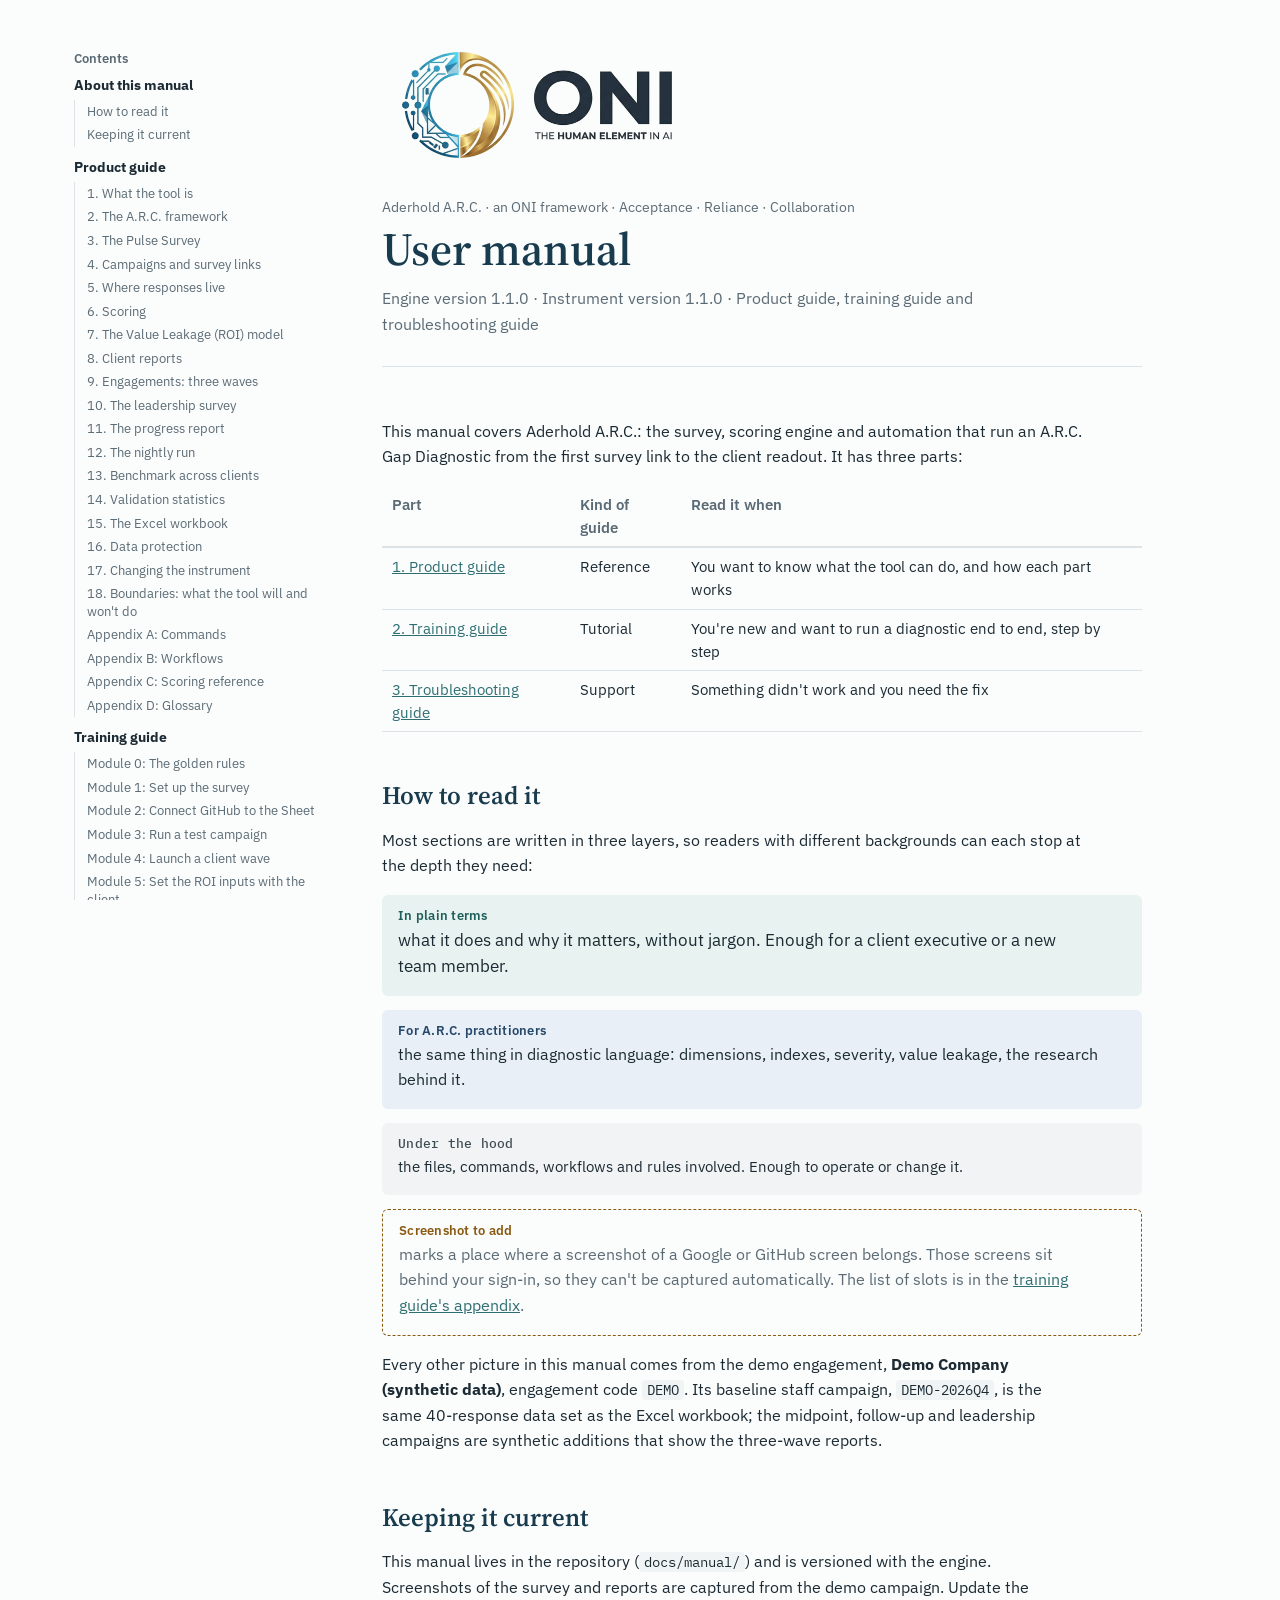
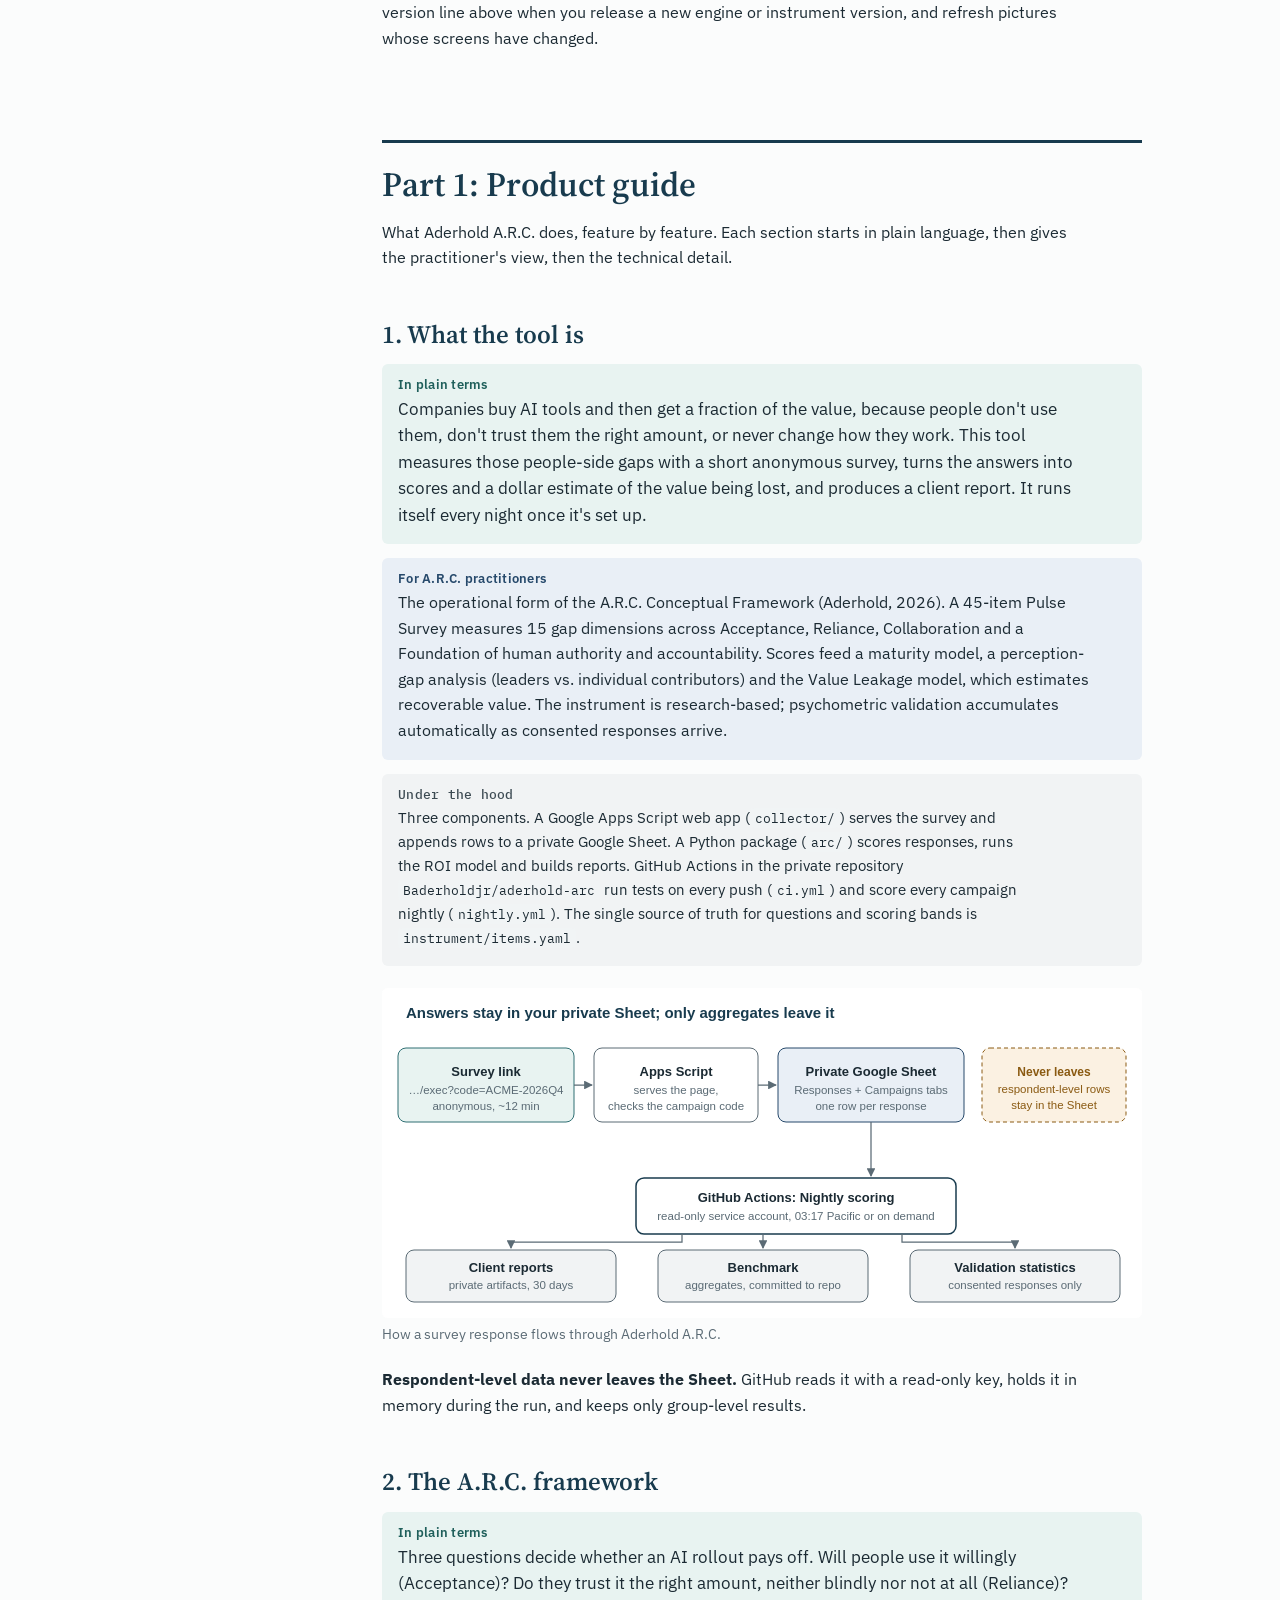
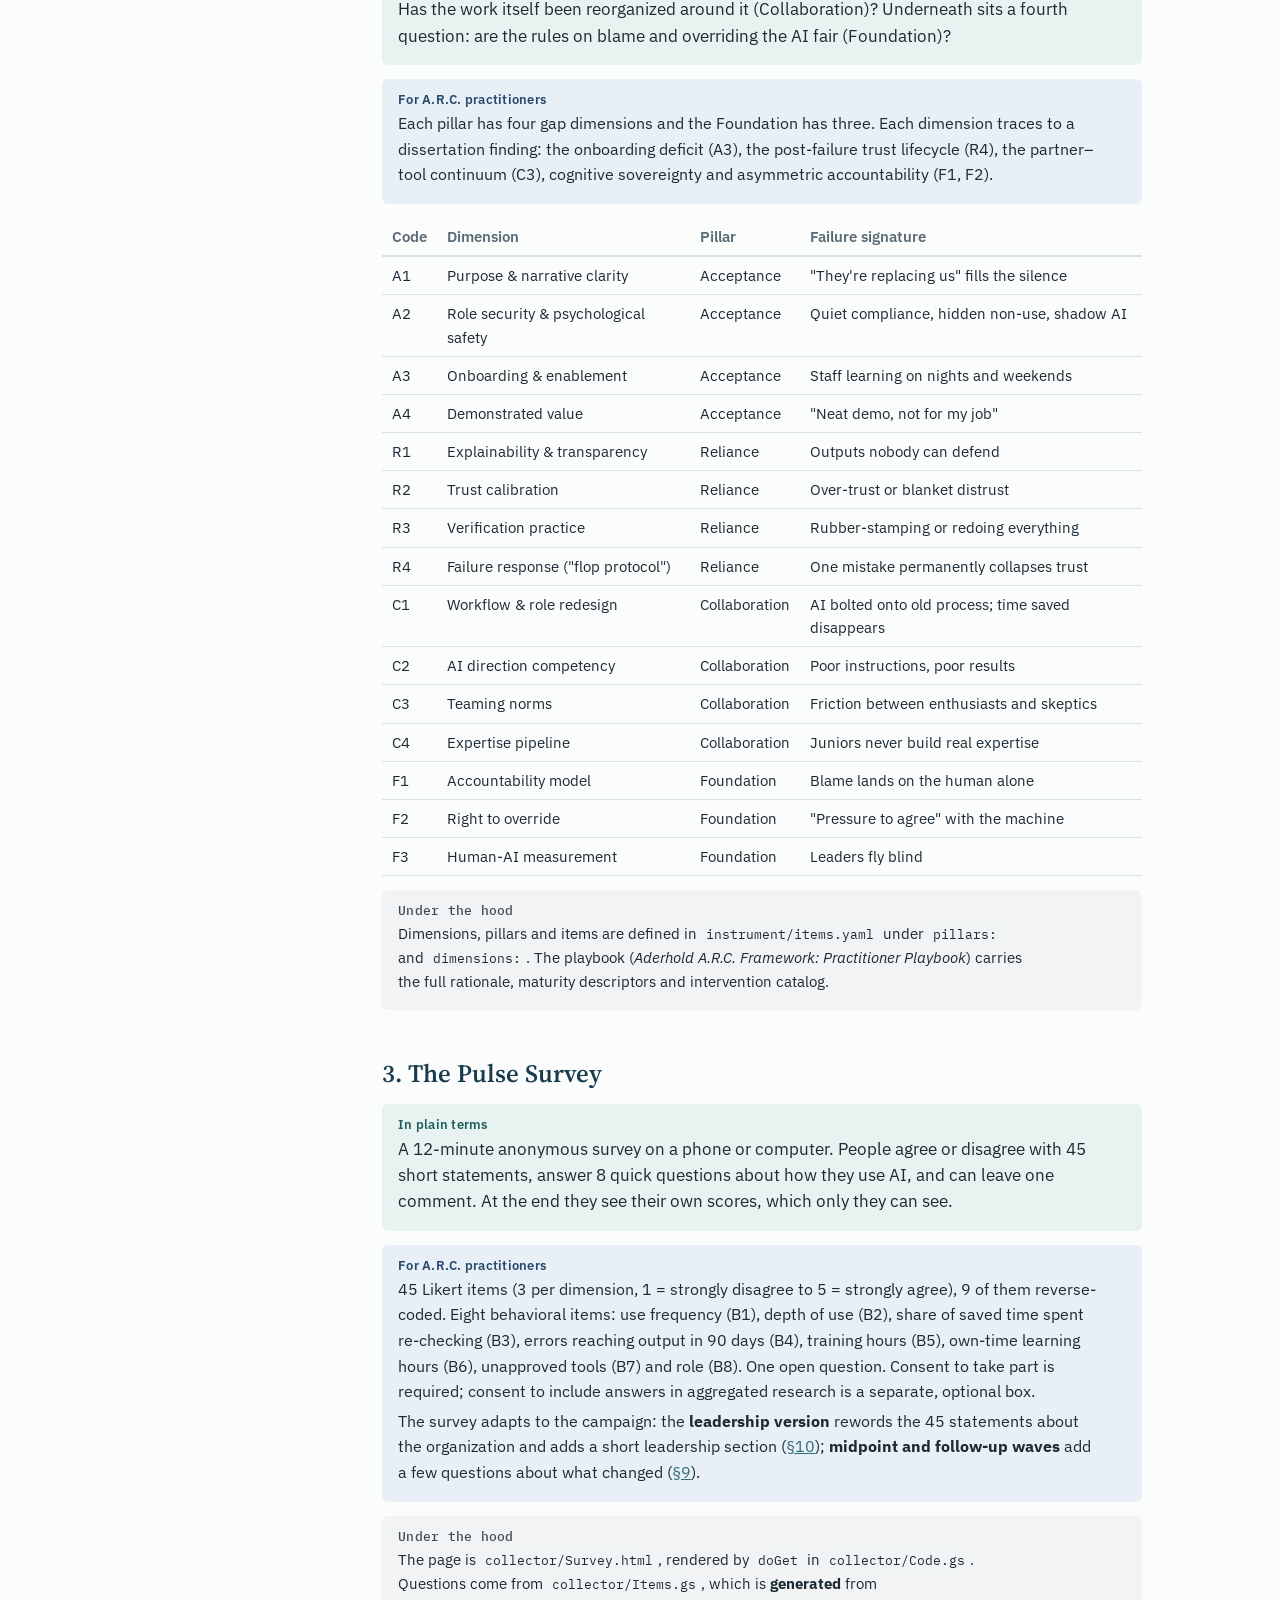
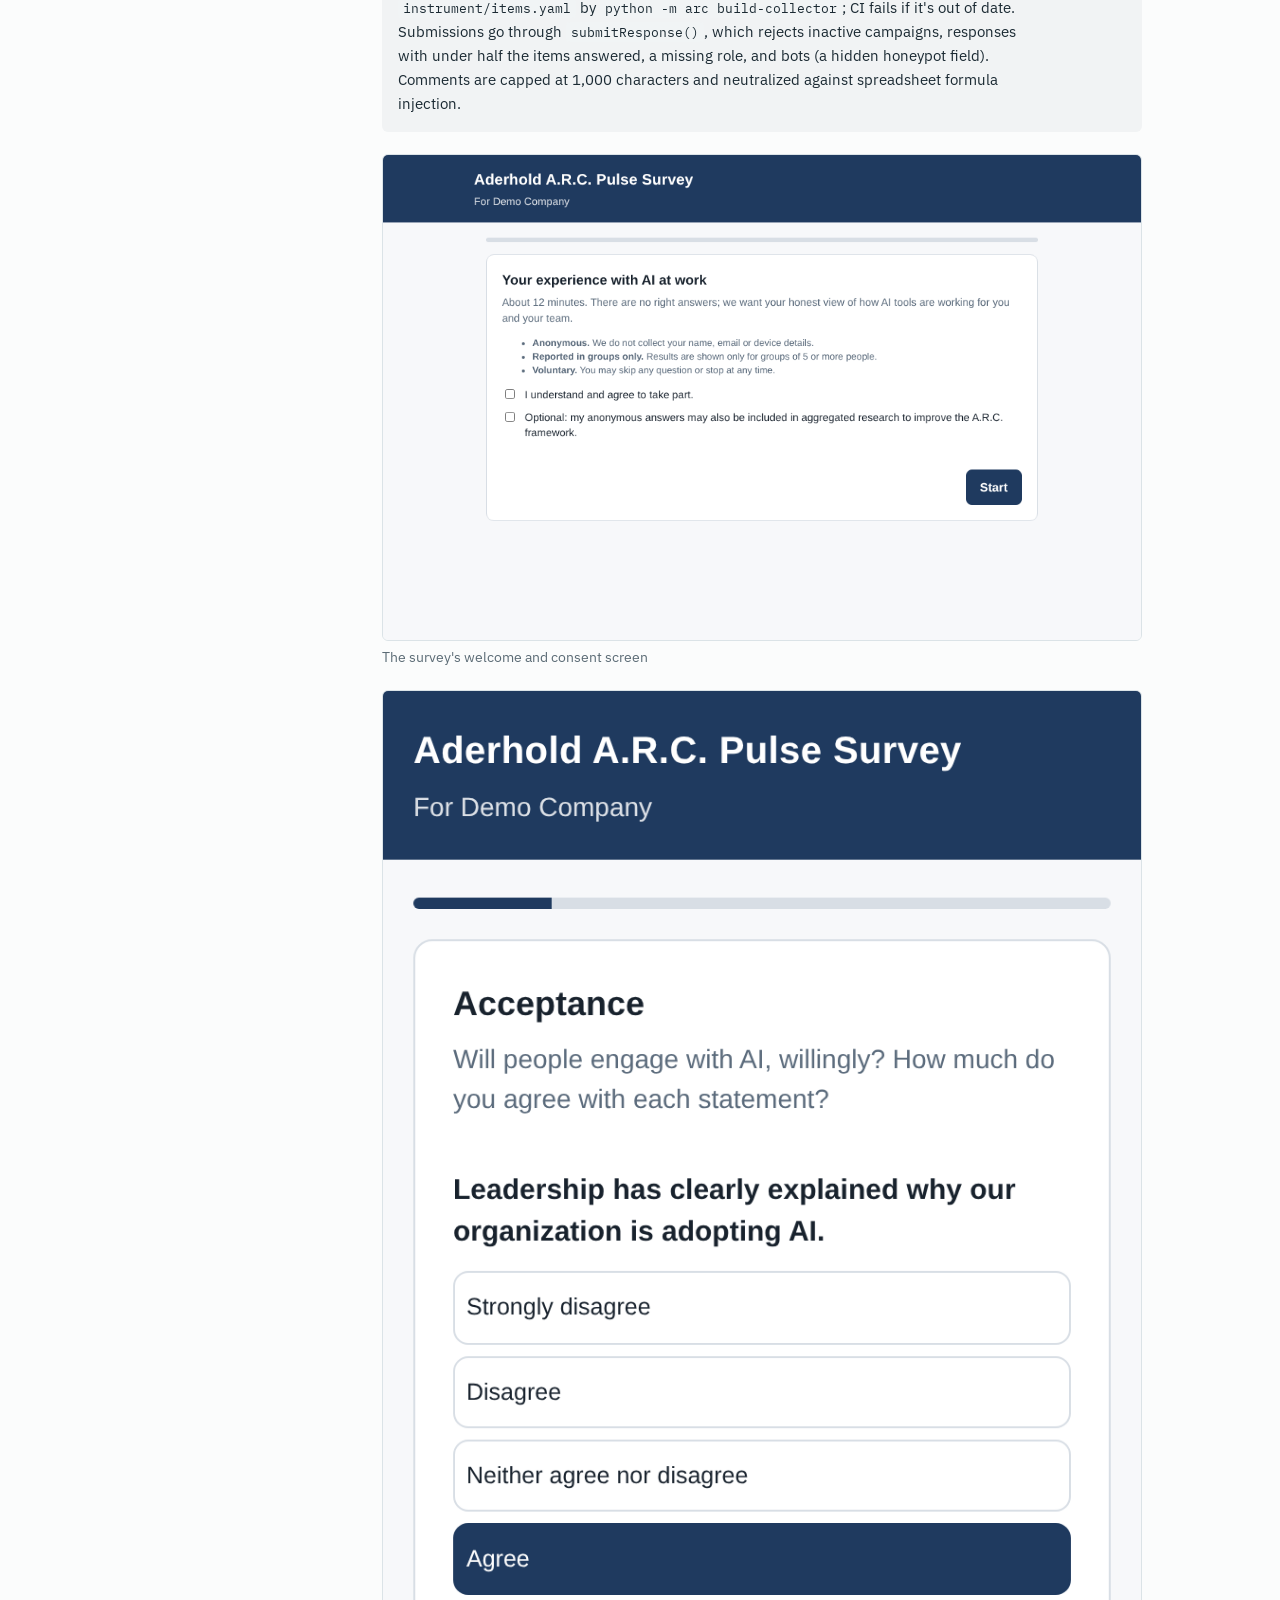
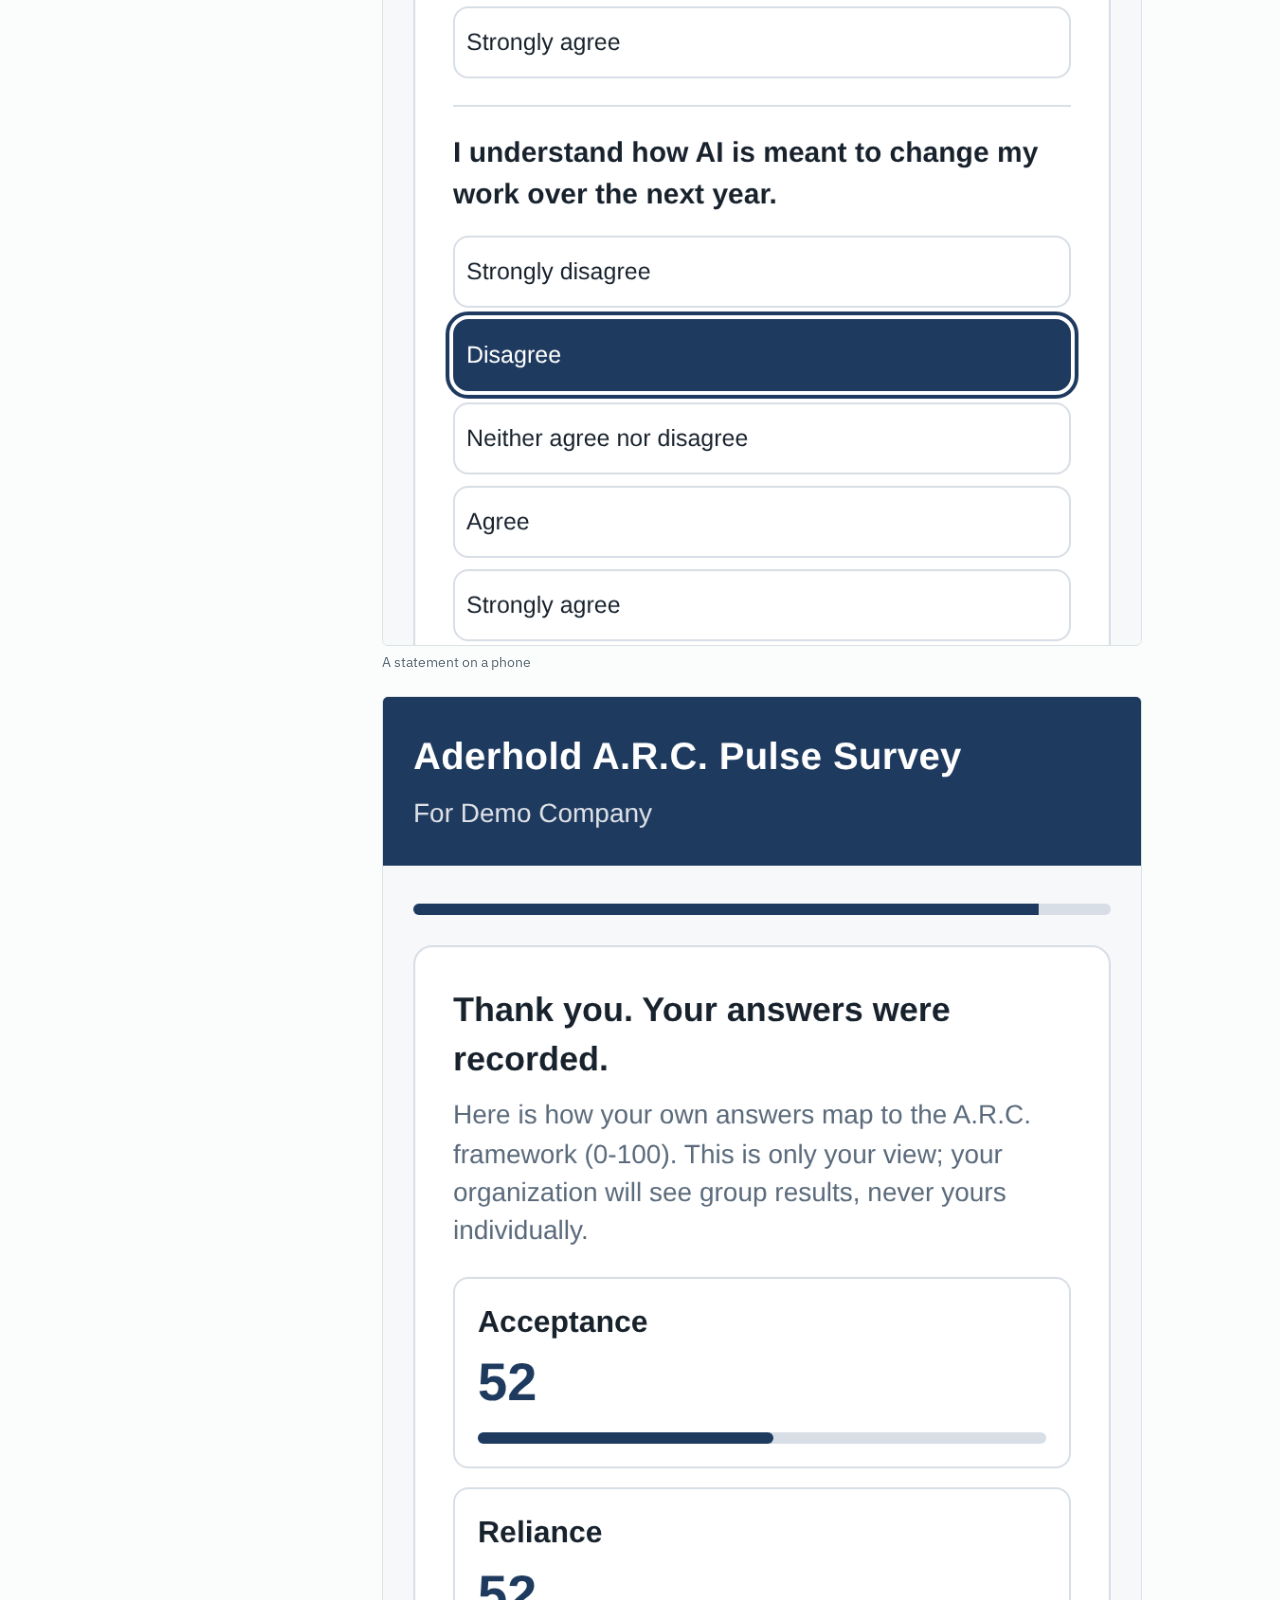
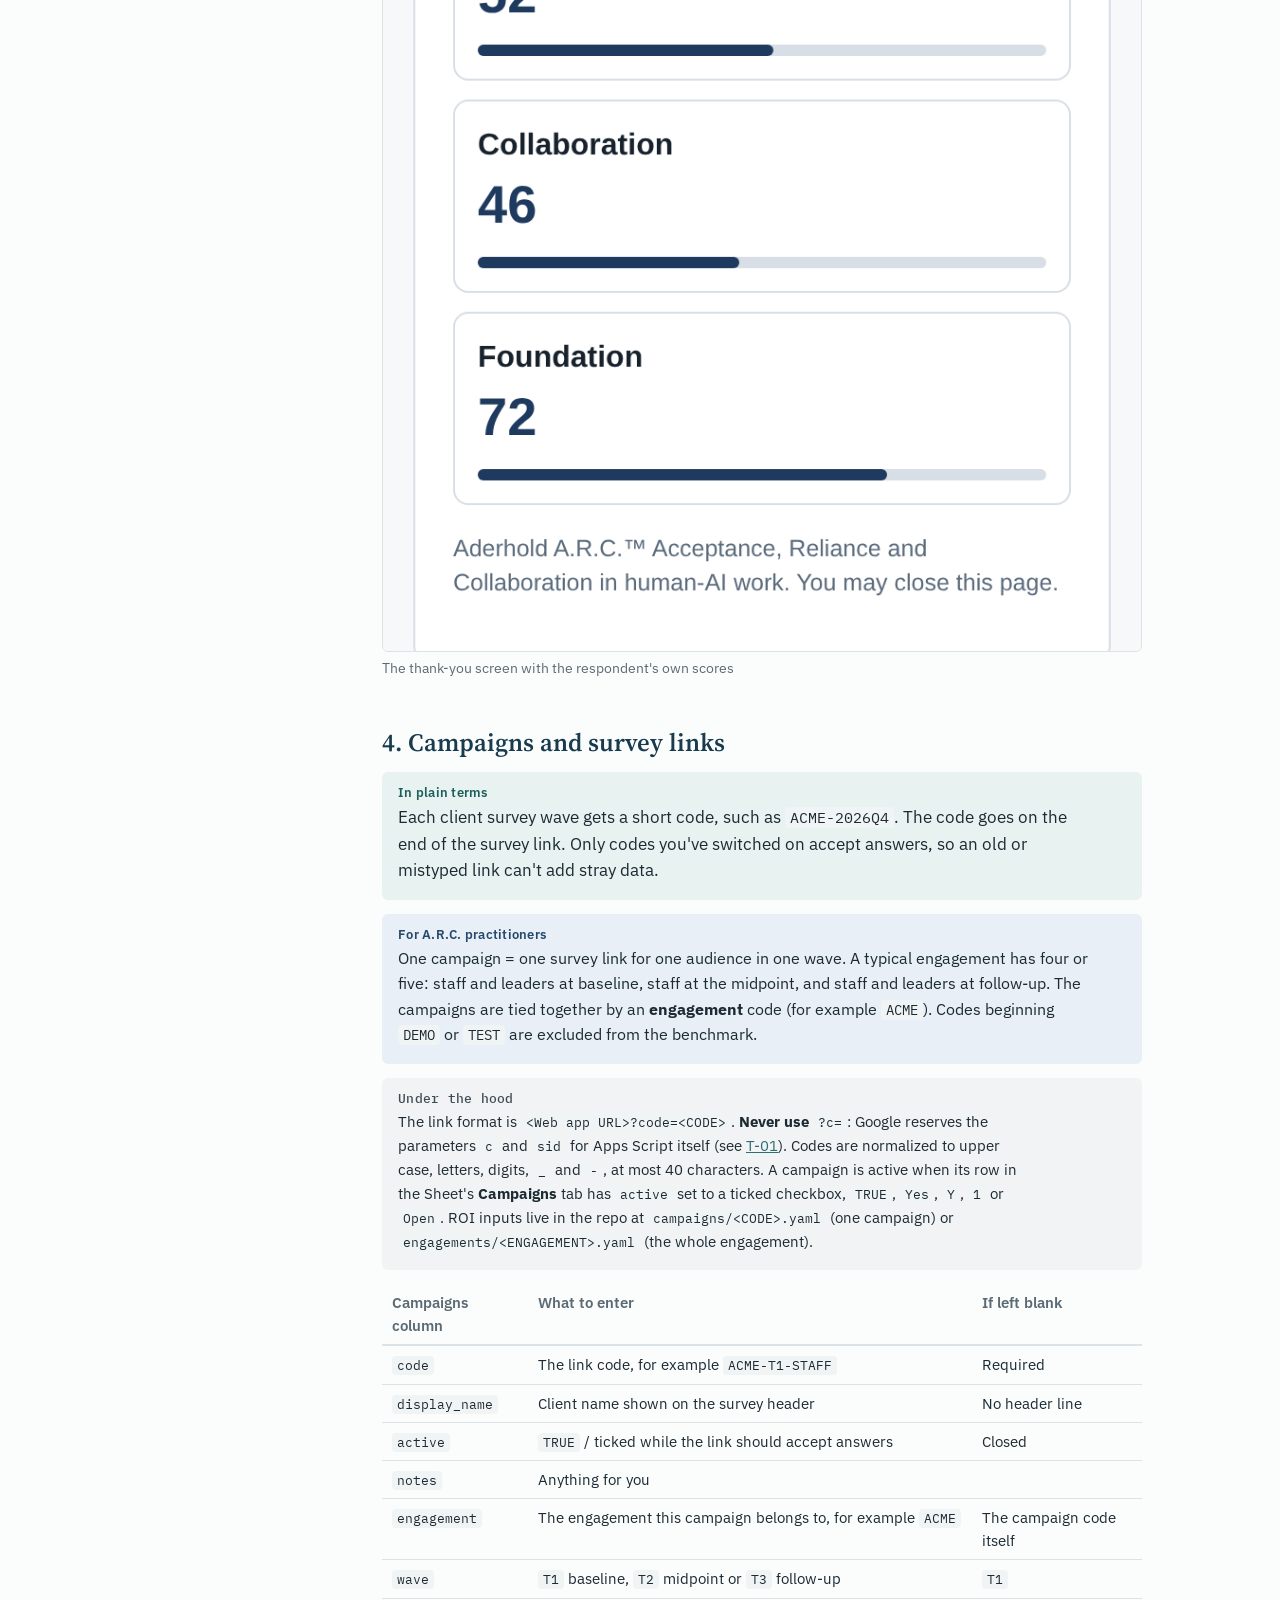
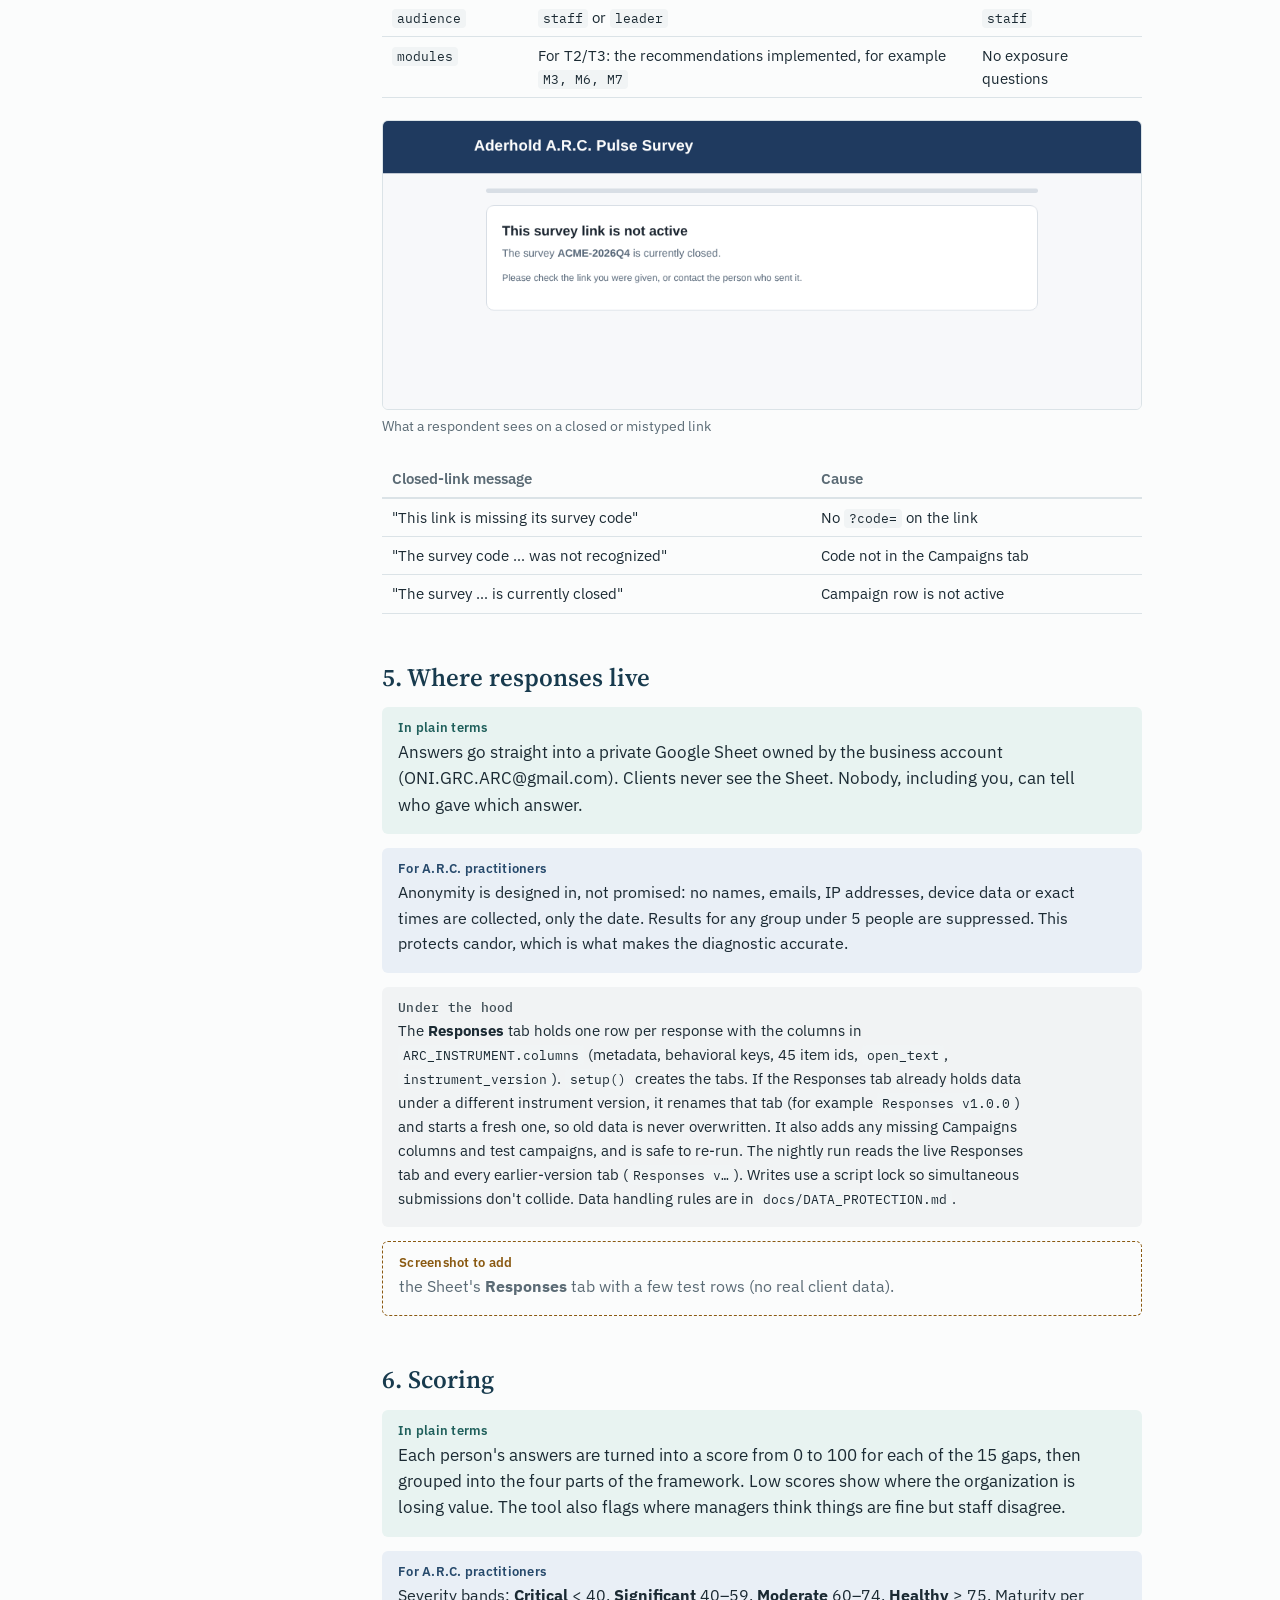
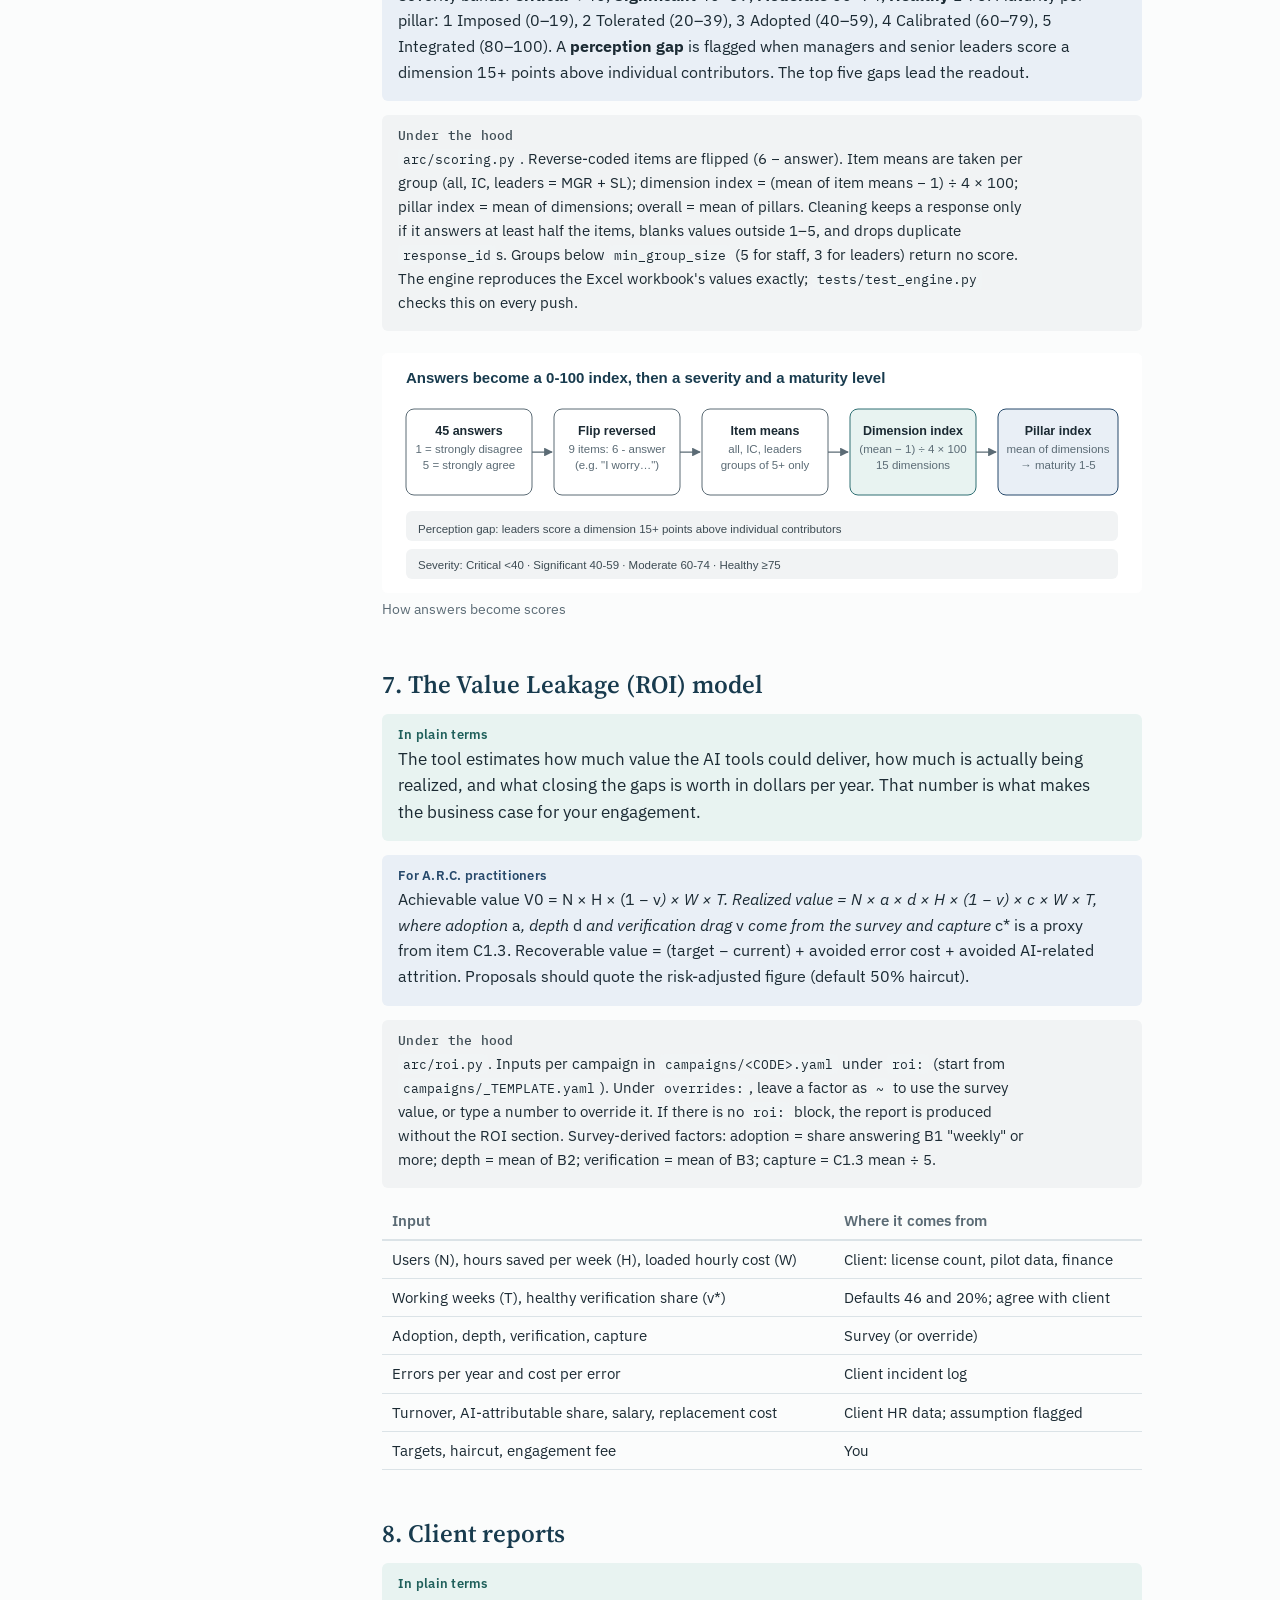
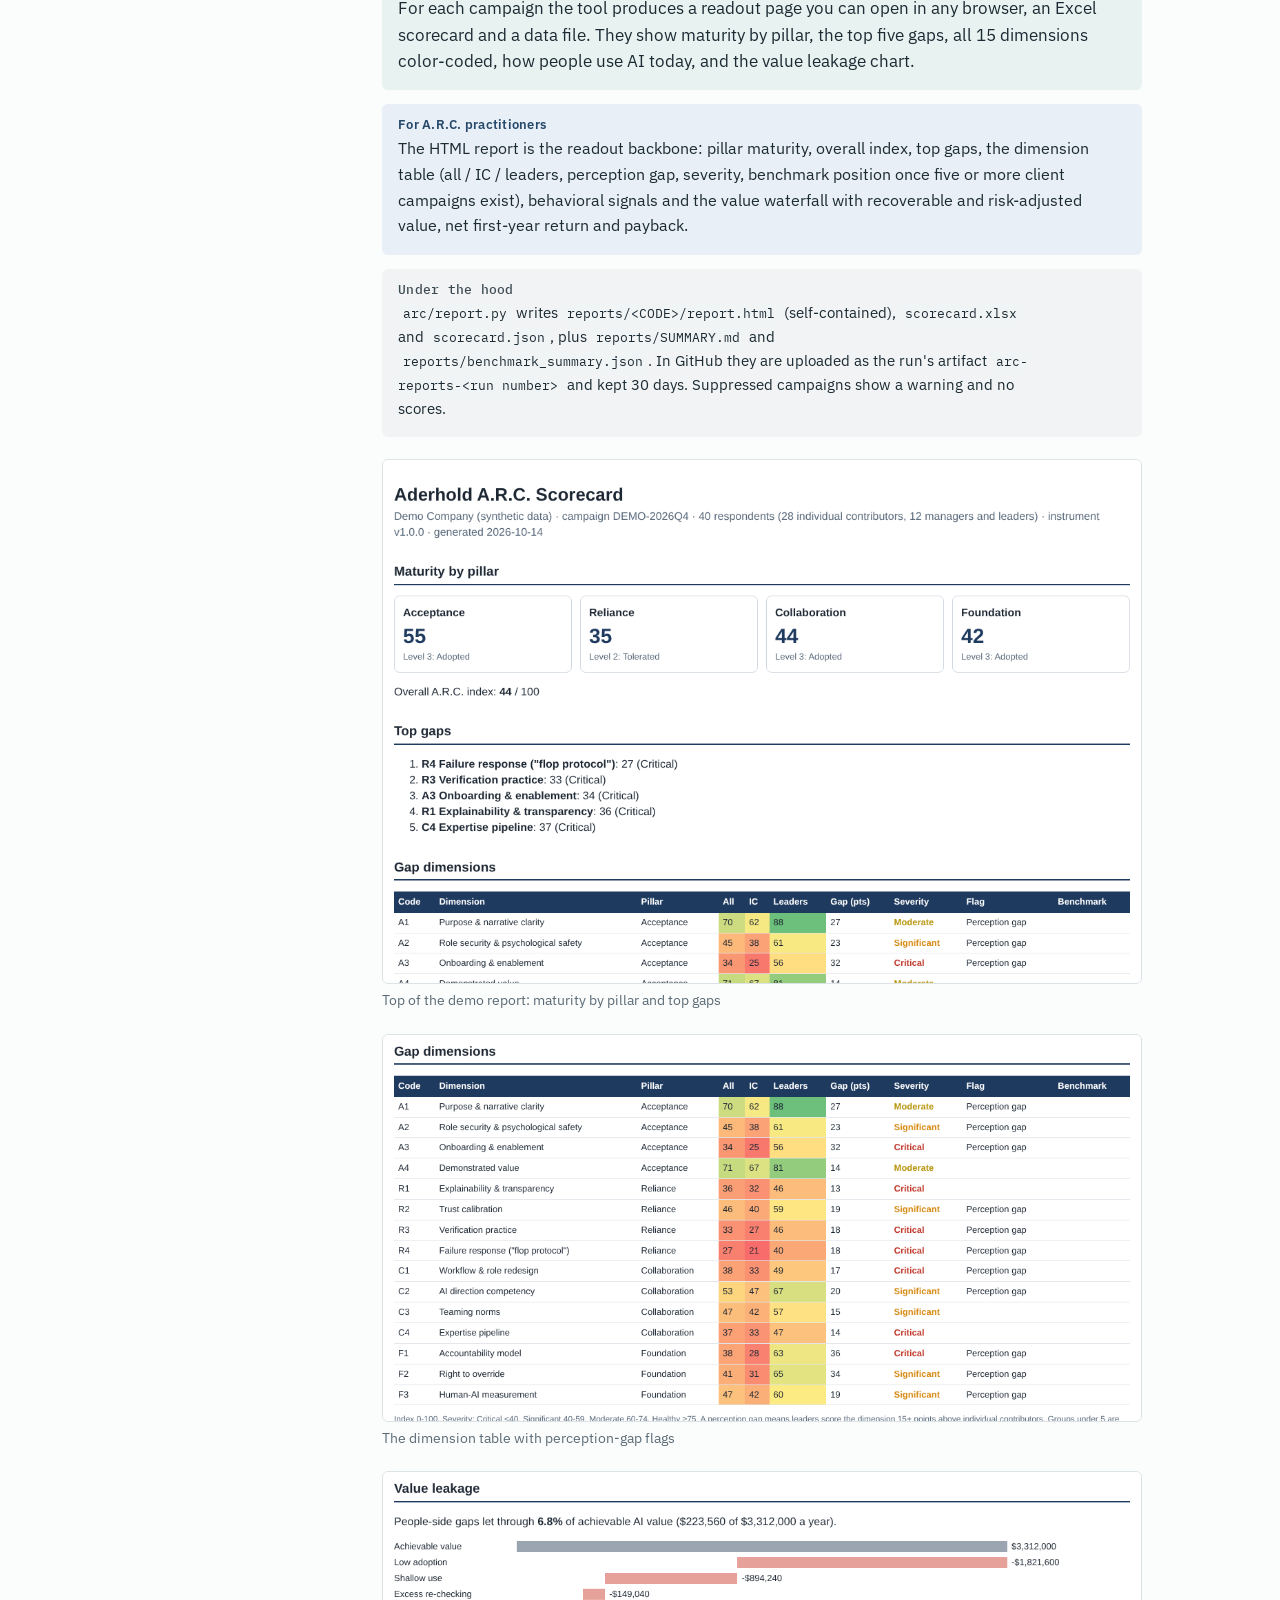
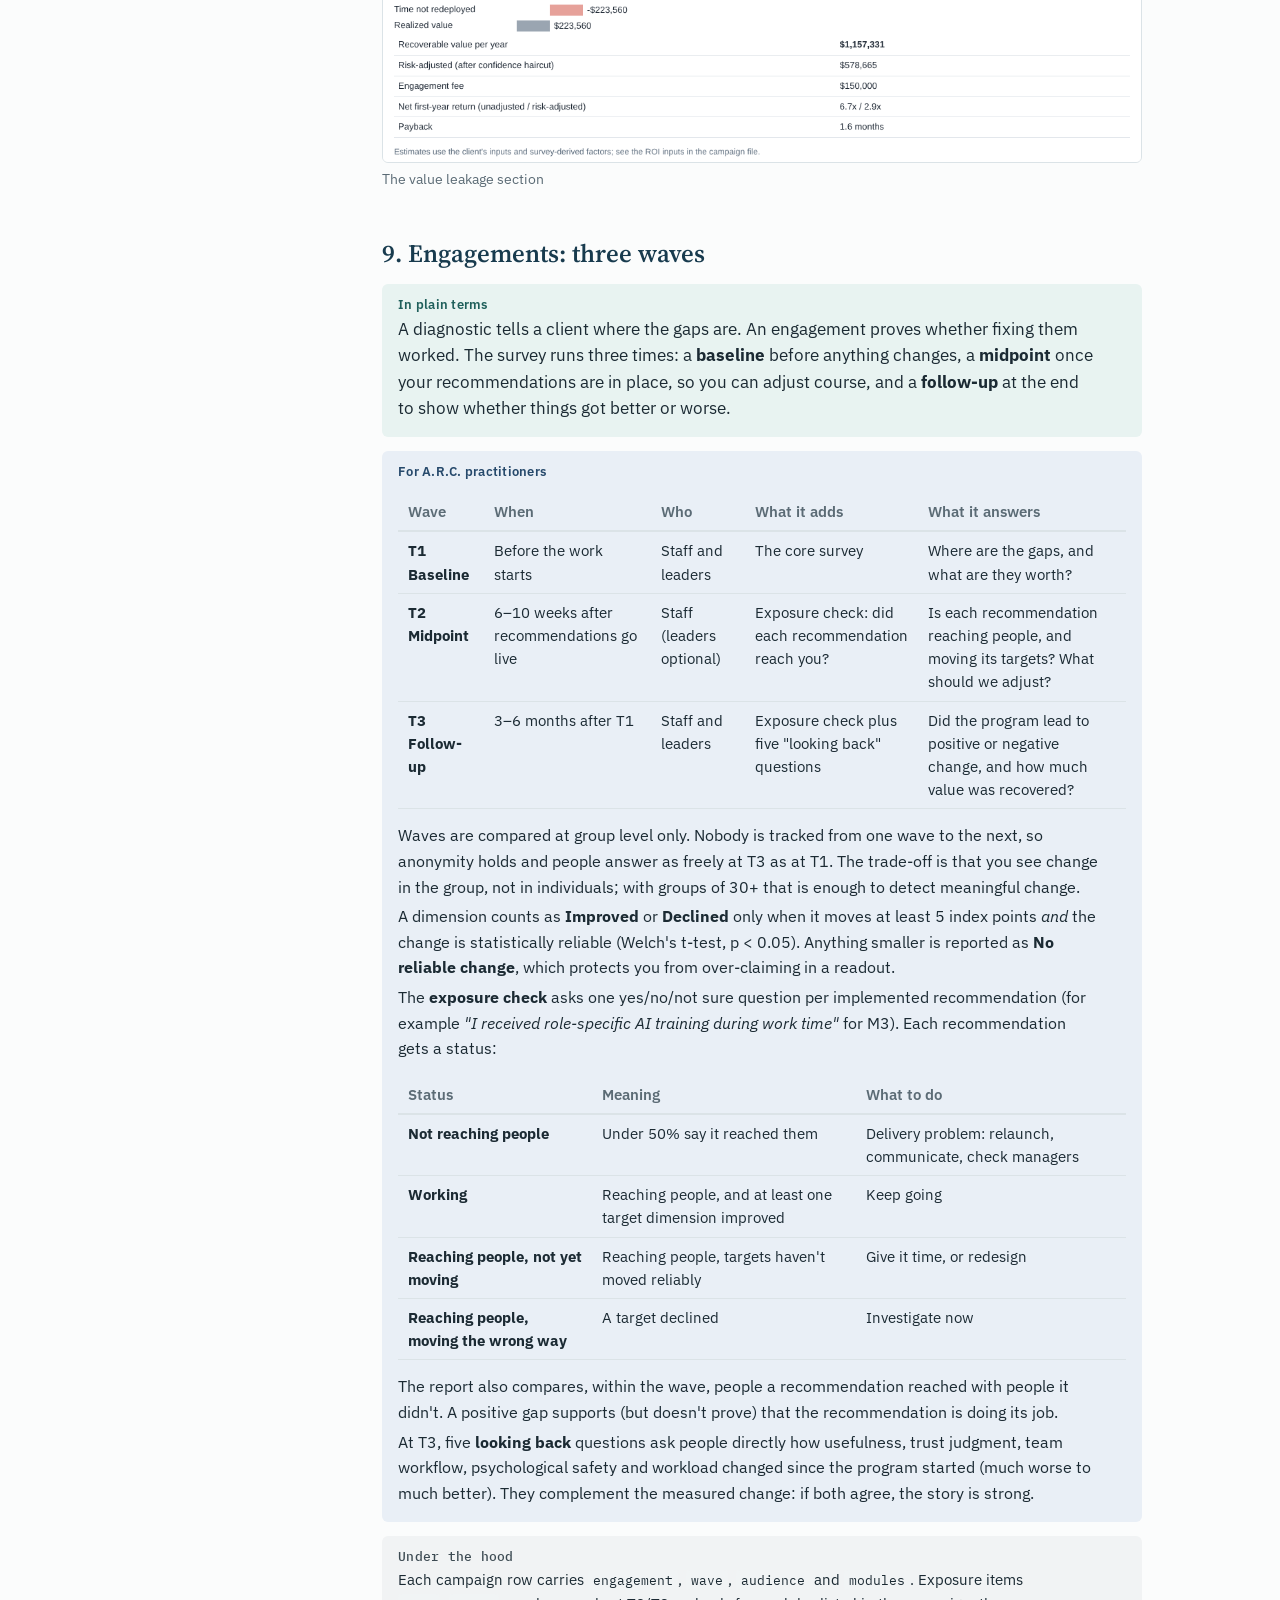
==== commit 01e05236: "Three-wave measurement and leadership survey (instrument v1.1) - T1 baseline, T2 midpoint (exposure " ====
--- a/docs/manual/index.html
+++ b/docs/manual/index.html
@@ -91,10 +91,10 @@
 :root[data-theme="light"] .brand .logo-dark{display:none} :root[data-theme="light"] .brand .logo-light{display:block}
 </style></head><body>
 <div class="wrap">
-<nav class="toc" aria-label="Contents"><p>Contents</p><ol><li><a href="#intro"><b>About this manual</b></a><ol><li><a href="#how-to-read-it">How to read it</a></li><li><a href="#keeping-it-current">Keeping it current</a></li></ol></li><li><a href="#part-1"><b>Product guide</b></a><ol><li><a href="#1-what-the-tool-is">1. What the tool is</a></li><li><a href="#2-the-arc-framework">2. The A.R.C. framework</a></li><li><a href="#3-the-pulse-survey">3. The Pulse Survey</a></li><li><a href="#4-campaigns-and-survey-links">4. Campaigns and survey links</a></li><li><a href="#5-where-responses-live">5. Where responses live</a></li><li><a href="#6-scoring">6. Scoring</a></li><li><a href="#7-the-value-leakage-roi-model">7. The Value Leakage (ROI) model</a></li><li><a href="#8-client-reports">8. Client reports</a></li><li><a href="#9-the-nightly-run">9. The nightly run</a></li><li><a href="#10-benchmark-across-clients">10. Benchmark across clients</a></li><li><a href="#11-validation-statistics">11. Validation statistics</a></li><li><a href="#12-the-excel-workbook">12. The Excel workbook</a></li><li><a href="#13-data-protection">13. Data protection</a></li><li><a href="#14-changing-the-instrument">14. Changing the instrument</a></li><li><a href="#15-boundaries-what-the-tool-will-and-wont-do">15. Boundaries: what the tool will and won't do</a></li><li><a href="#appendix-a-commands">Appendix A: Commands</a></li><li><a href="#appendix-b-workflows">Appendix B: Workflows</a></li><li><a href="#appendix-c-scoring-reference">Appendix C: Scoring reference</a></li><li><a href="#appendix-d-glossary">Appendix D: Glossary</a></li></ol></li><li><a href="#part-2"><b>Training guide</b></a><ol><li><a href="#module-0-the-golden-rules">Module 0: The golden rules</a></li><li><a href="#module-1-set-up-the-survey">Module 1: Set up the survey</a></li><li><a href="#module-2-connect-github-to-the-sheet">Module 2: Connect GitHub to the Sheet</a></li><li><a href="#module-3-run-a-test-campaign">Module 3: Run a test campaign</a></li><li><a href="#module-4-launch-a-client-wave">Module 4: Launch a client wave</a></li><li><a href="#module-5-set-the-roi-inputs-with-the-client">Module 5: Set the ROI inputs with the client</a></li><li><a href="#module-6-read-a-client-report">Module 6: Read a client report</a></li><li><a href="#module-7-deliver-the-readout">Module 7: Deliver the readout</a></li><li><a href="#module-8-close-the-wave-and-re-measure">Module 8: Close the wave and re-measure</a></li><li><a href="#module-9-update-the-survey">Module 9: Update the survey</a></li><li><a href="#module-10-your-weekly-routine">Module 10: Your weekly routine</a></li><li><a href="#appendix-screenshots-to-add">Appendix: screenshots to add</a></li></ol></li><li><a href="#part-3"><b>Troubleshooting guide</b></a><ol><li><a href="#before-anything-else">Before anything else</a></li><li><a href="#survey-link">Survey link</a></li><li><a href="#nightly-run">Nightly run</a></li><li><a href="#reports">Reports</a></li><li><a href="#when-you-need-help">When you need help</a></li></ol></li></ol></nav>
+<nav class="toc" aria-label="Contents"><p>Contents</p><ol><li><a href="#intro"><b>About this manual</b></a><ol><li><a href="#how-to-read-it">How to read it</a></li><li><a href="#keeping-it-current">Keeping it current</a></li></ol></li><li><a href="#part-1"><b>Product guide</b></a><ol><li><a href="#1-what-the-tool-is">1. What the tool is</a></li><li><a href="#2-the-arc-framework">2. The A.R.C. framework</a></li><li><a href="#3-the-pulse-survey">3. The Pulse Survey</a></li><li><a href="#4-campaigns-and-survey-links">4. Campaigns and survey links</a></li><li><a href="#5-where-responses-live">5. Where responses live</a></li><li><a href="#6-scoring">6. Scoring</a></li><li><a href="#7-the-value-leakage-roi-model">7. The Value Leakage (ROI) model</a></li><li><a href="#8-client-reports">8. Client reports</a></li><li><a href="#9-engagements-three-waves">9. Engagements: three waves</a></li><li><a href="#10-the-leadership-survey">10. The leadership survey</a></li><li><a href="#11-the-progress-report">11. The progress report</a></li><li><a href="#12-the-nightly-run">12. The nightly run</a></li><li><a href="#13-benchmark-across-clients">13. Benchmark across clients</a></li><li><a href="#14-validation-statistics">14. Validation statistics</a></li><li><a href="#15-the-excel-workbook">15. The Excel workbook</a></li><li><a href="#16-data-protection">16. Data protection</a></li><li><a href="#17-changing-the-instrument">17. Changing the instrument</a></li><li><a href="#18-boundaries-what-the-tool-will-and-wont-do">18. Boundaries: what the tool will and won't do</a></li><li><a href="#appendix-a-commands">Appendix A: Commands</a></li><li><a href="#appendix-b-workflows">Appendix B: Workflows</a></li><li><a href="#appendix-c-scoring-reference">Appendix C: Scoring reference</a></li><li><a href="#appendix-d-glossary">Appendix D: Glossary</a></li></ol></li><li><a href="#part-2"><b>Training guide</b></a><ol><li><a href="#module-0-the-golden-rules">Module 0: The golden rules</a></li><li><a href="#module-1-set-up-the-survey">Module 1: Set up the survey</a></li><li><a href="#module-2-connect-github-to-the-sheet">Module 2: Connect GitHub to the Sheet</a></li><li><a href="#module-3-run-a-test-campaign">Module 3: Run a test campaign</a></li><li><a href="#module-4-launch-a-client-wave">Module 4: Launch a client wave</a></li><li><a href="#module-5-set-the-roi-inputs-with-the-client">Module 5: Set the ROI inputs with the client</a></li><li><a href="#module-6-read-a-client-report">Module 6: Read a client report</a></li><li><a href="#module-7-deliver-the-readout">Module 7: Deliver the readout</a></li><li><a href="#module-8-run-the-midpoint-and-follow-up">Module 8: Run the midpoint and follow-up</a></li><li><a href="#module-9-update-the-survey">Module 9: Update the survey</a></li><li><a href="#module-10-your-weekly-routine">Module 10: Your weekly routine</a></li><li><a href="#appendix-screenshots-to-add">Appendix: screenshots to add</a></li></ol></li><li><a href="#part-3"><b>Troubleshooting guide</b></a><ol><li><a href="#before-anything-else">Before anything else</a></li><li><a href="#survey-link">Survey link</a></li><li><a href="#nightly-run">Nightly run</a></li><li><a href="#reports">Reports</a></li><li><a href="#waves-and-leadership">Waves and leadership</a></li><li><a href="#when-you-need-help">When you need help</a></li></ol></li></ol></nav>
 <main>
 <header class="cover"><div class="brand"><img class="logo logo-light" src="images/oni-logo-light.png" alt="ONI: The Human Element in AI" width="310" height="146"><img class="logo logo-dark" src="images/oni-logo-dark.png" alt="ONI: The Human Element in AI" width="310" height="146"></div><p class="kicker">Aderhold A.R.C. · an ONI framework · Acceptance · Reliance · Collaboration</p><h1>User manual</h1>
-<p class="meta">Engine version 1.0.0 · Instrument version 1.0.0 · Product guide, training guide and troubleshooting guide</p></header>
+<p class="meta">Engine version 1.1.0 · Instrument version 1.1.0 · Product guide, training guide and troubleshooting guide</p></header>
 <section class="part" id="intro">
 <p>This manual covers Aderhold A.R.C.: the survey, scoring engine and automation that run an A.R.C. Gap Diagnostic from the first survey link to the client readout. It has three parts:</p>
 <div class="tbl"><table>
@@ -129,7 +129,7 @@
 <aside class="layer practice"><span class="layer-label">For A.R.C. practitioners</span><p>the same thing in diagnostic language: dimensions, indexes, severity, value leakage, the research behind it.</p></aside>
 <aside class="layer tech"><span class="layer-label">Under the hood</span><p>the files, commands, workflows and rules involved. Enough to operate or change it.</p></aside>
 <aside class="layer shot"><span class="layer-label">Screenshot to add</span><p>marks a place where a screenshot of a Google or GitHub screen belongs. Those screens sit behind your sign-in, so they can't be captured automatically. The list of slots is in the <a href="#appendix-screenshots-to-add">training guide's appendix</a>.</p></aside>
-<p>Every other picture in this manual comes from the demo campaign, <strong>Demo Company (synthetic data)</strong>, campaign code <code>DEMO-2026Q4</code>. It is the same 40-response data set as the Excel workbook.</p>
+<p>Every other picture in this manual comes from the demo engagement, <strong>Demo Company (synthetic data)</strong>, engagement code <code>DEMO</code>. Its baseline staff campaign, <code>DEMO-2026Q4</code>, is the same 40-response data set as the Excel workbook; the midpoint, follow-up and leadership campaigns are synthetic additions that show the three-wave reports.</p>
 <h2 id="keeping-it-current">Keeping it current</h2>
 <p>This manual lives in the repository (<code>docs/manual/</code>) and is versioned with the engine. Screenshots of the survey and reports are captured from the demo campaign. Update the version line above when you release a new engine or instrument version, and refresh pictures whose screens have changed.</p>
 </section><section class="part" id="part-1"><h1 id="part-1-product-guide" data-part="part-1">Part 1: Product guide</h1>
@@ -248,15 +248,67 @@
 <aside class="layer tech"><span class="layer-label">Under the hood</span><p>Dimensions, pillars and items are defined in <code>instrument/items.yaml</code> under <code>pillars:</code> and <code>dimensions:</code>. The playbook (<em>Aderhold A.R.C. Framework: Practitioner Playbook</em>) carries the full rationale, maturity descriptors and intervention catalog.</p></aside>
 <h2 id="3-the-pulse-survey">3. The Pulse Survey</h2>
 <aside class="layer plain"><span class="layer-label">In plain terms</span><p>A 12-minute anonymous survey on a phone or computer. People agree or disagree with 45 short statements, answer 8 quick questions about how they use AI, and can leave one comment. At the end they see their own scores, which only they can see.</p></aside>
-<aside class="layer practice"><span class="layer-label">For A.R.C. practitioners</span><p>45 Likert items (3 per dimension, 1 = strongly disagree to 5 = strongly agree), 9 of them reverse-coded. Eight behavioral items: use frequency (B1), depth of use (B2), share of saved time spent re-checking (B3), errors reaching output in 90 days (B4), training hours (B5), own-time learning hours (B6), unapproved tools (B7) and role (B8). One open question. Consent to take part is required; consent to include answers in aggregated research is a separate, optional box.</p></aside>
+<aside class="layer practice"><span class="layer-label">For A.R.C. practitioners</span><p>45 Likert items (3 per dimension, 1 = strongly disagree to 5 = strongly agree), 9 of them reverse-coded. Eight behavioral items: use frequency (B1), depth of use (B2), share of saved time spent re-checking (B3), errors reaching output in 90 days (B4), training hours (B5), own-time learning hours (B6), unapproved tools (B7) and role (B8). One open question. Consent to take part is required; consent to include answers in aggregated research is a separate, optional box.</p>
+<p>The survey adapts to the campaign: the <strong>leadership version</strong> rewords the 45 statements about the organization and adds a short leadership section (<a href="#10-the-leadership-survey">§10</a>); <strong>midpoint and follow-up waves</strong> add a few questions about what changed (<a href="#9-engagements-three-waves">§9</a>).</p></aside>
 <aside class="layer tech"><span class="layer-label">Under the hood</span><p>The page is <code>collector/Survey.html</code>, rendered by <code>doGet</code> in <code>collector/Code.gs</code>. Questions come from <code>collector/Items.gs</code>, which is <strong>generated</strong> from <code>instrument/items.yaml</code> by <code>python -m arc build-collector</code>; CI fails if it's out of date. Submissions go through <code>submitResponse()</code>, which rejects inactive campaigns, responses with under half the items answered, a missing role, and bots (a hidden honeypot field). Comments are capped at 1,000 characters and neutralized against spreadsheet formula injection.</p></aside>
 <figure class="fig"><img src="images/survey-intro.png" alt="The survey's welcome and consent screen" loading="lazy"><figcaption>The survey's welcome and consent screen</figcaption></figure>
 <figure class="fig"><img src="images/survey-question.png" alt="A statement on a phone" loading="lazy"><figcaption>A statement on a phone</figcaption></figure>
 <figure class="fig"><img src="images/survey-thanks.png" alt="The thank-you screen with the respondent's own scores" loading="lazy"><figcaption>The thank-you screen with the respondent's own scores</figcaption></figure>
 <h2 id="4-campaigns-and-survey-links">4. Campaigns and survey links</h2>
 <aside class="layer plain"><span class="layer-label">In plain terms</span><p>Each client survey wave gets a short code, such as <code>ACME-2026Q4</code>. The code goes on the end of the survey link. Only codes you've switched on accept answers, so an old or mistyped link can't add stray data.</p></aside>
-<aside class="layer practice"><span class="layer-label">For A.R.C. practitioners</span><p>One campaign = one client wave. Re-measuring a client next quarter is a new campaign (for example <code>ACME-2027Q1</code>), which makes trend comparison straightforward. Codes beginning <code>DEMO</code> or <code>TEST</code> are excluded from the benchmark.</p></aside>
-<aside class="layer tech"><span class="layer-label">Under the hood</span><p>The link format is <code>&lt;Web app URL&gt;?code=&lt;CODE&gt;</code>. <strong>Never use <code>?c=</code></strong>: Google reserves the parameters <code>c</code> and <code>sid</code> for Apps Script itself (see <a href="#t-01-sorry-unable-to-open-the-file-on-every-link-with-a-code">T-01</a>). Codes are normalized to upper case, letters, digits, <code>_</code> and <code>-</code>, at most 40 characters. A campaign is active when its row in the Sheet's <strong>Campaigns</strong> tab has <code>active</code> set to a ticked checkbox, <code>TRUE</code>, <code>Yes</code>, <code>Y</code>, <code>1</code> or <code>Open</code>. ROI inputs live in the repo at <code>campaigns/&lt;CODE&gt;.yaml</code>.</p></aside>
+<aside class="layer practice"><span class="layer-label">For A.R.C. practitioners</span><p>One campaign = one survey link for one audience in one wave. A typical engagement has four or five: staff and leaders at baseline, staff at the midpoint, and staff and leaders at follow-up. The campaigns are tied together by an <strong>engagement</strong> code (for example <code>ACME</code>). Codes beginning <code>DEMO</code> or <code>TEST</code> are excluded from the benchmark.</p></aside>
+<aside class="layer tech"><span class="layer-label">Under the hood</span><p>The link format is <code>&lt;Web app URL&gt;?code=&lt;CODE&gt;</code>. <strong>Never use <code>?c=</code></strong>: Google reserves the parameters <code>c</code> and <code>sid</code> for Apps Script itself (see <a href="#t-01-sorry-unable-to-open-the-file-on-every-link-with-a-code">T-01</a>). Codes are normalized to upper case, letters, digits, <code>_</code> and <code>-</code>, at most 40 characters. A campaign is active when its row in the Sheet's <strong>Campaigns</strong> tab has <code>active</code> set to a ticked checkbox, <code>TRUE</code>, <code>Yes</code>, <code>Y</code>, <code>1</code> or <code>Open</code>. ROI inputs live in the repo at <code>campaigns/&lt;CODE&gt;.yaml</code> (one campaign) or <code>engagements/&lt;ENGAGEMENT&gt;.yaml</code> (the whole engagement).</p></aside>
+<div class="tbl"><table>
+<thead>
+<tr>
+<th>Campaigns column</th>
+<th>What to enter</th>
+<th>If left blank</th>
+</tr>
+</thead>
+<tbody>
+<tr>
+<td><code>code</code></td>
+<td>The link code, for example <code>ACME-T1-STAFF</code></td>
+<td>Required</td>
+</tr>
+<tr>
+<td><code>display_name</code></td>
+<td>Client name shown on the survey header</td>
+<td>No header line</td>
+</tr>
+<tr>
+<td><code>active</code></td>
+<td><code>TRUE</code> / ticked while the link should accept answers</td>
+<td>Closed</td>
+</tr>
+<tr>
+<td><code>notes</code></td>
+<td>Anything for you</td>
+<td></td>
+</tr>
+<tr>
+<td><code>engagement</code></td>
+<td>The engagement this campaign belongs to, for example <code>ACME</code></td>
+<td>The campaign code itself</td>
+</tr>
+<tr>
+<td><code>wave</code></td>
+<td><code>T1</code> baseline, <code>T2</code> midpoint or <code>T3</code> follow-up</td>
+<td><code>T1</code></td>
+</tr>
+<tr>
+<td><code>audience</code></td>
+<td><code>staff</code> or <code>leader</code></td>
+<td><code>staff</code></td>
+</tr>
+<tr>
+<td><code>modules</code></td>
+<td>For T2/T3: the recommendations implemented, for example <code>M3, M6, M7</code></td>
+<td>No exposure questions</td>
+</tr>
+</tbody>
+</table></div>
 <figure class="fig"><img src="images/survey-closed.png" alt="What a respondent sees on a closed or mistyped link" loading="lazy"><figcaption>What a respondent sees on a closed or mistyped link</figcaption></figure>
 <div class="tbl"><table>
 <thead>
@@ -283,12 +335,12 @@
 <h2 id="5-where-responses-live">5. Where responses live</h2>
 <aside class="layer plain"><span class="layer-label">In plain terms</span><p>Answers go straight into a private Google Sheet owned by the business account (ONI.GRC.ARC@gmail.com). Clients never see the Sheet. Nobody, including you, can tell who gave which answer.</p></aside>
 <aside class="layer practice"><span class="layer-label">For A.R.C. practitioners</span><p>Anonymity is designed in, not promised: no names, emails, IP addresses, device data or exact times are collected, only the date. Results for any group under 5 people are suppressed. This protects candor, which is what makes the diagnostic accurate.</p></aside>
-<aside class="layer tech"><span class="layer-label">Under the hood</span><p>The <strong>Responses</strong> tab holds one row per response with the columns in <code>ARC_INSTRUMENT.columns</code> (metadata, behavioral keys, 45 item ids, <code>open_text</code>, <code>instrument_version</code>). <code>setup()</code> creates the tabs and refuses to rewrite a Responses tab that already holds data with different columns. Writes use a script lock so simultaneous submissions don't collide. Data handling rules are in <code>docs/DATA_PROTECTION.md</code>.</p></aside>
+<aside class="layer tech"><span class="layer-label">Under the hood</span><p>The <strong>Responses</strong> tab holds one row per response with the columns in <code>ARC_INSTRUMENT.columns</code> (metadata, behavioral keys, 45 item ids, <code>open_text</code>, <code>instrument_version</code>). <code>setup()</code> creates the tabs. If the Responses tab already holds data under a different instrument version, it renames that tab (for example <code>Responses v1.0.0</code>) and starts a fresh one, so old data is never overwritten. It also adds any missing Campaigns columns and test campaigns, and is safe to re-run. The nightly run reads the live Responses tab and every earlier-version tab (<code>Responses v…</code>). Writes use a script lock so simultaneous submissions don't collide. Data handling rules are in <code>docs/DATA_PROTECTION.md</code>.</p></aside>
 <aside class="layer shot"><span class="layer-label">Screenshot to add</span><p>the Sheet's <strong>Responses</strong> tab with a few test rows (no real client data).</p></aside>
 <h2 id="6-scoring">6. Scoring</h2>
 <aside class="layer plain"><span class="layer-label">In plain terms</span><p>Each person's answers are turned into a score from 0 to 100 for each of the 15 gaps, then grouped into the four parts of the framework. Low scores show where the organization is losing value. The tool also flags where managers think things are fine but staff disagree.</p></aside>
 <aside class="layer practice"><span class="layer-label">For A.R.C. practitioners</span><p>Severity bands: <strong>Critical</strong> &lt; 40, <strong>Significant</strong> 40–59, <strong>Moderate</strong> 60–74, <strong>Healthy</strong> ≥ 75. Maturity per pillar: 1 Imposed (0–19), 2 Tolerated (20–39), 3 Adopted (40–59), 4 Calibrated (60–79), 5 Integrated (80–100). A <strong>perception gap</strong> is flagged when managers and senior leaders score a dimension 15+ points above individual contributors. The top five gaps lead the readout.</p></aside>
-<aside class="layer tech"><span class="layer-label">Under the hood</span><p><code>arc/scoring.py</code>. Reverse-coded items are flipped (6 − answer). Item means are taken per group (all, IC, leaders = MGR + SL); dimension index = (mean of item means − 1) ÷ 4 × 100; pillar index = mean of dimensions; overall = mean of pillars. Cleaning keeps a response only if it answers at least half the items, blanks values outside 1–5, and drops duplicate <code>response_id</code>s. Groups below <code>min_group_size</code> (5) return no score. The engine reproduces the Excel workbook's values exactly; <code>tests/test_engine.py</code> checks this on every push.</p></aside>
+<aside class="layer tech"><span class="layer-label">Under the hood</span><p><code>arc/scoring.py</code>. Reverse-coded items are flipped (6 − answer). Item means are taken per group (all, IC, leaders = MGR + SL); dimension index = (mean of item means − 1) ÷ 4 × 100; pillar index = mean of dimensions; overall = mean of pillars. Cleaning keeps a response only if it answers at least half the items, blanks values outside 1–5, and drops duplicate <code>response_id</code>s. Groups below <code>min_group_size</code> (5 for staff, 3 for leaders) return no score. The engine reproduces the Excel workbook's values exactly; <code>tests/test_engine.py</code> checks this on every push.</p></aside>
 <figure class="fig wide"><img src="images/scoring-flow.svg" alt="How answers become scores" loading="lazy"><figcaption>How answers become scores</figcaption></figure>
 <h2 id="7-the-value-leakage-roi-model">7. The Value Leakage (ROI) model</h2>
 <aside class="layer plain"><span class="layer-label">In plain terms</span><p>The tool estimates how much value the AI tools could deliver, how much is actually being realized, and what closing the gaps is worth in dollars per year. That number is what makes the business case for your engagement.</p></aside>
@@ -335,32 +387,132 @@
 <figure class="fig"><img src="images/report-top.png" alt="Top of the demo report: maturity by pillar and top gaps" loading="lazy"><figcaption>Top of the demo report: maturity by pillar and top gaps</figcaption></figure>
 <figure class="fig"><img src="images/report-dimensions.png" alt="The dimension table with perception-gap flags" loading="lazy"><figcaption>The dimension table with perception-gap flags</figcaption></figure>
 <figure class="fig"><img src="images/report-leakage.png" alt="The value leakage section" loading="lazy"><figcaption>The value leakage section</figcaption></figure>
-<h2 id="9-the-nightly-run">9. The nightly run</h2>
+<h2 id="9-engagements-three-waves">9. Engagements: three waves</h2>
+<aside class="layer plain"><span class="layer-label">In plain terms</span><p>A diagnostic tells a client where the gaps are. An engagement proves whether fixing them worked. The survey runs three times: a <strong>baseline</strong> before anything changes, a <strong>midpoint</strong> once your recommendations are in place, so you can adjust course, and a <strong>follow-up</strong> at the end to show whether things got better or worse.</p></aside>
+<aside class="layer practice"><span class="layer-label">For A.R.C. practitioners</span><div class="tbl"><table>
+<thead>
+<tr>
+<th>Wave</th>
+<th>When</th>
+<th>Who</th>
+<th>What it adds</th>
+<th>What it answers</th>
+</tr>
+</thead>
+<tbody>
+<tr>
+<td><strong>T1 Baseline</strong></td>
+<td>Before the work starts</td>
+<td>Staff and leaders</td>
+<td>The core survey</td>
+<td>Where are the gaps, and what are they worth?</td>
+</tr>
+<tr>
+<td><strong>T2 Midpoint</strong></td>
+<td>6–10 weeks after recommendations go live</td>
+<td>Staff (leaders optional)</td>
+<td>Exposure check: did each recommendation reach you?</td>
+<td>Is each recommendation reaching people, and moving its targets? What should we adjust?</td>
+</tr>
+<tr>
+<td><strong>T3 Follow-up</strong></td>
+<td>3–6 months after T1</td>
+<td>Staff and leaders</td>
+<td>Exposure check plus five "looking back" questions</td>
+<td>Did the program lead to positive or negative change, and how much value was recovered?</td>
+</tr>
+</tbody>
+</table></div>
+<p>Waves are compared at group level only. Nobody is tracked from one wave to the next, so anonymity holds and people answer as freely at T3 as at T1. The trade-off is that you see change in the group, not in individuals; with groups of 30+ that is enough to detect meaningful change.</p>
+<p>A dimension counts as <strong>Improved</strong> or <strong>Declined</strong> only when it moves at least 5 index points <em>and</em> the change is statistically reliable (Welch's t-test, p &lt; 0.05). Anything smaller is reported as <strong>No reliable change</strong>, which protects you from over-claiming in a readout.</p>
+<p>The <strong>exposure check</strong> asks one yes/no/not sure question per implemented recommendation (for example <em>"I received role-specific AI training during work time"</em> for M3). Each recommendation gets a status:</p>
+<div class="tbl"><table>
+<thead>
+<tr>
+<th>Status</th>
+<th>Meaning</th>
+<th>What to do</th>
+</tr>
+</thead>
+<tbody>
+<tr>
+<td><strong>Not reaching people</strong></td>
+<td>Under 50% say it reached them</td>
+<td>Delivery problem: relaunch, communicate, check managers</td>
+</tr>
+<tr>
+<td><strong>Working</strong></td>
+<td>Reaching people, and at least one target dimension improved</td>
+<td>Keep going</td>
+</tr>
+<tr>
+<td><strong>Reaching people, not yet moving</strong></td>
+<td>Reaching people, targets haven't moved reliably</td>
+<td>Give it time, or redesign</td>
+</tr>
+<tr>
+<td><strong>Reaching people, moving the wrong way</strong></td>
+<td>A target declined</td>
+<td>Investigate now</td>
+</tr>
+</tbody>
+</table></div>
+<p>The report also compares, within the wave, people a recommendation reached with people it didn't. A positive gap supports (but doesn't prove) that the recommendation is doing its job.</p>
+<p>At T3, five <strong>looking back</strong> questions ask people directly how usefulness, trust judgment, team workflow, psychological safety and workload changed since the program started (much worse to much better). They complement the measured change: if both agree, the story is strong.</p></aside>
+<aside class="layer tech"><span class="layer-label">Under the hood</span><p>Each campaign row carries <code>engagement</code>, <code>wave</code>, <code>audience</code> and <code>modules</code>. Exposure items <code>X.M1</code>–<code>X.M12</code> are shown only at T2/T3 and only for modules listed in the campaign; they are stored as 1 (yes), 0 (no) or blank (not sure). The change items <code>P1</code>–<code>P5</code> (−2 to +2) are shown only at T3. Rules live in <code>instrument/items.yaml</code> under <code>change_rules:</code> (<code>min_points: 5</code>, <code>alpha: 0.05</code>, <code>exposure_reach_threshold: 0.5</code>, <code>leader_staff_gap_points: 15</code>) and the analysis in <code>arc/waves.py</code>. Each module's target dimensions are listed under <code>exposure:</code> in the same file.</p></aside>
+<figure class="fig"><img src="images/survey-exposure.png" alt="Answering the exposure check at the midpoint" loading="lazy"><figcaption>Answering the exposure check at the midpoint</figcaption></figure>
+<figure class="fig"><img src="images/survey-change.png" alt="The &quot;looking back&quot; questions at follow-up" loading="lazy"><figcaption>The &quot;looking back&quot; questions at follow-up</figcaption></figure>
+<h2 id="10-the-leadership-survey">10. The leadership survey</h2>
+<aside class="layer plain"><span class="layer-label">In plain terms</span><p>Leaders get their own version of the survey. It covers the same topics, worded from a leader's point of view (for example <em>"Our people would say leadership has clearly explained why we are adopting AI"</em> instead of <em>"Leadership has clearly explained why our organization is adopting AI"</em>), plus a few questions only leaders are asked about strategy, funding and expectations. Putting the two side by side shows where leaders think something is solved and staff disagree.</p></aside>
+<aside class="layer practice"><span class="layer-label">For A.R.C. practitioners</span><p>Same 45 statements, reworded about the organization, and the same behavioral questions (role is recorded as <em>Leader</em>). The leadership section adds six statements (written AI strategy with measurable goals; knowing the expected return; willingness to change blame policy for AI errors; willingness to protect the right to override AI; training funding; leaders modeling good AI use) and an expected payback question. The open question asks what worries them most about AI.</p>
+<p>The <strong>leader-vs-staff gap</strong> is leader index minus staff index per dimension. A gap of +15 or more is flagged <em>Leaders see it better</em>; −15 or less <em>Leaders see it worse</em>. This is a stronger version of the perception gap in the staff survey, which compares managers inside the staff sample with individual contributors.</p>
+<p>Leadership groups are small, so leader results are shown at <strong>3 or more</strong> responses (staff stay at 5). Tell leaders this in the invitation, and review leader comments with particular care before quoting any.</p></aside>
+<aside class="layer tech"><span class="layer-label">Under the hood</span><p>A campaign with <code>audience</code> = <code>leader</code> serves the leader wording (<code>leader_text</code> in <code>items.yaml</code>) and the <code>leadership:</code> items <code>L1</code>–<code>L7</code>. <code>scoring.leader_min_group_size: 3</code>. Leader campaigns are never included in the cross-client benchmark or the validation statistics, because the wording differs.</p></aside>
+<h2 id="11-the-progress-report">11. The progress report</h2>
+<aside class="layer plain"><span class="layer-label">In plain terms</span><p>As soon as an engagement has more than one survey (for example staff and leaders at baseline, or a baseline and a midpoint), the tool produces a <strong>progress report</strong> alongside the usual campaign reports. It shows, on one page, what changed, whether each recommendation is working, how leaders and staff compare, and how much value was recovered.</p></aside>
+<aside class="layer practice"><span class="layer-label">For A.R.C. practitioners</span><p>Sections, in order:</p>
+<ol>
+<li><strong>Who answered</strong>: responses by wave and audience</li>
+<li><strong>Maturity by pillar, wave by wave</strong>, with the change since baseline</li>
+<li><strong>Change by dimension</strong>, baseline to latest wave, with the status for each dimension (and a column for the change since the midpoint)</li>
+<li><strong>Midpoint / follow-up check</strong>: one row per implemented recommendation, with reach, target movement, exposed-vs-not difference and status</li>
+<li><strong>Leaders vs. staff</strong> for each wave where both groups are reportable</li>
+<li><strong>What staff say changed</strong> (T3)</li>
+<li><strong>Value recovered</strong>: realized annual value at each wave against baseline, using survey factors only, so the waves are comparable</li>
+</ol>
+<p>Use the midpoint report to adjust: relaunch anything <em>Not reaching people</em>, and rethink anything <em>Reaching people, not yet moving</em>. Use the follow-up report for the close-out readout and the case study.</p></aside>
+<aside class="layer tech"><span class="layer-label">Under the hood</span><p><code>python -m arc run</code> writes <code>reports/ENGAGEMENT-&lt;ENGAGEMENT&gt;/engagement.html</code> and <code>engagement.json</code> for every engagement with two or more wave/audience groups; <code>reports/SUMMARY.md</code> gains an engagement table. ROI inputs come from <code>engagements/&lt;ENGAGEMENT&gt;.yaml</code> (start from <code>engagements/_TEMPLATE.yaml</code>), or, if that file doesn't exist, from the campaign file of the engagement's baseline staff campaign. Value recovered ignores <code>overrides:</code> so each wave is measured the same way. Single campaigns still get their own report; a leader campaign's report shows only a Leaders column.</p></aside>
+<figure class="fig"><img src="images/eng-top.png" alt="Top of the demo progress report" loading="lazy"><figcaption>Top of the demo progress report</figcaption></figure>
+<figure class="fig"><img src="images/eng-change.png" alt="Change by dimension, baseline to follow-up" loading="lazy"><figcaption>Change by dimension, baseline to follow-up</figcaption></figure>
+<figure class="fig"><img src="images/eng-exposure.png" alt="The midpoint check: M7 isn't reaching people yet" loading="lazy"><figcaption>The midpoint check: M7 isn't reaching people yet</figcaption></figure>
+<figure class="fig"><img src="images/eng-leaders.png" alt="Leaders vs. staff at baseline" loading="lazy"><figcaption>Leaders vs. staff at baseline</figcaption></figure>
+<figure class="fig"><img src="images/eng-value.png" alt="Value recovered by wave" loading="lazy"><figcaption>Value recovered by wave</figcaption></figure>
+<h2 id="12-the-nightly-run">12. The nightly run</h2>
 <aside class="layer plain"><span class="layer-label">In plain terms</span><p>Every night GitHub reads the Sheet, scores every campaign, and makes fresh reports. You can also run it any time with one button.</p></aside>
 <aside class="layer practice"><span class="layer-label">For A.R.C. practitioners</span><p>Turnaround is next morning by default, or minutes on demand during a readout week. Each run's summary lists every campaign, its response count, whether it's suppressed and its overall index.</p></aside>
 <aside class="layer tech"><span class="layer-label">Under the hood</span><p><code>.github/workflows/nightly.yml</code>, scheduled <code>17 10 * * *</code> (03:17 Pacific daylight time) and runnable from <strong>Actions → Nightly scoring → Run workflow</strong>, optionally for one campaign. Steps: install, check secrets (skips with a warning if <code>ARC_SHEET_ID</code> or <code>GOOGLE_SERVICE_ACCOUNT</code> are missing), score (<code>python -m arc run --source sheets</code>), upload reports, then commit <code>benchmark/summary.json</code>. The commit step rebases and retries, and warns instead of failing if it can't push. Runners are pinned to <code>ubuntu-24.04</code>.</p></aside>
 <aside class="layer shot"><span class="layer-label">Screenshot to add</span><p><strong>Actions → Nightly scoring</strong> run summary listing the campaigns.</p></aside>
-<h2 id="10-benchmark-across-clients">10. Benchmark across clients</h2>
+<h2 id="13-benchmark-across-clients">13. Benchmark across clients</h2>
 <aside class="layer plain"><span class="layer-label">In plain terms</span><p>As you run more clients, the tool builds a comparison: where a client sits against others on each gap. It uses only group-level scores, never individual answers.</p></aside>
-<aside class="layer practice"><span class="layer-label">For A.R.C. practitioners</span><p>Each non-suppressed client campaign contributes its dimension and pillar indexes. The benchmark reports count, mean, quartiles and median. Reports show a client's position (bottom quartile to top quartile) once five or more client campaigns exist. Over time this database is your strongest competitive asset.</p></aside>
+<aside class="layer practice"><span class="layer-label">For A.R.C. practitioners</span><p>Each non-suppressed client <strong>staff baseline (T1)</strong> campaign contributes its dimension and pillar indexes, so every client is compared at the same point with the same wording. The benchmark reports count, mean, quartiles and median. Reports show a client's position (bottom quartile to top quartile) once five or more client campaigns exist. Over time this database is your strongest competitive asset.</p></aside>
 <aside class="layer tech"><span class="layer-label">Under the hood</span><p><code>arc/benchmark.py</code> writes <code>benchmark/summary.json</code>. Campaigns starting <code>DEMO</code> or <code>TEST</code> are excluded. The nightly run commits the file to the repo, and a copy goes in each reports artifact.</p></aside>
-<h2 id="11-validation-statistics">11. Validation statistics</h2>
+<h2 id="14-validation-statistics">14. Validation statistics</h2>
 <aside class="layer plain"><span class="layer-label">In plain terms</span><p>To call the survey "validated", you need statistics showing it measures what it claims. The tool calculates these automatically as consented responses build up, so validation happens as a by-product of client work.</p></aside>
 <aside class="layer practice"><span class="layer-label">For A.R.C. practitioners</span><p>Cronbach's alpha per dimension (target ≥ 0.70) with corrected item-total correlations (items under 0.30 flagged) and alpha-if-deleted, after 30 consented responses. Horn's parallel analysis and an exploratory factor analysis (principal-axis factoring, varimax) after 200 complete consented responses, with a structure-match rate: the share of items loading with their own dimension. Publishing these results is a strong sales asset; check IRB requirements first.</p></aside>
-<aside class="layer tech"><span class="layer-label">Under the hood</span><p><code>arc/psychometrics.py</code>, numpy only. Only respondents who ticked the research box (<code>consent_research = 1</code>) are pooled, and <code>DEMO</code> and <code>TEST</code> campaigns are excluded. Results are written into <code>benchmark/summary.json</code> under <code>reliability</code> and <code>structure</code>.</p></aside>
-<h2 id="12-the-excel-workbook">12. The Excel workbook</h2>
+<aside class="layer tech"><span class="layer-label">Under the hood</span><p><code>arc/psychometrics.py</code>, numpy only. Only staff respondents who ticked the research box (<code>consent_research = 1</code>) are pooled, and <code>DEMO</code> and <code>TEST</code> campaigns are excluded. Results are written into <code>benchmark/summary.json</code> under <code>reliability</code> and <code>structure</code>.</p></aside>
+<h2 id="15-the-excel-workbook">15. The Excel workbook</h2>
 <aside class="layer plain"><span class="layer-label">In plain terms</span><p>An offline Excel version of the scoring and ROI model, for workshops and for clients who send you their own survey export.</p></aside>
-<aside class="layer practice"><span class="layer-label">For A.R.C. practitioners</span><p>Same scoring rules and ROI formulas as the engine, with blue input cells and yellow assumptions. Useful for live ROI conversations: change an input and the value leakage updates on the spot.</p></aside>
+<aside class="layer practice"><span class="layer-label">For A.R.C. practitioners</span><p>Same scoring rules and ROI formulas as the engine, with blue input cells and yellow assumptions. It covers a single staff baseline; wave comparisons and the leadership survey are in the engine's reports only. Useful for live ROI conversations: change an input and the value leakage updates on the spot.</p></aside>
 <aside class="layer tech"><span class="layer-label">Under the hood</span><p><code>ARC_Diagnostic_and_ROI_Workbook.xlsx</code> (delivered separately). Paste responses into the <strong>Responses</strong> tab in the column order shown there. The engine and workbook produce identical results on the demo data.</p></aside>
-<h2 id="13-data-protection">13. Data protection</h2>
+<h2 id="16-data-protection">16. Data protection</h2>
 <aside class="layer plain"><span class="layer-label">In plain terms</span><p>Clients' people answer honestly only if they trust the anonymity. The tool collects nothing that identifies anyone, hides small groups, and never puts individual answers in GitHub.</p></aside>
 <aside class="layer practice"><span class="layer-label">For A.R.C. practitioners</span><p>Contracts should cover purpose limitation, the anonymity rules, retention (raw responses deleted 12 months after the final readout unless agreed otherwise) and consent to include anonymized aggregates in the benchmark. Review comments before quoting any, and remove identifying details.</p></aside>
 <aside class="layer tech"><span class="layer-label">Under the hood</span><p>See <code>docs/DATA_PROTECTION.md</code>. <code>.gitignore</code> blocks <code>reports/</code>, data files other than <code>data/demo/</code>, <code>.env</code> files and credential JSON. The service account has Viewer access to one Sheet and read-only Sheets scope.</p></aside>
-<h2 id="14-changing-the-instrument">14. Changing the instrument</h2>
+<h2 id="17-changing-the-instrument">17. Changing the instrument</h2>
 <aside class="layer plain"><span class="layer-label">In plain terms</span><p>You can change the survey's wording or add questions, but changes must be deliberate, versioned, and kept comparable with past results.</p></aside>
-<aside class="layer practice"><span class="layer-label">For A.R.C. practitioners</span><p>Don't change item ids or meanings once responses exist, or benchmarks stop being comparable. Any change bumps the instrument version and starts a new Responses tab.</p></aside>
-<aside class="layer tech"><span class="layer-label">Under the hood</span><p>Edit <code>instrument/items.yaml</code>, bump <code>instrument.version</code>, run <code>python -m arc build-collector</code>, run the tests, and commit. Then rename the Sheet's Responses tab (for example <code>Responses v1.0.0</code>), paste the new <code>Items.gs</code> into Apps Script, run <code>setup()</code>, and deploy a new version. See <a href="#module-9-update-the-survey">Module 9</a>.</p></aside>
-<h2 id="15-boundaries-what-the-tool-will-and-wont-do">15. Boundaries: what the tool will and won't do</h2>
+<aside class="layer practice"><span class="layer-label">For A.R.C. practitioners</span><p>Don't change item ids or meanings once responses exist, or benchmarks stop being comparable. Any change bumps the instrument version and starts a new Responses tab. Avoid changing the instrument in the middle of an engagement: T1 and T3 must use the same statements to be comparable.</p></aside>
+<aside class="layer tech"><span class="layer-label">Under the hood</span><p>Edit <code>instrument/items.yaml</code>, bump <code>instrument.version</code>, run <code>python -m arc build-collector</code>, run the tests, and commit. Then paste the new <code>Items.gs</code> (and any changed <code>Code.gs</code> or <code>Survey.html</code>) into Apps Script, run <code>setup()</code>, which moves the old responses to a tab named after their version, and deploy a new version. See <a href="#module-9-update-the-survey">Module 9</a>.</p></aside>
+<h2 id="18-boundaries-what-the-tool-will-and-wont-do">18. Boundaries: what the tool will and won't do</h2>
 <div class="tbl"><table>
 <thead>
 <tr>
@@ -374,6 +526,10 @@
 <td>Prove causation or guarantee ROI</td>
 </tr>
 <tr>
+<td>Show whether gaps closed between waves, and which recommendations reached people</td>
+<td>Track any individual between waves</td>
+</tr>
+<tr>
 <td>Flag where leaders and staff see things differently</td>
 <td>Identify individuals, or let you</td>
 </tr>
@@ -425,6 +581,14 @@
 <td><code>python -m pytest -q</code></td>
 <td>Run the tests</td>
 </tr>
+<tr>
+<td><code>node tests/collector.test.js</code></td>
+<td>Test the Apps Script logic against a fake Sheet</td>
+</tr>
+<tr>
+<td><code>python tools/make_demo.py</code></td>
+<td>Regenerate the synthetic demo engagement</td>
+</tr>
 </tbody>
 </table></div>
 <p><strong>Apps Script functions</strong> (choose in the function menu, then <strong>Run</strong>):</p>
@@ -438,11 +602,11 @@
 <tbody>
 <tr>
 <td><code>setup</code></td>
-<td>Create the Responses and Campaigns tabs and header row; safe to re-run</td>
+<td>Create or upgrade the Responses and Campaigns tabs, keep old-version responses in a renamed tab, add the test campaigns; safe to re-run</td>
 </tr>
 <tr>
 <td><code>checkSetup</code></td>
-<td>Log tabs, campaign codes, active status and deployment notes</td>
+<td>Log tabs, each campaign's code, active status, engagement, wave, audience and modules, and deployment notes</td>
 </tr>
 </tbody>
 </table></div>
@@ -461,13 +625,13 @@
 <td>CI</td>
 <td><code>ci.yml</code></td>
 <td>Every push and pull request</td>
-<td>Tests, checks <code>Items.gs</code> is in sync, runs the demo end to end</td>
+<td>Tests (engine and Apps Script), checks <code>Items.gs</code> is in sync, runs the demo end to end</td>
 </tr>
 <tr>
 <td>Nightly scoring</td>
 <td><code>nightly.yml</code></td>
 <td>Daily 03:17 Pacific, or <strong>Run workflow</strong></td>
-<td>Reads the Sheet, scores, uploads reports, commits the benchmark</td>
+<td>Reads the Sheet, scores campaigns and engagements, uploads reports, commits the benchmark</td>
 </tr>
 </tbody>
 </table></div>
@@ -506,7 +670,19 @@
 </tr>
 <tr>
 <td>Minimum group size</td>
-<td>5</td>
+<td>5 staff · 3 leaders</td>
+</tr>
+<tr>
+<td>Improved / Declined</td>
+<td>±5 index points or more <strong>and</strong> p &lt; 0.05 (Welch's t-test)</td>
+</tr>
+<tr>
+<td>Leader-vs-staff flag</td>
+<td>Leader − staff ≥ 15 or ≤ −15 points</td>
+</tr>
+<tr>
+<td>Recommendation not reaching people</td>
+<td>Under 50% answer yes</td>
 </tr>
 <tr>
 <td>Response counted</td>
@@ -532,8 +708,32 @@
 </thead>
 <tbody>
 <tr>
-<td>Campaign / wave</td>
-<td>One client survey round, identified by a code such as <code>ACME-2026Q4</code></td>
+<td>Campaign</td>
+<td>One survey link for one audience in one wave, identified by a code such as <code>ACME-T1-STAFF</code></td>
+</tr>
+<tr>
+<td>Engagement</td>
+<td>One client program, grouping its campaigns across waves and audiences</td>
+</tr>
+<tr>
+<td>Wave</td>
+<td>T1 Baseline, T2 Midpoint or T3 Follow-up</td>
+</tr>
+<tr>
+<td>Audience</td>
+<td>Staff or leader; leaders get the leadership version of the survey</td>
+</tr>
+<tr>
+<td>Exposure check</td>
+<td>T2/T3 questions asking whether each implemented recommendation reached the respondent</td>
+</tr>
+<tr>
+<td>Leader-vs-staff gap</td>
+<td>Leader index minus staff index for a dimension</td>
+</tr>
+<tr>
+<td>No reliable change</td>
+<td>A move under 5 points, or one that isn't statistically reliable</td>
 </tr>
 <tr>
 <td>Dimension</td>
@@ -613,7 +813,7 @@
 <li><a href="#module-5-set-the-roi-inputs-with-the-client">Set the ROI inputs with the client</a></li>
 <li><a href="#module-6-read-a-client-report">Read a client report</a></li>
 <li><a href="#module-7-deliver-the-readout">Deliver the readout</a></li>
-<li><a href="#module-8-close-the-wave-and-re-measure">Close the wave and re-measure</a></li>
+<li><a href="#module-8-run-the-midpoint-and-follow-up">Run the midpoint and follow-up</a></li>
 <li><a href="#module-9-update-the-survey">Update the survey</a></li>
 <li><a href="#module-10-your-weekly-routine">Your weekly routine</a></li>
 </ol>
@@ -656,7 +856,7 @@
 </ol>
 <p><strong>Check it worked:</strong></p>
 <ul>
-<li>The Sheet now has <strong>Responses</strong> and <strong>Campaigns</strong> tabs, with <code>TEST-0001</code> active in Campaigns.</li>
+<li>The Sheet now has <strong>Responses</strong> and <strong>Campaigns</strong> tabs. Campaigns lists four active test campaigns: <code>TEST-0001</code> (staff baseline), <code>TEST-LEAD</code> (leadership), <code>TEST-T2</code> (midpoint) and <code>TEST-T3</code> (follow-up).</li>
 <li>In a private/incognito window, <code>&lt;Web app URL&gt;?code=TEST-0001</code> shows the welcome screen.</li>
 </ul>
 <h2 id="module-2-connect-github-to-the-sheet">Module 2: Connect GitHub to the Sheet</h2>
@@ -688,15 +888,66 @@
 <li><strong>Give TEST-0001 ROI inputs</strong> (optional). In GitHub, copy <code>campaigns/_TEMPLATE.yaml</code> to <code>campaigns/TEST-0001.yaml</code> (<strong>Add file → Create new file</strong>, paste, edit <code>client:</code>) and commit.</li>
 <li><strong>Run the workflow.</strong> <strong>Actions → Nightly scoring → Run workflow</strong>, optionally entering <code>TEST-0001</code> as the campaign.</li>
 <li><strong>Download the report.</strong> Open the run, scroll to <strong>Artifacts</strong>, and download <code>arc-reports-…</code>. Open <code>TEST-0001/report.html</code>.</li>
+<li>
+<p><strong>Try the other survey versions.</strong> Open each link once and check what's different:</p>
+<ul>
+<li><code>?code=TEST-LEAD</code>: the leadership version. No role question, statements are about the organization, and there's a <em>Your leadership view</em> page.</li>
+<li><code>?code=TEST-T2</code>: the midpoint. A <em>What has changed for you</em> page asks about M3, M6 and M7.</li>
+<li><code>?code=TEST-T3</code>: the follow-up. The same page plus <em>Looking back</em>.</li>
+</ul>
+</li>
+<li>
+<p><strong>See a progress report</strong> (optional). Submit 3+ responses on <code>TEST-LEAD</code> and 5+ on <code>TEST-T3</code>, then re-run the workflow. The artifact now has <code>ENGAGEMENT-TEST/engagement.html</code>.</p>
+</li>
 </ol>
 <p><strong>Check it worked:</strong> the report shows pillar maturity, top gaps and all 15 dimensions with IC and leaders columns filled. With fewer than 5 responses it says <em>suppressed</em>, which is correct.</p>
 <h2 id="module-4-launch-a-client-wave">Module 4: Launch a client wave</h2>
-<p><strong>Goal:</strong> a live, client-specific survey link.</p>
+<p><strong>Goal:</strong> live baseline (T1) links for the client's staff and leaders.</p>
 <ol>
-<li><strong>Pick a code:</strong> client short name plus period, for example <code>ACME-2026Q4</code>.</li>
-<li><strong>Activate it.</strong> In the Sheet's <strong>Campaigns</strong> tab add a row: <code>code</code> <code>ACME-2026Q4</code>, <code>display_name</code> <code>Acme</code> (shown on the survey header), <code>active</code> <code>TRUE</code>.</li>
-<li><strong>Create the campaign file.</strong> In GitHub, create <code>campaigns/ACME-2026Q4.yaml</code> from <code>_TEMPLATE.yaml</code> with the client name and survey dates. ROI inputs can wait for Module 5.</li>
-<li><strong>Test the link</strong> in a private window: <code>&lt;Web app URL&gt;?code=ACME-2026Q4</code>. The header shows <em>For Acme</em>.</li>
+<li><strong>Pick an engagement code and campaign codes:</strong> the client's short name for the engagement (<code>ACME</code>), and one campaign per audience and wave, for example <code>ACME-T1-STAFF</code> and <code>ACME-T1-LEAD</code>.</li>
+<li>
+<p><strong>Activate them.</strong> In the Sheet's <strong>Campaigns</strong> tab add a row for each:</p>
+<div class="tbl"><table>
+<thead>
+<tr>
+<th>code</th>
+<th>display_name</th>
+<th>active</th>
+<th>notes</th>
+<th>engagement</th>
+<th>wave</th>
+<th>audience</th>
+<th>modules</th>
+</tr>
+</thead>
+<tbody>
+<tr>
+<td><code>ACME-T1-STAFF</code></td>
+<td>Acme</td>
+<td>TRUE</td>
+<td></td>
+<td>ACME</td>
+<td>T1</td>
+<td>staff</td>
+<td></td>
+</tr>
+<tr>
+<td><code>ACME-T1-LEAD</code></td>
+<td>Acme</td>
+<td>TRUE</td>
+<td></td>
+<td>ACME</td>
+<td>T1</td>
+<td>leader</td>
+<td></td>
+</tr>
+</tbody>
+</table></div>
+</li>
+<li>
+<p><strong>Create the engagement file.</strong> In GitHub, copy <code>engagements/_TEMPLATE.yaml</code> to <code>engagements/ACME.yaml</code> and fill in the client name and wave dates. ROI inputs can wait for Module 5.</p>
+</li>
+<li><strong>Test both links</strong> in a private window: <code>&lt;Web app URL&gt;?code=ACME-T1-STAFF</code> and <code>?code=ACME-T1-LEAD</code>. The header shows <em>For Acme</em>; the leader link opens on <em>Leadership view</em>.</li>
 <li>
 <p><strong>Send it through the sponsor.</strong> The client's executive sponsor sends the link, not you. Suggested message:</p>
 <blockquote>
@@ -704,18 +955,19 @@
 </blockquote>
 </li>
 <li>
-<p><strong>Plan for response rate.</strong> Aim for 60%+ of AI-affected staff, with a reminder from the sponsor at the halfway point.</p>
+<p><strong>Send the leader link separately</strong>, to directors and above (or whoever owns AI decisions). Tell them their results are reported only as a group of 3 or more, and ask them not to put identifying details in comments.</p>
 </li>
+<li><strong>Plan for response rate.</strong> Aim for 60%+ of AI-affected staff, with a reminder from the sponsor at the halfway point.</li>
 </ol>
 <h2 id="module-5-set-the-roi-inputs-with-the-client">Module 5: Set the ROI inputs with the client</h2>
 <p><strong>Goal:</strong> a value estimate the client's finance team will accept.</p>
 <ol>
 <li><strong>Gather the client numbers:</strong> licensed users, loaded hourly cost, AI tool cost, expected hours saved per week (from their pilot or vendor), material AI errors per year and their typical cost, voluntary turnover and average salary.</li>
 <li><strong>Agree the assumptions</strong> out loud: healthy verification share (default 20%), the AI-attributable share of turnover (default 10%), targets and the confidence haircut (default 50%).</li>
-<li><strong>Edit <code>campaigns/&lt;CODE&gt;.yaml</code></strong> under <code>roi:</code>. Leave the four <code>overrides:</code> as <code>~</code> so the survey supplies adoption, depth, verification and capture; override only with better data, such as license telemetry for adoption.</li>
+<li><strong>Edit <code>engagements/&lt;ENGAGEMENT&gt;.yaml</code></strong> (or <code>campaigns/&lt;CODE&gt;.yaml</code> for a one-off diagnostic) under <code>roi:</code>. Leave the four <code>overrides:</code> as <code>~</code> so the survey supplies adoption, depth, verification and capture; override only with better data, such as license telemetry for adoption.</li>
 <li><strong>Re-run</strong> the workflow for that campaign.</li>
 </ol>
-<aside class="layer practice"><span class="layer-label">For A.R.C. practitioners</span><p>use the client's own numbers wherever they exist. A defensible conservative estimate beats a large one; the re-measure in Module 8 is what proves value.</p></aside>
+<aside class="layer practice"><span class="layer-label">For A.R.C. practitioners</span><p>use the client's own numbers wherever they exist. A defensible conservative estimate beats a large one; the follow-up in Module 8 is what proves value.</p></aside>
 <h2 id="module-6-read-a-client-report">Module 6: Read a client report</h2>
 <p><strong>Goal:</strong> know what the report is telling you before you present it.</p>
 <ol>
@@ -724,29 +976,73 @@
 <li><strong>Scan the Flag column.</strong> Every <em>Perception gap</em> is a conversation: leaders believe something is solved that staff say isn't. These land hard in readouts; present them as a shared blind spot, not blame.</li>
 <li><strong>Check the behavioral signals.</strong> Under 5 training hours and high own-time learning together confirm an onboarding deficit (A3). High re-checking with low R4 points to a trust collapse after errors.</li>
 <li><strong>Read the value waterfall.</strong> The biggest red bar is where the money is. Early rollouts lose most at adoption and depth; mature ones at re-checking and capture.</li>
+<li><strong>Open the leadership report</strong> (<code>ACME-T1-LEAD/report.html</code>) and, once both exist, the progress report (<code>ENGAGEMENT-ACME/engagement.html</code>). Its <em>Leaders vs. staff</em> table is the sharpest evidence in the readout: a +15 <em>Leaders see it better</em> on F1 (blame) or A3 (onboarding) is a common, important finding.</li>
 </ol>
 <figure class="fig"><img src="images/report-dimensions.png" alt="Reading the dimension table" loading="lazy"><figcaption>Reading the dimension table</figcaption></figure>
 <h2 id="module-7-deliver-the-readout">Module 7: Deliver the readout</h2>
 <p><strong>Goal:</strong> a decision on next steps.</p>
 <ol>
-<li><strong>Structure (45–60 minutes):</strong> the headline (pillar maturity and value at stake) · top gaps with the evidence · perception gaps · recommended interventions · 90-day roadmap · decision.</li>
+<li><strong>Structure (45–60 minutes):</strong> the headline (pillar maturity and value at stake) · top gaps with the evidence · leader-vs-staff and perception gaps · recommended interventions · 90-day roadmap with the midpoint and follow-up dates · decision.</li>
 <li><strong>Map gaps to interventions</strong> using the playbook's catalog. For example: A3 → M3 Role-Based Onboarding; R3/R4 → M6 Proportionate Verification and M7 the flop protocol; F1/F2 → M11 Governance for Leaders; C2 → M8 the AI Direction Ladder.</li>
 <li><strong>Quote the risk-adjusted value</strong> and the engagement fee side by side.</li>
+<li><strong>Agree the measurement plan:</strong> which recommendations (modules) will be implemented, when they go live, and the T2 and T3 dates. The modules you agree here go in the <code>modules</code> column at T2 and T3.</li>
 <li><strong>Share the report</strong> as the HTML file or the Excel scorecard. Never share the Sheet or comments that could identify anyone.</li>
 </ol>
-<h2 id="module-8-close-the-wave-and-re-measure">Module 8: Close the wave and re-measure</h2>
-<p><strong>Goal:</strong> proof that the work moved the numbers.</p>
+<h2 id="module-8-run-the-midpoint-and-follow-up">Module 8: Run the midpoint and follow-up</h2>
+<p><strong>Goal:</strong> adjust the program while it runs, then prove whether it worked.</p>
+<aside class="layer plain"><span class="layer-label">In plain terms</span><p>the midpoint asks "is it working, and what should we change?" The follow-up asks "did it work?" Both use the same survey as the baseline, plus a few questions about what changed.</p></aside>
 <ol>
-<li><strong>Close the wave:</strong> set <code>active</code> to <code>FALSE</code> in the Campaigns tab. The link then shows "currently closed".</li>
-<li><strong>Keep the final report:</strong> download the artifact and file it with the client's engagement records; artifacts expire after 30 days.</li>
-<li><strong>Re-measure 3–6 months later</strong> with a new code (<code>ACME-2027Q1</code>) and the same population. Compare indexes, and put the realized-value change into the case study.</li>
-</ol>
+<li><strong>Close the baseline:</strong> set <code>active</code> to <code>FALSE</code> on the T1 rows. The links then show "currently closed". Download and file the baseline reports; artifacts expire after 30 days.</li>
+<li>
+<p><strong>Midpoint (T2), 6–10 weeks after the recommendations go live.</strong> Add a row, listing the modules actually implemented:</p>
+<div class="tbl"><table>
+<thead>
+<tr>
+<th>code</th>
+<th>display_name</th>
+<th>active</th>
+<th>engagement</th>
+<th>wave</th>
+<th>audience</th>
+<th>modules</th>
+</tr>
+</thead>
+<tbody>
+<tr>
+<td><code>ACME-T2-STAFF</code></td>
+<td>Acme</td>
+<td>TRUE</td>
+<td>ACME</td>
+<td>T2</td>
+<td>staff</td>
+<td>M3, M6, M7, M11</td>
+</tr>
+</tbody>
+</table></div>
+<p>A leader midpoint is optional; add <code>ACME-T2-LEAD</code> the same way if leaders' views are moving fast.</p>
+</li>
+<li>
+<p><strong>Read the midpoint check</strong> in the progress report. For each recommendation: <em>Not reaching people</em> means fix delivery (relaunch, manager briefings, schedule time); <em>Reaching people, not yet moving</em> means give it time or redesign it. Agree the adjustments with the sponsor and note them in the engagement file.</p>
+</li>
+<li><strong>Follow-up (T3), 3–6 months after T1.</strong> Add <code>ACME-T3-STAFF</code> and <code>ACME-T3-LEAD</code> with wave <code>T3</code> and the same modules (plus any added after the midpoint). Use the same population as the baseline.</li>
+<li><strong>Read the change by dimension.</strong> Report <em>Improved</em> and <em>Declined</em> as they are, and <em>No reliable change</em> as "no measurable change yet". A decline is a finding, not a failure: name it and propose a fix.</li>
+<li><strong>Close out:</strong> set every row to <code>FALSE</code>, download the final progress report, and put the value recovered and the dimension changes into the case study.</li>
+</ol>
+<p><strong>Check it worked:</strong> the progress report shows a <em>Change by dimension</em> table for T1 to T3 and a check table for each wave with modules.</p>
 <h2 id="module-9-update-the-survey">Module 9: Update the survey</h2>
 <p><strong>Goal:</strong> a change to the Apps Script code or the questions, live without breaking anything.</p>
 <ol>
 <li><strong>Code-only change</strong> (for example a fix to <code>Code.gs</code> or <code>Survey.html</code>): paste the new file into Apps Script, <strong>Save</strong>, then <strong>Deploy → Manage deployments → pencil → Version: New version → Deploy</strong>. The URL stays the same.</li>
-<li><strong>Question change:</strong> follow <a href="#14-changing-the-instrument">Product guide §14</a>. In short: edit <code>items.yaml</code>, bump the version, <code>build-collector</code>, rename the old Responses tab, paste the new <code>Items.gs</code>, run <code>setup</code>, and deploy a new version.</li>
-</ol>
+<li><strong>Question change:</strong> follow <a href="#17-changing-the-instrument">Product guide §17</a>. In short: edit <code>items.yaml</code>, bump the version, <code>build-collector</code>, paste the new <code>Items.gs</code>, run <code>setup</code> (it moves old responses to their own tab), and deploy a new version.</li>
+</ol>
+<p><strong>Upgrading from v1.0 to v1.1 (three waves and the leadership survey):</strong></p>
+<ol>
+<li>In Apps Script, replace the contents of <code>Code.gs</code>, <code>Items</code> and <code>Survey</code> with the current files from the repository's <code>collector/</code> folder. <strong>Save.</strong></li>
+<li>Run <strong>setup</strong>. It renames the existing Responses tab to <code>Responses v1.0.0</code>, creates a new Responses tab, adds the <code>engagement</code>, <code>wave</code>, <code>audience</code> and <code>modules</code> columns to Campaigns, and adds the three new test campaigns. Existing campaign rows keep working: blank columns mean a staff baseline.</li>
+<li><strong>Deploy → Manage deployments → pencil → Version: New version → Deploy.</strong> The URL stays the same.</li>
+<li>Test <code>?code=TEST-LEAD</code>, <code>?code=TEST-T2</code> and <code>?code=TEST-T3</code> in a private window.</li>
+</ol>
+<p>The nightly run reads the new Responses tab and any earlier-version tabs, so responses collected under v1.0 are still scored, as staff baseline responses.</p>
 <p><strong>Check it worked:</strong> open a test link in a private window and confirm the change.</p>
 <h2 id="module-10-your-weekly-routine">Module 10: Your weekly routine</h2>
 <div class="tbl"><table>
@@ -820,6 +1116,11 @@
 <td>6</td>
 <td>Apps Script <strong>Execution log</strong> after <code>checkSetup</code></td>
 <td><code>g-checksetup.png</code></td>
+</tr>
+<tr>
+<td>7</td>
+<td>The Sheet's <strong>Campaigns</strong> tab with the eight columns and the test campaigns</td>
+<td><code>g-campaigns.png</code></td>
 </tr>
 </tbody>
 </table></div>
@@ -880,8 +1181,8 @@
 <td><a href="#t-08-google-hasnt-verified-this-app">T-08</a></td>
 </tr>
 <tr>
-<td><code>setup</code> says the Responses tab has different columns</td>
-<td><a href="#t-09-setup-refuses-different-columns">T-09</a></td>
+<td>A new tab <code>Responses v1.0.0</code> appeared after <code>setup</code></td>
+<td><a href="#t-09-setup-renamed-the-responses-tab">T-09</a></td>
 </tr>
 <tr>
 <td>Respondent sees "Please answer at least half…" or "Please select your role"</td>
@@ -896,7 +1197,7 @@
 <td><a href="#t-12-the-run-cant-read-the-sheet">T-12</a></td>
 </tr>
 <tr>
-<td>"Sheet has columns the instrument does not define"</td>
+<td>"Tab … has columns the instrument does not define"</td>
 <td><a href="#t-13-unknown-sheet-columns">T-13</a></td>
 </tr>
 <tr>
@@ -926,6 +1227,26 @@
 <tr>
 <td>Artifacts are gone</td>
 <td><a href="#t-20-artifacts-expired">T-20</a></td>
+</tr>
+<tr>
+<td>Leader results show <em>n&lt;3</em> or <em>suppressed</em></td>
+<td><a href="#t-21-leader-results-suppressed">T-21</a></td>
+</tr>
+<tr>
+<td>The midpoint or follow-up survey has no <em>What has changed</em> page</td>
+<td><a href="#t-22-no-exposure-questions">T-22</a></td>
+</tr>
+<tr>
+<td>No progress report, or a wave is missing from it</td>
+<td><a href="#t-23-no-progress-report">T-23</a></td>
+</tr>
+<tr>
+<td>Scores went up, but the report says <em>No reliable change</em></td>
+<td><a href="#t-24-no-reliable-change">T-24</a></td>
+</tr>
+<tr>
+<td>A leader link shows the staff survey (or the reverse)</td>
+<td><a href="#t-25-wrong-survey-version">T-25</a></td>
 </tr>
 </tbody>
 </table></div>
@@ -968,10 +1289,10 @@
 <p><strong>What you see:</strong> a warning when you run <code>setup</code> or deploy for the first time.</p>
 <p><strong>Why:</strong> it's your own unpublished script. Respondents never see this.</p>
 <p><strong>Fix:</strong> <strong>Advanced → Go to (project name) (unsafe) → Allow</strong>. The script asks only for access to this one spreadsheet.</p>
-<h3 id="t-09-setup-refuses-different-columns">T-09: setup refuses: different columns</h3>
-<p><strong>What you see:</strong> <em>Responses tab already has data with different columns.</em></p>
-<p><strong>Why:</strong> the instrument changed while old responses exist. Mixing versions would corrupt scoring.</p>
-<p><strong>Fix:</strong> rename the existing tab (for example <code>Responses v1.0.0</code>) and run <code>setup</code> again.</p>
+<h3 id="t-09-setup-renamed-the-responses-tab">T-09: setup renamed the Responses tab</h3>
+<p><strong>What you see:</strong> after running <code>setup</code>, a tab such as <code>Responses v1.0.0</code> holds your earlier answers and a new, empty <strong>Responses</strong> tab has appeared. The log says <em>Previous responses kept in tab …</em></p>
+<p><strong>Why:</strong> the instrument version changed (for example the v1.1 upgrade). Mixing column layouts in one tab would corrupt scoring, so <code>setup</code> keeps the old rows in their own tab.</p>
+<p><strong>Fix:</strong> none needed. Don't rename or delete the old tab: the nightly run reads it too. Make sure you deployed a new version afterwards (<a href="#t-07-changes-dont-appear">T-07</a>).</p>
 <h3 id="t-10-a-respondent-cant-submit">T-10: A respondent can't submit</h3>
 <p><strong>What you see:</strong> <em>Please answer at least half of the statements</em> or <em>Please select your role.</em></p>
 <p><strong>Why:</strong> responses with too little data can't be scored, and role drives the leaders vs. IC comparison.</p>
@@ -991,8 +1312,8 @@
 <li>Re-paste <code>GOOGLE_SERVICE_ACCOUNT</code> with the whole file, from <code>{</code> to <code>}</code>.</li>
 </ol>
 <h3 id="t-13-unknown-sheet-columns">T-13: Unknown Sheet columns</h3>
-<p><strong>What you see:</strong> <em>Sheet has columns the instrument does not define.</em></p>
-<p><strong>Why:</strong> someone added or renamed a column in the Responses tab, or the Sheet is on a newer instrument than the repo.</p>
+<p><strong>What you see:</strong> <em>Tab '…' has columns the instrument does not define.</em></p>
+<p><strong>Why:</strong> someone added or renamed a column in a Responses tab, or the Sheet is on a newer instrument than the repo. Another tab whose name starts <code>Responses v</code> is also read, so don't use that name for anything else.</p>
 <p><strong>Fix:</strong> undo the column change in the Sheet, or update <code>instrument/items.yaml</code> in the repo to match the deployed version.</p>
 <h3 id="t-14-the-benchmark-commit-fails">T-14: The benchmark commit fails</h3>
 <p><strong>What you see:</strong> the run is red at <em>Commit refreshed benchmark</em>, though scoring and reports succeeded. <strong>(Seen in the pilot.)</strong></p>
@@ -1005,7 +1326,7 @@
 <h3 id="t-16-suppressed-or-n5">T-16: Suppressed or n&lt;5</h3>
 <p><strong>What you see:</strong> <em>Fewer than 5 responses: results suppressed</em>, or <em>n&lt;5</em> in the IC or Leaders columns. <strong>(Seen in the pilot.)</strong></p>
 <p><strong>Why:</strong> the anonymity rule working as designed.</p>
-<p><strong>Fix:</strong> collect more responses. For leaders vs. IC comparisons, each group needs 5 or more.</p>
+<p><strong>Fix:</strong> collect more responses. For leaders vs. IC comparisons, each group needs 5 or more. For the leadership survey, see <a href="#t-21-leader-results-suppressed">T-21</a>.</p>
 <h3 id="t-17-no-value-leakage-section">T-17: No Value leakage section</h3>
 <p><strong>What you see:</strong> the report has scores but no ROI section, or the run log says <em>ROI skipped</em>.</p>
 <p><strong>Why:</strong> there is no <code>campaigns/&lt;CODE&gt;.yaml</code> with a <code>roi:</code> block, or a factor has neither a survey value nor an override.</p>
@@ -1022,6 +1343,27 @@
 <p><strong>What you see:</strong> an old run's <strong>Artifacts</strong> section is empty.</p>
 <p><strong>Why:</strong> reports are kept 30 days, deliberately.</p>
 <p><strong>Fix:</strong> re-run the workflow for that campaign; reports rebuild from the Sheet. Download and file final reports at the end of each wave.</p>
+<h2 id="waves-and-leadership">Waves and leadership</h2>
+<h3 id="t-21-leader-results-suppressed">T-21: Leader results suppressed</h3>
+<p><strong>What you see:</strong> a leader campaign report says <em>suppressed</em>, or the progress report has no <em>Leaders vs. staff</em> section.</p>
+<p><strong>Why:</strong> fewer than 3 leaders responded. Leadership groups are small, so the threshold is 3 rather than 5, but below that a leader could be identified.</p>
+<p><strong>Fix:</strong> ask the sponsor to remind leaders. If the client has only one or two leaders in scope, don't run a leader campaign; interview them instead and say so in the readout.</p>
+<h3 id="t-22-no-exposure-questions">T-22: No exposure questions</h3>
+<p><strong>What you see:</strong> respondents on a T2 or T3 link don't get the <em>What has changed for you</em> page, or the progress report has no midpoint/follow-up check.</p>
+<p><strong>Why:</strong> the campaign's <code>modules</code> cell is blank or uses codes the survey doesn't know, or <code>wave</code> is blank (which means T1).</p>
+<p><strong>Fix:</strong> in the Campaigns tab, set <code>wave</code> to <code>T2</code> or <code>T3</code> and list modules as <code>M3, M6, M7</code> (M1–M12; separators don't matter). Run <code>checkSetup</code>: each campaign's line shows the modules it found. No redeploy is needed for Campaigns tab changes.</p>
+<h3 id="t-23-no-progress-report">T-23: No progress report</h3>
+<p><strong>What you see:</strong> the artifact has campaign reports but no <code>ENGAGEMENT-…</code> folder, or a wave you ran is missing from it.</p>
+<p><strong>Why:</strong> a progress report needs two or more groups (wave and audience) in the same engagement. Usually the <code>engagement</code> cell differs between rows (for example <code>ACME</code> and <code>Acme Corp</code>), or is blank, so each campaign becomes its own engagement. A group that is suppressed appears in <em>Who answered</em> but is left out of comparisons.</p>
+<p><strong>Fix:</strong> give every campaign of the engagement the same <code>engagement</code> value. Answers already submitted keep the engagement they were recorded with, so fix it before launch; if it's already wrong, contact support to correct the rows rather than editing the Responses tab by hand.</p>
+<h3 id="t-24-no-reliable-change">T-24: No reliable change</h3>
+<p><strong>What you see:</strong> a dimension's score rose (or fell) a few points between waves, but its status is <em>No reliable change</em>.</p>
+<p><strong>Why:</strong> a change counts only if it's at least 5 index points <strong>and</strong> statistically reliable (p &lt; 0.05). Small groups and spread-out answers make smaller moves indistinguishable from noise.</p>
+<p><strong>Fix:</strong> report it honestly as "no measurable change yet". If the client needs finer detail, raise response rates at the next wave; larger groups detect smaller changes.</p>
+<h3 id="t-25-wrong-survey-version">T-25: Wrong survey version</h3>
+<p><strong>What you see:</strong> a leader link shows <em>Your experience with AI at work</em> (the staff intro), or a staff link shows the leadership questions.</p>
+<p><strong>Why:</strong> the <code>audience</code> cell for that campaign is blank, misspelled, or set to the other value. Anything other than <code>leader</code> means staff.</p>
+<p><strong>Fix:</strong> correct the <code>audience</code> cell. Answers already submitted keep the audience they were recorded with.</p>
 <h2 id="when-you-need-help">When you need help</h2>
 <p>Collect: the run link (or the survey link and the exact message), what you expected, and the <code>checkSetup</code> log. Never send respondent data or the service-account key.</p>
 </section>
